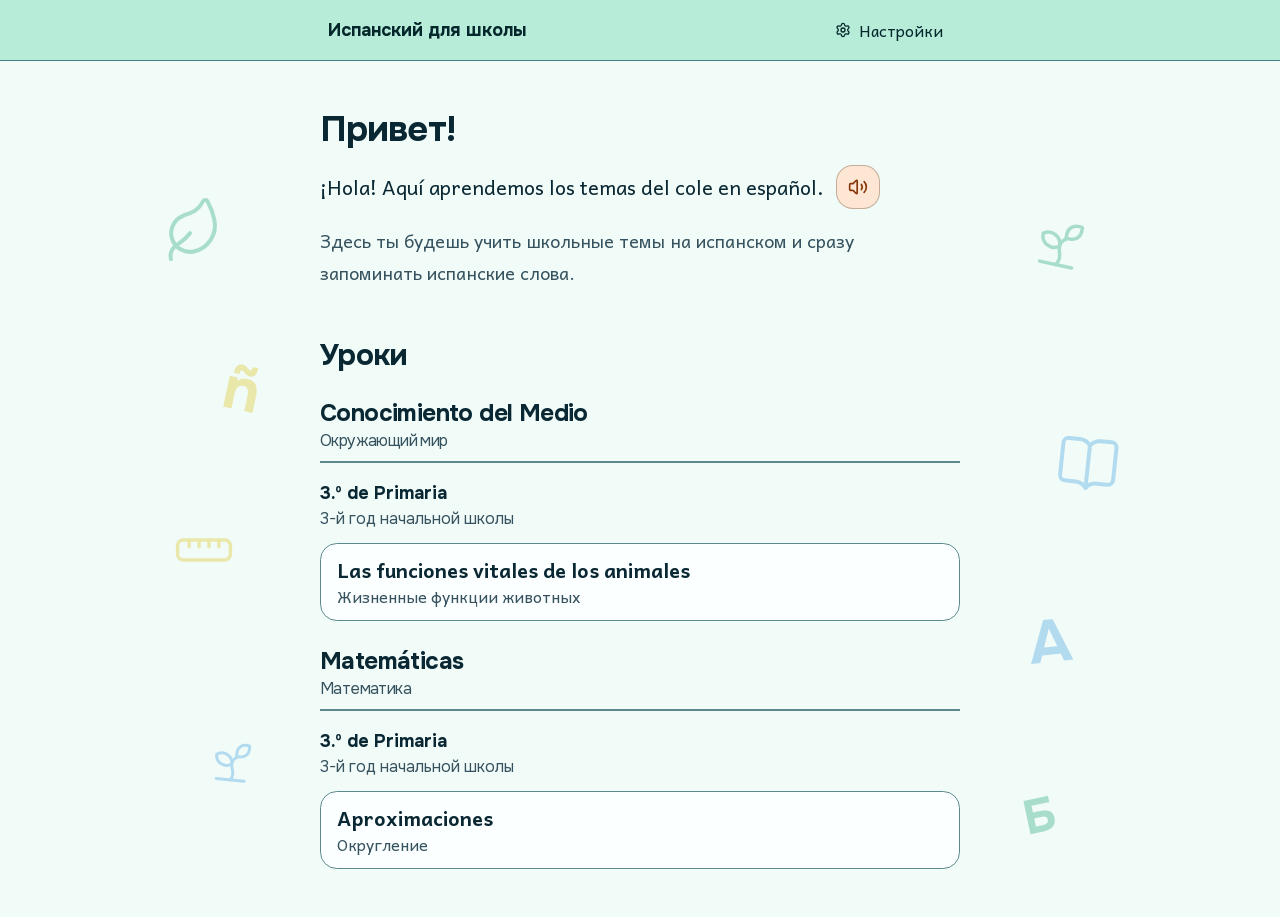
==== index.html @ d8bc4c61 "Deploy site" ====
<!DOCTYPE html><html lang="ru" class="hvAgPW_variable QjhFyW_variable h-full antialiased"><head><meta charSet="utf-8"/><meta name="viewport" content="width=device-width, initial-scale=1"/><link rel="preload" href="/_next/static/media/01d917b2efda642a-s.p.0y1w0k24nk0rl.woff2" as="font" crossorigin="" type="font/woff2"/><link rel="preload" href="/_next/static/media/22cfad3df91a75de-s.p.1n889avqnjhi6.woff2" as="font" crossorigin="" type="font/woff2"/><link rel="preload" href="/_next/static/media/2609726546c44021-s.p.0for97nelvzih.woff2" as="font" crossorigin="" type="font/woff2"/><link rel="preload" href="/_next/static/media/34cd6fdd12f38344-s.p.2ofosk6fdzx09.woff2" as="font" crossorigin="" type="font/woff2"/><link rel="preload" href="/_next/static/media/5859ad88f2165e9a-s.p.3_3dd6024sn7h.woff2" as="font" crossorigin="" type="font/woff2"/><link rel="preload" href="/_next/static/media/697c41e0a84b4b34-s.p.1nhgtbj7kgj5y.woff2" as="font" crossorigin="" type="font/woff2"/><link rel="preload" href="/_next/static/media/72487292280b0995-s.p.2k182ghahu2cb.woff2" as="font" crossorigin="" type="font/woff2"/><link rel="preload" href="/_next/static/media/77e607c2166f0718-s.p.1uxl6xoda_3z9.woff2" as="font" crossorigin="" type="font/woff2"/><link rel="preload" href="/_next/static/media/a65363fcea33d7b0-s.p.44_a7sgwseblx.woff2" as="font" crossorigin="" type="font/woff2"/><link rel="preload" href="/_next/static/media/c1b9158d725650fc-s.p.0t4d9turf_6_x.woff2" as="font" crossorigin="" type="font/woff2"/><link rel="preload" href="/_next/static/media/c50b0495a1ff0f08-s.p.2sla2yow9-9p_.woff2" as="font" crossorigin="" type="font/woff2"/><link rel="preload" href="/_next/static/media/cbe60d409f866e3e-s.p.43vkazbm8z7tq.woff2" as="font" crossorigin="" type="font/woff2"/><link rel="stylesheet" href="/_next/static/chunks/3lbv5x11kdrq1.css" data-precedence="next"/><link rel="preload" as="script" fetchPriority="low" href="/_next/static/chunks/310vm2bl3xxpt.js"/><script src="/_next/static/chunks/1wnov70f88xjy.js" async=""></script><script src="/_next/static/chunks/39_j1bdzreq0m.js" async=""></script><script src="/_next/static/chunks/0c98xzjfks9hq.js" async=""></script><script src="/_next/static/chunks/turbopack-2u1d16houkiyo.js" async=""></script><script src="/_next/static/chunks/3qfy96eoyh-ek.js" async=""></script><script src="/_next/static/chunks/3m-flhm_2u0ji.js" async=""></script><script src="/_next/static/chunks/3-pvm14dxi2c5.js" async=""></script><script src="/_next/static/chunks/1exwfkk1b6-h-.js" async=""></script><script src="/_next/static/chunks/0hbq5b3h6250s.js" async=""></script><title>Испанский для школы</title><meta name="description" content="Испанский для школы: школьные темы на испанском с переводом на русский и озвучкой терминов."/><link rel="icon" href="/icon.svg?icon.3ne1i7z-tbaxq.svg" sizes="any" type="image/svg+xml"/><meta name="next-size-adjust" content=""/><script>(function () {
  try {
    var stored = JSON.parse(localStorage.getItem("kids-school-trainer.device-settings.v1"));
    var language = stored && stored["supportLanguage"];
    if (["ru"].indexOf(language) === -1) return;
    var root = document.documentElement;
    root.lang = language;
    if (language !== "ru") {
      root.setAttribute("data-language-pending", "");
    }
  } catch (error) {}
})();</script><script src="/_next/static/chunks/0cz1d0mv5g_q7.js" noModule=""></script></head><body class="flex min-h-full flex-col"><div hidden=""><!--$--><!--/$--></div><div aria-hidden="true" data-testid="floating-decorations" class="pointer-events-none fixed inset-0 -z-10 overflow-hidden opacity-60 select-none forced-colors:hidden"><div data-decor="" class="absolute left-[-1.5rem] top-[22%] size-10 lg:left-[calc(50%-21rem-9rem)] lg:size-16 text-decor-1 motion-safe:animate-[decor-float_8s_ease-in-out_infinite]"><svg xmlns="http://www.w3.org/2000/svg" width="24" height="24" viewBox="0 0 24 24" fill="none" stroke="currentColor" stroke-width="1.5" stroke-linecap="round" stroke-linejoin="round" class="lucide lucide-leaf size-full -rotate-12" aria-hidden="true"><path d="M11 20a10 10 0 0010-10 25.9 25.9 0 00-1.04-7.281 1 1 0 00-1.755-.325C15.833 5.5 13 5.5 9.8 6.1A7 7 0 0011 20"></path><path d="M2 21a5 5 0 012.911-4.544C7.613 15.212 8.351 15.24 11 13"></path></svg></div><div data-decor="" class="absolute right-[-1.5rem] top-[48%] size-10 lg:right-[calc(50%-21rem-9rem)] lg:size-16 text-decor-2 motion-safe:animate-[decor-float_10s_ease-in-out_infinite]"><svg xmlns="http://www.w3.org/2000/svg" width="24" height="24" viewBox="0 0 24 24" fill="none" stroke="currentColor" stroke-width="1.5" stroke-linecap="round" stroke-linejoin="round" class="lucide lucide-book-open size-full rotate-6" aria-hidden="true"><path d="M12 5v16"></path><path d="M20.001 19A2 2 0 0022 17V5a2 2 0 00-1.999-2L16 3.002A5 5 0 0012 5a5 5 0 00-4-2H4a2 2 0 00-2 2v12a2 2 0 001.999 2H8a5 5 0 014 2 5 5 0 014-2z"></path></svg></div><div data-decor="" class="absolute hidden lg:block lg:right-[calc(50%-21rem-7rem)] lg:top-[24%] lg:size-14 text-decor-1 motion-safe:animate-[decor-float_7s_ease-in-out_infinite]"><svg xmlns="http://www.w3.org/2000/svg" width="24" height="24" viewBox="0 0 24 24" fill="none" stroke="currentColor" stroke-width="1.5" stroke-linecap="round" stroke-linejoin="round" class="lucide lucide-sprout size-full rotate-12" aria-hidden="true"><path d="M14 9.536V7a4 4 0 0 1 4-4h1.5a.5.5 0 0 1 .5.5V5a4 4 0 0 1-4 4 4 4 0 0 0-4 4c0 2 1 3 1 5a5 5 0 0 1-1 3"></path><path d="M4 9a5 5 0 0 1 8 4 5 5 0 0 1-8-4"></path><path d="M5 21h14"></path></svg></div><div data-decor="" class="absolute hidden lg:block lg:left-[calc(50%-21rem-8rem)] lg:top-[58%] lg:size-14 text-decor-3 motion-safe:animate-[decor-float_9s_ease-in-out_infinite]"><svg xmlns="http://www.w3.org/2000/svg" width="24" height="24" viewBox="0 0 24 24" fill="none" stroke="currentColor" stroke-width="1.5" stroke-linecap="round" stroke-linejoin="round" class="lucide lucide-ruler size-full -rotate-45" aria-hidden="true"><path d="M21.3 15.3a2.4 2.4 0 0 1 0 3.4l-2.6 2.6a2.4 2.4 0 0 1-3.4 0L2.7 8.7a2.41 2.41 0 0 1 0-3.4l2.6-2.6a2.41 2.41 0 0 1 3.4 0Z"></path><path d="m14.5 12.5 2-2"></path><path d="m11.5 9.5 2-2"></path><path d="m8.5 6.5 2-2"></path><path d="m17.5 15.5 2-2"></path></svg></div><div data-decor="" class="absolute hidden lg:block lg:left-[calc(50%-21rem-6rem)] lg:top-[82%] lg:size-12 text-decor-2 motion-safe:animate-[decor-float_6s_ease-in-out_infinite]"><svg xmlns="http://www.w3.org/2000/svg" width="24" height="24" viewBox="0 0 24 24" fill="none" stroke="currentColor" stroke-width="1.5" stroke-linecap="round" stroke-linejoin="round" class="lucide lucide-sprout size-full rotate-6" aria-hidden="true"><path d="M14 9.536V7a4 4 0 0 1 4-4h1.5a.5.5 0 0 1 .5.5V5a4 4 0 0 1-4 4 4 4 0 0 0-4 4c0 2 1 3 1 5a5 5 0 0 1-1 3"></path><path d="M4 9a5 5 0 0 1 8 4 5 5 0 0 1-8-4"></path><path d="M5 21h14"></path></svg></div><div data-decor="" data-letter="ñ" class="absolute left-[-1.25rem] top-[72%] text-5xl lg:left-[calc(50%-21rem-5rem)] lg:top-[40%] lg:text-6xl text-decor-3 motion-safe:animate-[decor-float_9s_ease-in-out_infinite] rotate-12 font-heading leading-none font-bold before:content-[attr(data-letter)]"></div><div data-decor="" data-letter="A" class="absolute hidden lg:block lg:right-[calc(50%-21rem-6rem)] lg:top-[68%] lg:text-6xl text-decor-2 motion-safe:animate-[decor-float_7s_ease-in-out_infinite] -rotate-6 font-heading leading-none font-bold before:content-[attr(data-letter)]"></div><div data-decor="" data-letter="Б" class="absolute hidden lg:block lg:right-[calc(50%-21rem-5rem)] lg:top-[88%] lg:text-5xl text-decor-1 motion-safe:animate-[decor-float_10s_ease-in-out_infinite] -rotate-12 font-heading leading-none font-bold before:content-[attr(data-letter)]"></div></div><header class="border-b border-input bg-header text-header-foreground"><div class="mx-auto flex w-full max-w-2xl items-center justify-between gap-2 px-4 py-2"><a class="inline-flex min-h-11 min-w-11 items-center rounded-md px-2 font-heading text-lg font-bold focus-visible:outline-3 focus-visible:outline-offset-2 focus-visible:outline-foreground" href="/">Испанский для школы</a><button type="button" tabindex="0" data-slot="dialog-trigger" data-base-ui-click-trigger="" id="base-ui-_R_1ulb_" aria-haspopup="dialog" aria-expanded="false" class="group/button inline-flex shrink-0 items-center justify-center rounded-xl border border-transparent bg-clip-padding font-medium whitespace-nowrap transition-colors outline-none select-none focus-visible:border-ring focus-visible:ring-3 focus-visible:ring-ring/50 active:not-aria-[haspopup]:translate-y-px disabled:pointer-events-none disabled:opacity-50 data-disabled:cursor-not-allowed data-disabled:border-dashed data-disabled:border-current data-disabled:opacity-50 aria-invalid:border-destructive aria-invalid:ring-3 aria-invalid:ring-destructive/20 dark:aria-invalid:border-destructive/50 dark:aria-invalid:ring-destructive/40 [&amp;_svg]:pointer-events-none [&amp;_svg]:shrink-0 [&amp;_svg:not([class*=&#x27;size-&#x27;])]:size-4 not-data-disabled:hover:bg-muted not-data-disabled:hover:text-foreground aria-expanded:bg-muted aria-expanded:text-foreground h-11 gap-2 px-4 has-data-[icon=inline-end]:pr-3 has-data-[icon=inline-start]:pl-3 min-h-11 min-w-11 text-base"><svg xmlns="http://www.w3.org/2000/svg" width="24" height="24" viewBox="0 0 24 24" fill="none" stroke="currentColor" stroke-width="2" stroke-linecap="round" stroke-linejoin="round" class="lucide lucide-settings" aria-hidden="true"><path d="M9.671 4.136a2.34 2.34 0 0 1 4.659 0 2.34 2.34 0 0 0 3.319 1.915 2.34 2.34 0 0 1 2.33 4.033 2.34 2.34 0 0 0 0 3.831 2.34 2.34 0 0 1-2.33 4.033 2.34 2.34 0 0 0-3.319 1.915 2.34 2.34 0 0 1-4.659 0 2.34 2.34 0 0 0-3.32-1.915 2.34 2.34 0 0 1-2.33-4.033 2.34 2.34 0 0 0 0-3.831A2.34 2.34 0 0 1 6.35 6.051a2.34 2.34 0 0 0 3.319-1.915"></path><circle cx="12" cy="12" r="3"></circle></svg><span class="sr-only sm:not-sr-only">Настройки</span></button></div></header><main class="flex flex-1 flex-col"><div class="mx-auto flex w-full max-w-2xl flex-col gap-4 px-4 py-12"><h1 class="font-heading text-4xl font-bold tracking-tight">Привет!</h1><div class="flex items-center gap-3"><p id="_R_lftb_" lang="es" class="text-xl font-medium">¡Hola! Aquí aprendemos los temas del cole en español.</p><span class="relative inline-flex shrink-0"><button type="button" tabindex="0" aria-disabled="false" data-slot="button" aria-describedby="_R_lftb_" class="group/button inline-flex shrink-0 items-center justify-center rounded-xl border bg-clip-padding text-base font-medium whitespace-nowrap transition-colors outline-none select-none focus-visible:border-ring focus-visible:ring-3 focus-visible:ring-ring/50 active:not-aria-[haspopup]:translate-y-px disabled:pointer-events-none disabled:opacity-50 data-disabled:cursor-not-allowed data-disabled:border-dashed data-disabled:border-current data-disabled:opacity-50 aria-invalid:border-destructive aria-invalid:ring-3 aria-invalid:ring-destructive/20 dark:aria-invalid:border-destructive/50 dark:aria-invalid:ring-destructive/40 [&amp;_svg]:pointer-events-none [&amp;_svg]:shrink-0 aria-expanded:bg-muted aria-expanded:text-foreground min-w-11 gap-2 px-4 has-data-[icon=inline-end]:pr-3 has-data-[icon=inline-start]:pl-3 size-11 border-term/40 bg-term-soft text-term not-data-disabled:hover:bg-[color-mix(in_oklch,var(--term-soft),black_6%)] not-data-disabled:hover:text-term [&amp;_svg:not([class*=&#x27;size-&#x27;])]:size-5"><svg xmlns="http://www.w3.org/2000/svg" width="24" height="24" viewBox="0 0 24 24" fill="none" stroke="currentColor" stroke-width="2" stroke-linecap="round" stroke-linejoin="round" class="lucide lucide-volume-2" aria-hidden="true"><path d="M11 4.702a.705.705 0 0 0-1.203-.498L6.413 7.587A1.4 1.4 0 0 1 5.416 8H3a1 1 0 0 0-1 1v6a1 1 0 0 0 1 1h2.416a1.4 1.4 0 0 1 .997.413l3.383 3.384A.705.705 0 0 0 11 19.298z"></path><path d="M16 9a5 5 0 0 1 0 6"></path><path d="M19.364 18.364a9 9 0 0 0 0-12.728"></path></svg><span class="sr-only">Послушать</span></button></span></div><p class="text-lg leading-8 text-muted-foreground">Здесь ты будешь учить школьные темы на испанском и сразу запоминать испанские слова.</p></div><section aria-labelledby="_R_15ftb_" class="mx-auto flex w-full max-w-2xl flex-col gap-6 px-4 pb-12"><h2 id="_R_15ftb_" class="font-heading text-3xl font-bold tracking-tight">Уроки</h2><section aria-labelledby="_R_r5ftb_" class="flex flex-col gap-4"><h3 id="_R_r5ftb_" class="border-b-2 border-border pb-2 font-heading text-2xl font-bold tracking-tight"><span class="flex flex-col"><span lang="es">Conocimiento del Medio</span> <span class="text-base font-normal text-muted-foreground">Окружающий мир</span></span></h3><section aria-labelledby="_R_qr5ftb_" class="flex flex-col gap-3"><h4 id="_R_qr5ftb_" class="font-heading text-lg font-bold text-foreground"><span class="flex flex-col"><span lang="es">3.º de Primaria</span> <span class="text-base font-normal text-muted-foreground">3-й год начальной школы</span></span></h4><ul class="flex flex-col gap-3"><li><a class="flex min-h-11 items-center rounded-xl border border-border bg-card px-4 py-3 text-xl font-semibold text-card-foreground transition-colors hover:bg-muted" href="/lessons/natural-science/primary-3/animal-vital-functions/"><span class="flex flex-col"><span lang="es">Las funciones vitales de los animales</span> <span class="text-base font-normal text-muted-foreground">Жизненные функции животных</span></span></a></li></ul></section></section><section aria-labelledby="_R_1b5ftb_" class="flex flex-col gap-4"><h3 id="_R_1b5ftb_" class="border-b-2 border-border pb-2 font-heading text-2xl font-bold tracking-tight"><span class="flex flex-col"><span lang="es">Matemáticas</span> <span class="text-base font-normal text-muted-foreground">Математика</span></span></h3><section aria-labelledby="_R_rb5ftb_" class="flex flex-col gap-3"><h4 id="_R_rb5ftb_" class="font-heading text-lg font-bold text-foreground"><span class="flex flex-col"><span lang="es">3.º de Primaria</span> <span class="text-base font-normal text-muted-foreground">3-й год начальной школы</span></span></h4><ul class="flex flex-col gap-3"><li><a class="flex min-h-11 items-center rounded-xl border border-border bg-card px-4 py-3 text-xl font-semibold text-card-foreground transition-colors hover:bg-muted" href="/lessons/mathematics/primary-3/rounding/"><span class="flex flex-col"><span lang="es">Aproximaciones</span> <span class="text-base font-normal text-muted-foreground">Округление</span></span></a></li></ul></section></section></section><!--$--><!--/$--></main><script id="_R_">(globalThis["TURBOPACK"] || (globalThis["TURBOPACK"] = [])).push({"otherChunks":["static/chunks/310vm2bl3xxpt.js","static/chunks/1wnov70f88xjy.js","static/chunks/39_j1bdzreq0m.js","static/chunks/0c98xzjfks9hq.js"],"runtimeModuleIds":[94553]});</script><script src="/_next/static/chunks/310vm2bl3xxpt.js" async=""></script><script>(self.__next_f=self.__next_f||[]).push([0])</script><script>self.__next_f.push([1,"1:\"$Sreact.fragment\"\n2:\"/_next/static/chunks/3qfy96eoyh-ek.js\"\n3:\"/_next/static/chunks/3m-flhm_2u0ji.js\"\n4:\"/_next/static/chunks/3-pvm14dxi2c5.js\"\n5:\"/_next/static/chunks/1exwfkk1b6-h-.js\"\n6:I[50300,[\"$2\",\"$3\",\"$4\",\"$5\"],\"I18nProvider\"]\n7:I[5014,[\"$2\",\"$3\",\"$4\",\"$5\"],\"default\"]\n11:I[68027,[\"$2\",\"$3\",\"$4\",\"$5\"],\"default\",1]\n:HL[\"/_next/static/chunks/3lbv5x11kdrq1.css\",\"style\"]\n:HL[\"/_next/static/media/01d917b2efda642a-s.p.0y1w0k24nk0rl.woff2\",\"font\",{\"crossOrigin\":\"\",\"type\":\"font/woff2\"}]\n:HL[\"/_next/static/media/22cfad3df91a75de-s.p.1n889avqnjhi6.woff2\",\"font\",{\"crossOrigin\":\"\",\"type\":\"font/woff2\"}]\n:HL[\"/_next/static/media/2609726546c44021-s.p.0for97nelvzih.woff2\",\"font\",{\"crossOrigin\":\"\",\"type\":\"font/woff2\"}]\n:HL[\"/_next/static/media/34cd6fdd12f38344-s.p.2ofosk6fdzx09.woff2\",\"font\",{\"crossOrigin\":\"\",\"type\":\"font/woff2\"}]\n:HL[\"/_next/static/media/5859ad88f2165e9a-s.p.3_3dd6024sn7h.woff2\",\"font\",{\"crossOrigin\":\"\",\"type\":\"font/woff2\"}]\n:HL[\"/_next/static/media/697c41e0a84b4b34-s.p.1nhgtbj7kgj5y.woff2\",\"font\",{\"crossOrigin\":\"\",\"type\":\"font/woff2\"}]\n:HL[\"/_next/static/media/72487292280b0995-s.p.2k182ghahu2cb.woff2\",\"font\",{\"crossOrigin\":\"\",\"type\":\"font/woff2\"}]\n:HL[\"/_next/static/media/77e607c2166f0718-s.p.1uxl6xoda_3z9.woff2\",\"font\",{\"crossOrigin\":\"\",\"type\":\"font/woff2\"}]\n:HL[\"/_next/static/media/a65363fcea33d7b0-s.p.44_a7sgwseblx.woff2\",\"font\",{\"crossOrigin\":\"\",\"type\":\"font/woff2\"}]\n:HL[\"/_next/static/media/c1b9158d725650fc-s.p.0t4d9turf_6_x.woff2\",\"font\",{\"crossOrigin\":\"\",\"type\":\"font/woff2\"}]\n:HL[\"/_next/static/media/c50b0495a1ff0f08-s.p.2sla2yow9-9p_.woff2\",\"font\",{\"crossOrigin\":\"\",\"type\":\"font/woff2\"}]\n:HL[\"/_next/static/media/cbe60d409f866e3e-s.p.43vkazbm8z7tq.woff2\",\"font\",{\"crossOrigin\":\"\",\"type\":\"font/woff2\"}]\ne:[[\"children\",{\"s\":\"__PAGE__\",\"h\":512,\"d\":{\"r\":\"$Lf\",\"p\":false,\"v\":null}}]]\n0:{\"P\":null,\"c\":[\"\",\"\"],\"q\":\"\",\"i\":false,\"t\":{\"t\":{\"s\":\"\",\"h\":528,\"d\":{\"r\":[\"$\",\"$1\",\"c\",{\"children\":[[[\"$\",\"link\",\"0\",{\"rel\":\"stylesheet\",\"href\":\"/_next/static/chunks/3lbv5x11kdrq1.css\",\"precedence\":\"next\",\"crossOrigin\":\"$undefined\",\"nonce\":\"$undefined\"}],[\"$\",\"script\",\"script-0\",{\"src\":\"/_next/static/chunks/3qfy96eoyh-ek.js\",\"async\":true,\"nonce\":\"$undefined\"}],[\"$\",\"script\",\"script-1\",{\"src\":\"/_next/static/chunks/3m-flhm_2u0ji.js\",\"async\":true,\"nonce\":\"$undefined\"}],[\"$\",\"script\",\"script-2\",{\"src\":\"/_next/static/chunks/3-pvm14dxi2c5.js\",\"async\":true,\"nonce\":\"$undefined\"}],[\"$\",\"script\",\"script-3\",{\"src\":\"/_next/static/chunks/1exwfkk1b6-h-.js\",\"async\":true,\"nonce\":\"$undefined\"}]],[\"$\",\"html\",null,{\"lang\":\"ru\",\"suppressHydrationWarning\":true,\"className\":\"hvAgPW_variable QjhFyW_variable h-full antialiased\",\"children\":[[\"$\",\"head\",null,{\"children\":[\"$\",\"script\",null,{\"dangerouslySetInnerHTML\":{\"__html\":\"(function () {\\n  try {\\n    var stored = JSON.parse(localStorage.getItem(\\\"kids-school-trainer.device-settings.v1\\\"));\\n    var language = stored \u0026\u0026 stored[\\\"supportLanguage\\\"];\\n    if ([\\\"ru\\\"].indexOf(language) === -1) return;\\n    var root = document.documentElement;\\n    root.lang = language;\\n    if (language !== \\\"ru\\\") {\\n      root.setAttribute(\\\"data-language-pending\\\", \\\"\\\");\\n    }\\n  } catch (error) {}\\n})();\"}}]}],[\"$\",\"body\",null,{\"className\":\"flex min-h-full flex-col\",\"children\":[\"$\",\"$L6\",null,{\"i18n\":\"$undefined\",\"children\":[[\"$\",\"div\",null,{\"aria-hidden\":\"true\",\"data-testid\":\"floating-decorations\",\"className\":\"pointer-events-none fixed inset-0 -z-10 overflow-hidden opacity-60 select-none forced-colors:hidden\",\"children\":[[[\"$\",\"div\",\"leaf\",{\"data-decor\":\"\",\"className\":\"absolute left-[-1.5rem] top-[22%] size-10 lg:left-[calc(50%-21rem-9rem)] lg:size-16 text-decor-1 motion-safe:animate-[decor-float_8s_ease-in-out_infinite]\",\"children\":[\"$\",\"$L7\",null,{\"ref\":\"$undefined\",\"icon\":{\"name\":\"leaf\",\"size\":24,\"node\":[[\"path\",{\"d\":\"M11 20a10 10 0 0010-10 25.9 25.9 0 00-1.04-7.281 1 1 0 00-1.755-.325C15.833 5.5 13 5.5 9.8 6.1A7 7 0 0011 20\",\"key\":\"1wjnjv\"}],[\"path\",{\"d\":\"M2 21a5 5 0 012.911-4.544C7.613 15.212 8.351 15.24 11 13\",\"key\":\"c1ejpn\"}]]},\"className\":\"size-full -rotate-12\",\"strokeWidth\":1.5}]}],[\"$\",\"div\",\"book\",{\"data-decor\":\"\",\"className\":\"absolute right-[-1.5rem] top-[48%] size-10 lg:right-[calc(50%-21rem-9rem)] lg:size-16 text-decor-2 motion-safe:animate-[decor-float_10s_ease-in-out_infinite]\",\"children\":[\"$\",\"$L7\",null,{\"ref\":\"$undefined\",\"icon\":{\"name\":\"book-open\",\"size\":24,\"node\":[[\"path\",{\"d\":\"M12 5v16\",\"key\":\"1f6ucr\"}],[\"path\",{\"d\":\"M20.001 19A2 2 0 0022 17V5a2 2 0 00-1.999-2L16 3.002A5 5 0 0012 5a5 5 0 00-4-2H4a2 2 0 00-2 2v12a2 2 0 001.999 2H8a5 5 0 014 2 5 5 0 014-2z\",\"key\":\"1fyvmf\"}]]},\"className\":\"size-full rotate-6\",\"strokeWidth\":1.5}]}],[\"$\",\"div\",\"sprout\",{\"data-decor\":\"\",\"className\":\"absolute hidden lg:block lg:right-[calc(50%-21rem-7rem)] lg:top-[24%] lg:size-14 text-decor-1 motion-safe:animate-[decor-float_7s_ease-in-out_infinite]\",\"children\":[\"$\",\"$L7\",null,{\"ref\":\"$undefined\",\"icon\":{\"name\":\"sprout\",\"size\":24,\"node\":[[\"path\",{\"d\":\"M14 9.536V7a4 4 0 0 1 4-4h1.5a.5.5 0 0 1 .5.5V5a4 4 0 0 1-4 4 4 4 0 0 0-4 4c0 2 1 3 1 5a5 5 0 0 1-1 3\",\"key\":\"139s4v\"}],[\"path\",{\"d\":\"M4 9a5 5 0 0 1 8 4 5 5 0 0 1-8-4\",\"key\":\"1dlkgp\"}],[\"path\",{\"d\":\"M5 21h14\",\"key\":\"11awu3\"}]]},\"className\":\"size-full rotate-12\",\"strokeWidth\":1.5}]}],[\"$\",\"div\",\"ruler\",{\"data-decor\":\"\",\"className\":\"absolute hidden lg:block lg:left-[calc(50%-21rem-8rem)] lg:top-[58%] lg:size-14 text-decor-3 motion-safe:animate-[decor-float_9s_ease-in-out_infinite]\",\"children\":[\"$\",\"$L7\",null,{\"ref\":\"$undefined\",\"icon\":{\"name\":\"ruler\",\"size\":24,\"node\":[[\"path\",{\"d\":\"M21.3 15.3a2.4 2.4 0 0 1 0 3.4l-2.6 2.6a2.4 2.4 0 0 1-3.4 0L2.7 8.7a2.41 2.41 0 0 1 0-3.4l2.6-2.6a2.41 2.41 0 0 1 3.4 0Z\",\"key\":\"icamh8\"}],[\"path\",{\"d\":\"m14.5 12.5 2-2\",\"key\":\"inckbg\"}],[\"path\",{\"d\":\"m11.5 9.5 2-2\",\"key\":\"fmmyf7\"}],[\"path\",{\"d\":\"m8.5 6.5 2-2\",\"key\":\"vc6u1g\"}],[\"path\",{\"d\":\"m17.5 15.5 2-2\",\"key\":\"wo5hmg\"}]]},\"className\":\"size-full -rotate-45\",\"strokeWidth\":1.5}]}],[\"$\",\"div\",\"sprout-low\",{\"data-decor\":\"\",\"className\":\"absolute hidden lg:block lg:left-[calc(50%-21rem-6rem)] lg:top-[82%] lg:size-12 text-decor-2 motion-safe:animate-[decor-float_6s_ease-in-out_infinite]\",\"children\":\"$L8\"}]],[\"$L9\",\"$La\",\"$Lb\"]]}],\"$Lc\",\"$Ld\"]}]}]]}]]}],\"p\":false,\"v\":null},\"c\":\"$Qe\"},\"h\":{\"r\":\"$L10\",\"p\":false,\"v\":null}},\"m\":\"$undefined\",\"G\":[\"$11\",[\"$L12\"]],\"S\":true,\"r\":\"$undefined\",\"s\":\"$undefined\",\"a\":\"$undefined\",\"l\":\"$undefined\",\"p\":\"$undefined\",\"d\":\"$undefined\",\"b\":\"QteSRnnvYbwwsm--A9sxU\"}\n13:I[27414,[\"$2\",\"$3\",\"$4\",\"$5\"],\"SiteHeader\"]\n14:I[5050,[\"$2\",\"$3\",\"$4\",\"$5\"],\"SettingsPanel\"]\n15:I[39756,[\"$2\",\"$3\",\"$4\",\"$5\"],\"default\"]\n16:I[37457,[\"$2\",\"$3\",\"$4\",\"$5\"],\"default\"]\n18:I[97367,[\"$2\",\"$3\",\"$4\",\"$5\"],\"OutletBoundary\"]\n19:\"$Sreact.suspense\"\n1b:\"ViewportBoundary\"\n1c:I[97367,[\"$2\",\"$3\",\"$4\",\"$5\"],\"$1b\"]\n1e:\"MetadataBoundary\"\n1f:I[97367,[\"$2\",\"$3\",\"$4\",\"$5\"],\"$1e\"]\n8:[\"$\",\"$L7\",null,{\"ref\":\"$undefined\",\"icon\":\"$0:t:t:d:r:props:children:1:props:children:1:props:children:props:children:0:props:children:0:2:props:children:props:icon\",\"className\":\"size-full rotate-6\",\"strokeWidth\":1.5}]\n9:[\"$\",\"div\",\"letter-n\",{\"data-decor\":\"\",\"data-letter\":\"ñ\",\"className\":\"absolute left-[-1.25rem] top-[72%] text-5xl lg:left-[calc(50%-21rem-5rem)] lg:top-[40%] lg:text-6xl text-decor-3 motion-safe:animate-[decor-float_9s_ease-in-out_infinite] rotate-12 font-heading leading-none font-bold before:content-[attr(data-letter)]\"}]\na:[\"$\",\"div\",\"letter-a\",{\"data-decor\":\"\",\"data-letter\":\"A\",\"className\":\"absolute hidden lg:block lg:right-[calc(50%-21rem-6rem)] lg:top-[68%] lg:text-6xl text-decor-2 motion-safe:animate-[decor-float_7s_ease-in-out_infinite] -rotate-6 font-heading leading-none font-bold before:content-[attr(data-letter)]\"}]\nb:[\"$\",\"div\",\"letter-b\",{\"data-decor\":\"\",\"data-letter\":\"Б\",\"className\":\"absolute hidden lg:block lg:right-[calc(50%-21rem-5rem)] lg:top-[88%] lg:text-5xl text-decor-1 motion-safe:animate-[decor-float_10s_ease-in-out_infinite] -rotate-12 font-heading leading-none font-bold before:content-[attr(data-letter)]\"}]\nc:[\"$\",\"$L13\",null,{\"actions\":[\"$\",\"$L14\",null,{}]}]\nd:[\"$\",\"main\",null,{\"className\":\"flex flex-1 flex-col\",\"children\":[\"$\",\"$L15\",null,{\"parallelRouterKey\":\"children\",\"error\":\"$undefined\",\"errorStyles\":\"$undefined\",\"errorScripts\":\"$undefined\",\"template\":[\"$\",\"$L16\",null,{}],\"templateStyles\":\"$undefined\",\"templateScripts\":\"$undefined\",\"notFound\":[[[\"$\",\"title\",null,{\"children\":\"404: This page could not be found.\"}],[\"$\",\"div\",null,{\"style\":{\"fontFamily\":\"system-ui,\\\"Segoe UI\\\",Roboto,Helvetica,Arial,sans-serif,\\\"Apple Color Emoji\\\",\\\"Segoe UI Emoji\\\"\",\"height\":\"100vh\",\"textAlign\":\"center\",\"display\":\"flex\",\"flexDirection\":\"column\",\"alignItems\":\"center\",\"justifyContent\":\"center\"},\"children\":[\"$\",\"div\",null,{\"children\":[[\"$\",\"style\",null,{\"dangerouslySetInnerHTML\":{\"__html\":\"body{color:#000;background:#fff;margin:0}.next-error-h1{border-right:1px solid rgba(0,0,0,.3)}@media (prefers-color-scheme:dark){body{color:#fff;background:#000}.next-error-h1{border-right:1px solid rgba(255,255,255,.3)}}\"}}],[\"$\",\"h1\",null,{\"className\":\"next-error-h1\",\"style\":{\"display\":\"inline-block\",\"margin\":\"0 20px 0 0\",\"padding\":\"0 23px 0 0\",\"fontSize\":24,\"fontWeight\":500,\"verticalAlign\":\"top\",\"lineHeight\":\"49px\"},\"children\":404}],[\"$\",\"div\",null,{\"style\":{\"display\":\"inline-block\"},\"children\":[\"$\",\"h2\",null,{\"style\":{\"fontSize\":14,\"fontWeight\":400,\"lineHeight\":\"49px\",\"margin\":0},\"children\":\"This page could not be found.\"}]}]]}]}]],[]],\"forbidden\":\"$undefined\",\"unauthorized\":\"$undefined\"}]}]\nf:[\"$\",\"$1\",\"c\",{\"children\":[\"$L17\",[[\"$\",\"script\",\"script-0\",{\"src\":\"/_next/static/chunks/0hbq5b3h6250s.js\",\"async\":true,\"nonce\":\"$undefined\"}]],[\"$\",\"$L18\",null,{\"children\":[\"$\",\"$19\",null,{\"name\":\"Next.MetadataOutlet\",\"children\":\"$@1a\"}]}]]}]\n10:[\"$\",\"$1\",\"h\",{\"children\":[null,[\"$\",\"$L1c\",null,{\"children\":\"$L1d\"}],[\"$\",\"$L1f\",null,{\"children\":[[\"$\",\"div\",null,{\"hidden\":true,\"children\":[\"$\",\"$19\",null,{\"name\":\"Next.Metadata\",\"children\":\"$L20\"}]}],null]}],[\"$\",\"meta\",null,{\"name\":\"next-size-adjust\",\"content\":\"\"}]]}]\n12:[\"$\",\"link\",\"0\",{\"rel\":\"stylesheet\",\"href\":\"/_next/static/chunks/3lbv5x11kdrq1.css\",\"precedence\":\"next\",\"crossOrigin\":\"$undefined\",\"nonce\":\"$undefined\"}]\n21:\"/_next/static/chunks/0hbq5b3h6250s.js\"\n22:I[81067,[\"$2\",\"$3\",\"$4\",\"$5\",\"$21\"],\"Welcome\"]\n23:I[77189,[\"$2\",\"$3\",\"$4\",\"$5\",\"$21\"],\"LessonList\"]\n17:[[\"$\",\"$L22\",null,{}],[\"$\",\"$L23\",null,{\"lessons\":[{\"subject\":\"mathematics\",\"level\":\"primary-3\",\"slug\":\"rounding\",\"title\":\"Aproximaciones\",\"translatedTitles\":{\"ru\":\"Округление\"}},{\"subject\":\"natural-science\",\"level\":\"primary-3\",\"slug\":\"animal-vital-functions\",\"title\":\"Las funciones vitales de los animales\",\"translatedTitles\":{\"ru\":\"Жизненные функции животных\"}}]}]]\n1d:[[\"$\",\"meta\",\"0\",{\"charSet\":\"utf-8\"}],[\"$\",\"meta\",\"1\",{\"name\":\"viewport\",\"content\":\"width=device-width, initial-scale=1\"}]]\n24:I[27201,[\"$2\",\"$3\",\"$4\",\"$5\"],\"IconMark\"]\n1a:null\n20:[[\"$\",\"title\",\"0\",{\"children\":\"Испанский для школы\"}],[\"$\",\"meta\",\"1\",{\"name\":\"description\",\"content\":\"Испанский для школы: школьные темы на испанском с переводом на русский и озвучкой терминов.\"}],[\"$\",\"link\",\"2\",{\"rel\":\"icon\",\"href\":\"/icon.svg?icon.3ne1i7z-tbaxq.svg\",\"sizes\":\"any\",\"type\":\"image/svg+xml\"}],[\"$\",\"$L24\",\"3\",{}]]\n"])</script></body></html>
---- _next/static/chunks/3lbv5x11kdrq1.css ----
@layer properties{@supports (((-webkit-hyphens:none)) and (not (margin-trim:inline))) or ((-moz-orient:inline) and (not (color:rgb(from red r g b)))){:root,:host{--shimmer-angle:20deg}*,:before,:after,::backdrop{--tw-translate-x:0;--tw-translate-y:0;--tw-translate-z:0;--tw-rotate-x:initial;--tw-rotate-y:initial;--tw-rotate-z:initial;--tw-skew-x:initial;--tw-skew-y:initial;--tw-border-style:solid;--tw-leading:initial;--tw-font-weight:initial;--tw-tracking:initial;--tw-ordinal:initial;--tw-slashed-zero:initial;--tw-numeric-figure:initial;--tw-numeric-spacing:initial;--tw-numeric-fraction:initial;--tw-shadow:0 0 #0000;--tw-shadow-color:initial;--tw-shadow-alpha:100%;--tw-inset-shadow:0 0 #0000;--tw-inset-shadow-color:initial;--tw-inset-shadow-alpha:100%;--tw-ring-color:initial;--tw-ring-shadow:0 0 #0000;--tw-inset-ring-color:initial;--tw-inset-ring-shadow:0 0 #0000;--tw-ring-inset:initial;--tw-ring-offset-width:0px;--tw-ring-offset-color:#fff;--tw-ring-offset-shadow:0 0 #0000;--tw-outline-style:solid;--tw-blur:initial;--tw-brightness:initial;--tw-contrast:initial;--tw-grayscale:initial;--tw-hue-rotate:initial;--tw-invert:initial;--tw-opacity:initial;--tw-saturate:initial;--tw-sepia:initial;--tw-drop-shadow:initial;--tw-drop-shadow-color:initial;--tw-drop-shadow-alpha:100%;--tw-drop-shadow-size:initial;--tw-duration:initial;--tw-content:"";--tw-backdrop-blur:initial;--tw-backdrop-brightness:initial;--tw-backdrop-contrast:initial;--tw-backdrop-grayscale:initial;--tw-backdrop-hue-rotate:initial;--tw-backdrop-invert:initial;--tw-backdrop-opacity:initial;--tw-backdrop-saturate:initial;--tw-backdrop-sepia:initial;--tw-animation-delay:0s;--tw-animation-direction:normal;--tw-animation-duration:initial;--tw-animation-fill-mode:none;--tw-animation-iteration-count:1;--tw-enter-blur:0;--tw-enter-opacity:1;--tw-enter-rotate:0;--tw-enter-scale:1;--tw-enter-translate-x:0;--tw-enter-translate-y:0;--tw-exit-blur:0;--tw-exit-opacity:1;--tw-exit-rotate:0;--tw-exit-scale:1;--tw-exit-translate-x:0;--tw-exit-translate-y:0;--scroll-fade-t:0px;--scroll-fade-b:0px;--scroll-fade-s:0px;--scroll-fade-e:0px;--scroll-fade-mask:initial;--shimmer-image:initial;--shimmer-text-fill:initial}}}@layer theme{:root,:host{--font-mono:ui-monospace, SFMono-Regular, Menlo, Monaco, Consolas, "Liberation Mono", "Courier New", monospace;--spacing:.25rem;--container-sm:24rem;--container-md:28rem;--container-2xl:42rem;--text-xs:.75rem;--text-xs--line-height:calc(1 / .75);--text-sm:.875rem;--text-sm--line-height:calc(1.25 / .875);--text-base:1rem;--text-base--line-height:calc(1.5 / 1);--text-lg:1.125rem;--text-lg--line-height:calc(1.75 / 1.125);--text-xl:1.25rem;--text-xl--line-height:calc(1.75 / 1.25);--text-2xl:1.5rem;--text-2xl--line-height:calc(2 / 1.5);--text-3xl:1.875rem;--text-3xl--line-height:calc(2.25 / 1.875);--text-4xl:2.25rem;--text-4xl--line-height:calc(2.5 / 2.25);--text-5xl:3rem;--text-5xl--line-height:1;--text-6xl:3.75rem;--text-6xl--line-height:1;--font-weight-normal:400;--font-weight-medium:500;--font-weight-semibold:600;--font-weight-bold:700;--font-weight-extrabold:800;--tracking-tight:-.025em;--leading-tight:1.25;--leading-snug:1.375;--blur-xs:4px;--default-transition-duration:.15s;--default-transition-timing-function:cubic-bezier(.4, 0, .2, 1);--default-font-family:var(--font-andika), ui-sans-serif, system-ui, sans-serif;--default-mono-font-family:var(--font-mono);--font-heading:var(--font-onest), var(--font-andika), ui-sans-serif, system-ui, sans-serif}}@layer base{*,:after,:before,::backdrop{box-sizing:border-box;border:0 solid;margin:0;padding:0}::file-selector-button{box-sizing:border-box;border:0 solid;margin:0;padding:0}html,:host{-webkit-text-size-adjust:100%;tab-size:4;line-height:1.5;font-family:var(--default-font-family,-apple-system, BlinkMacSystemFont, "Segoe UI", Roboto, "Helvetica Neue", "Noto Sans", Arial, sans-serif, "Apple Color Emoji", "Segoe UI Emoji", "Segoe UI Symbol", "Noto Color Emoji");font-feature-settings:var(--default-font-feature-settings,normal);font-variation-settings:var(--default-font-variation-settings,normal);-webkit-tap-highlight-color:transparent}hr{height:0;color:inherit;border-top-width:1px}abbr:where([title]){-webkit-text-decoration:underline dotted;text-decoration:underline dotted}h1,h2,h3,h4,h5,h6{font-size:inherit;font-weight:inherit}a{color:inherit;-webkit-text-decoration:inherit;-webkit-text-decoration:inherit;-webkit-text-decoration:inherit;-webkit-text-decoration:inherit;text-decoration:inherit}b,strong{font-weight:bolder}code,kbd,samp,pre{font-family:var(--default-mono-font-family,ui-monospace, SFMono-Regular, Menlo, Monaco, Consolas, "Liberation Mono", "Courier New", monospace);font-feature-settings:var(--default-mono-font-feature-settings,normal);font-variation-settings:var(--default-mono-font-variation-settings,normal);font-size:1em}small{font-size:80%}sub,sup{vertical-align:baseline;font-size:75%;line-height:0;position:relative}sub{bottom:-.25em}sup{top:-.5em}table{text-indent:0;border-color:inherit;border-collapse:collapse}:-moz-focusring:where(:not(iframe)){outline:auto}progress{vertical-align:baseline}summary{display:list-item}ol,ul,menu{list-style:none}img,svg,video,canvas,audio,iframe,embed,object{vertical-align:middle;display:block}img,video{max-width:100%;height:auto}button,input,select,optgroup,textarea{font:inherit;font-feature-settings:inherit;font-variation-settings:inherit;letter-spacing:inherit;color:inherit;opacity:1;background-color:#0000;border-radius:0}::file-selector-button{font:inherit;font-feature-settings:inherit;font-variation-settings:inherit;letter-spacing:inherit;color:inherit;opacity:1;background-color:#0000;border-radius:0}:where(select:is([multiple],[size])) optgroup{font-weight:bolder}:where(select:is([multiple],[size])) optgroup option{padding-inline-start:20px}::file-selector-button{margin-inline-end:4px}::placeholder{opacity:1}@supports (not ((-webkit-appearance:-apple-pay-button))) or (contain-intrinsic-size:1px){::placeholder{color:currentColor}@supports (color:color-mix(in lab, red, red)){::placeholder{color:color-mix(in oklab, currentcolor 50%, transparent)}}}textarea{resize:vertical}::-webkit-search-decoration{-webkit-appearance:none}::-webkit-date-and-time-value{min-height:1lh;text-align:inherit}::-webkit-datetime-edit{display:inline-flex}::-webkit-datetime-edit-fields-wrapper{padding:0}::-webkit-datetime-edit{padding-block:0}::-webkit-datetime-edit-year-field{padding-block:0}::-webkit-datetime-edit-month-field{padding-block:0}::-webkit-datetime-edit-day-field{padding-block:0}::-webkit-datetime-edit-hour-field{padding-block:0}::-webkit-datetime-edit-minute-field{padding-block:0}::-webkit-datetime-edit-second-field{padding-block:0}::-webkit-datetime-edit-millisecond-field{padding-block:0}::-webkit-datetime-edit-meridiem-field{padding-block:0}::-webkit-calendar-picker-indicator{line-height:1}:-moz-ui-invalid{box-shadow:none}button,input:where([type=button],[type=reset],[type=submit]){appearance:button}::file-selector-button{appearance:button}::-webkit-inner-spin-button{height:auto}::-webkit-outer-spin-button{height:auto}[hidden]:where(:not([hidden=until-found])){display:none!important}*{border-color:var(--border)}html{font-family:var(--font-andika), ui-sans-serif, system-ui, sans-serif}body{background-color:var(--background);color:var(--foreground);font-size:1.125rem;line-height:1.5}h1,h2,h3,h4,h5,h6{font-family:var(--font-heading)}:where(a,button,input,select,textarea,summary,[tabindex]:not([tabindex="-1"])):focus-visible,:where([role=button],[role=slider],[role=switch],[role=tab]):focus-visible{outline:3px solid var(--ring)!important;outline-offset:2px!important;box-shadow:none!important}}@layer components;@layer utilities{.pointer-events-none{pointer-events:none}.invisible{visibility:hidden}.visible{visibility:visible}.sr-only{clip-path:inset(50%);white-space:nowrap;border-width:0;width:1px;height:1px;margin:-1px;padding:0;position:absolute;overflow:hidden}.absolute{position:absolute}.fixed{position:fixed}.relative{position:relative}.static{position:static}.sticky{position:sticky}.inset-0{inset:0}.top-1\/2{top:50%}.top-3{top:calc(var(--spacing) * 3)}.top-\[22\%\]{top:22%}.top-\[48\%\]{top:48%}.top-\[72\%\]{top:72%}.top-full{top:100%}.right-0{right:0}.right-3{right:calc(var(--spacing) * 3)}.right-\[-1\.5rem\]{right:-1.5rem}.left-1\/2{left:50%}.left-\[-1\.5rem\]{left:-1.5rem}.left-\[-1\.25rem\]{left:-1.25rem}.isolate{isolation:isolate}.-z-10{z-index:calc(10 * -1)}.z-10{z-index:10}.z-50{z-index:50}.container{width:100%}@media (min-width:40rem){.container{max-width:40rem}}@media (min-width:48rem){.container{max-width:48rem}}@media (min-width:64rem){.container{max-width:64rem}}@media (min-width:80rem){.container{max-width:80rem}}@media (min-width:96rem){.container{max-width:96rem}}.-mx-5{margin-inline:calc(var(--spacing) * -5)}.mx-auto{margin-inline:auto}.mt-0\.5{margin-top:calc(var(--spacing) * .5)}.mt-2{margin-top:calc(var(--spacing) * 2)}.mt-3{margin-top:calc(var(--spacing) * 3)}.-mb-5{margin-bottom:calc(var(--spacing) * -5)}.block{display:block}.contents{display:contents}.flex{display:flex}.grid{display:grid}.hidden{display:none}.inline{display:inline}.inline-block{display:inline-block}.inline-flex{display:inline-flex}.table{display:table}.size-4{width:calc(var(--spacing) * 4);height:calc(var(--spacing) * 4)}.size-5{width:calc(var(--spacing) * 5);height:calc(var(--spacing) * 5)}.size-6{width:calc(var(--spacing) * 6);height:calc(var(--spacing) * 6)}.size-7{width:calc(var(--spacing) * 7);height:calc(var(--spacing) * 7)}.size-10{width:calc(var(--spacing) * 10);height:calc(var(--spacing) * 10)}.size-11{width:calc(var(--spacing) * 11);height:calc(var(--spacing) * 11)}.size-12{width:calc(var(--spacing) * 12);height:calc(var(--spacing) * 12)}.size-full{width:100%;height:100%}.h-11{height:calc(var(--spacing) * 11)}.h-12{height:calc(var(--spacing) * 12)}.h-auto{height:auto}.h-full{height:100%}.min-h-11{min-height:calc(var(--spacing) * 11)}.min-h-12{min-height:calc(var(--spacing) * 12)}.min-h-full{min-height:100%}.w-3{width:calc(var(--spacing) * 3)}.w-16{width:calc(var(--spacing) * 16)}.w-72{width:calc(var(--spacing) * 72)}.w-fit{width:fit-content}.w-full{width:100%}.w-max{width:max-content}.max-w-2xl{max-width:var(--container-2xl)}.max-w-\[calc\(100\%-2rem\)\]{max-width:calc(100% - 2rem)}.max-w-\[min\(16rem\,calc\(100vw-1rem\)\)\]{max-width:min(16rem,100vw - 1rem)}.max-w-\[min\(18rem\,calc\(100vw-1rem\)\)\]{max-width:min(18rem,100vw - 1rem)}.min-w-0{min-width:0}.min-w-11{min-width:calc(var(--spacing) * 11)}.min-w-12{min-width:calc(var(--spacing) * 12)}.min-w-20{min-width:calc(var(--spacing) * 20)}.flex-1{flex:1}.shrink{flex-shrink:1}.shrink-0{flex-shrink:0}.grow{flex-grow:1}.origin-\(--transform-origin\){transform-origin:var(--transform-origin)}.-translate-x-1\/2{--tw-translate-x:calc(calc(1 / 2 * 100%) * -1);translate:var(--tw-translate-x) var(--tw-translate-y)}.-translate-y-1\/2{--tw-translate-y:calc(calc(1 / 2 * 100%) * -1);translate:var(--tw-translate-x) var(--tw-translate-y)}.-rotate-6{rotate:-6deg}.-rotate-12{rotate:-12deg}.-rotate-45{rotate:-45deg}.rotate-6{rotate:6deg}.rotate-12{rotate:12deg}.transform{transform:var(--tw-rotate-x,) var(--tw-rotate-y,) var(--tw-rotate-z,) var(--tw-skew-x,) var(--tw-skew-y,)}.cursor-pointer{cursor:pointer}.touch-none{touch-action:none}.appearance-none{appearance:none}.flex-col{flex-direction:column}.flex-col-reverse{flex-direction:column-reverse}.flex-wrap{flex-wrap:wrap}.place-items-center{place-items:center}.items-baseline{align-items:baseline}.items-center{align-items:center}.items-start{align-items:flex-start}.justify-between{justify-content:space-between}.justify-center{justify-content:center}.justify-start{justify-content:flex-start}.gap-0\.5{gap:calc(var(--spacing) * .5)}.gap-1{gap:var(--spacing)}.gap-1\.5{gap:calc(var(--spacing) * 1.5)}.gap-2{gap:calc(var(--spacing) * 2)}.gap-2\.5{gap:calc(var(--spacing) * 2.5)}.gap-3{gap:calc(var(--spacing) * 3)}.gap-4{gap:calc(var(--spacing) * 4)}.gap-6{gap:calc(var(--spacing) * 6)}.gap-8{gap:calc(var(--spacing) * 8)}.gap-x-3{column-gap:calc(var(--spacing) * 3)}.gap-x-4{column-gap:calc(var(--spacing) * 4)}.gap-y-0{row-gap:0}.gap-y-1{row-gap:var(--spacing)}.self-start{align-self:flex-start}.overflow-hidden{overflow:hidden}.rounded{border-radius:.25rem}.rounded-2xl{border-radius:calc(var(--radius) * 1.8)}.rounded-full{border-radius:2147483647px}.rounded-lg{border-radius:var(--radius)}.rounded-md{border-radius:calc(var(--radius) * .8)}.rounded-sm{border-radius:calc(var(--radius) * .6)}.rounded-xl{border-radius:calc(var(--radius) * 1.4)}.rounded-b-2xl{border-bottom-right-radius:calc(var(--radius) * 1.8);border-bottom-left-radius:calc(var(--radius) * 1.8)}.border{border-style:var(--tw-border-style);border-width:1px}.border-2{border-style:var(--tw-border-style);border-width:2px}.border-4{border-style:var(--tw-border-style);border-width:4px}.border-t{border-top-style:var(--tw-border-style);border-top-width:1px}.border-b{border-bottom-style:var(--tw-border-style);border-bottom-width:1px}.border-b-2{border-bottom-style:var(--tw-border-style);border-bottom-width:2px}.border-l-8{border-left-style:var(--tw-border-style);border-left-width:8px}.border-dashed{--tw-border-style:dashed;border-style:dashed}.border-border{border-color:var(--border)}.border-foreground{border-color:var(--foreground)}.border-input{border-color:var(--input)}.border-primary{border-color:var(--primary)}.border-recall-border{border-color:var(--recall-border)}.border-secondary-foreground{border-color:var(--secondary-foreground)}.border-success{border-color:var(--success)}.border-term,.border-term\/40{border-color:var(--term)}@supports (color:color-mix(in lab, red, red)){.border-term\/40{border-color:color-mix(in oklab, var(--term) 40%, transparent)}}.border-transparent{border-color:#0000}.border-warning{border-color:var(--warning)}.bg-\[Canvas\]{background-color:canvas}.bg-accent{background-color:var(--accent)}.bg-background{background-color:var(--background)}.bg-border{background-color:var(--border)}.bg-card{background-color:var(--card)}.bg-destructive-soft{background-color:var(--destructive-soft)}.bg-foreground\/25{background-color:var(--foreground)}@supports (color:color-mix(in lab, red, red)){.bg-foreground\/25{background-color:color-mix(in oklab, var(--foreground) 25%, transparent)}}.bg-header{background-color:var(--header)}.bg-muted,.bg-muted\/60{background-color:var(--muted)}@supports (color:color-mix(in lab, red, red)){.bg-muted\/60{background-color:color-mix(in oklab, var(--muted) 60%, transparent)}}.bg-popover{background-color:var(--popover)}.bg-primary{background-color:var(--primary)}.bg-recall{background-color:var(--recall)}.bg-secondary{background-color:var(--secondary)}.bg-success-soft{background-color:var(--success-soft)}.bg-term-soft{background-color:var(--term-soft)}.bg-warning-soft{background-color:var(--warning-soft)}.bg-clip-padding{background-clip:padding-box}.fill-accent{fill:var(--accent)}.fill-accent-foreground{fill:var(--accent-foreground)}.fill-background{fill:var(--background)}.fill-card{fill:var(--card)}.fill-foreground{fill:var(--foreground)}.fill-muted-foreground{fill:var(--muted-foreground)}.fill-primary{fill:var(--primary)}.fill-secondary{fill:var(--secondary)}.fill-secondary-foreground{fill:var(--secondary-foreground)}.fill-term{fill:var(--term)}.fill-term-soft{fill:var(--term-soft)}.stroke-border{stroke:var(--border)}.stroke-foreground{stroke:var(--foreground)}.stroke-primary{stroke:var(--primary)}.stroke-secondary-foreground{stroke:var(--secondary-foreground)}.stroke-term{stroke:var(--term)}.p-2{padding:calc(var(--spacing) * 2)}.p-2\.5{padding:calc(var(--spacing) * 2.5)}.p-3{padding:calc(var(--spacing) * 3)}.p-4{padding:calc(var(--spacing) * 4)}.p-5{padding:calc(var(--spacing) * 5)}.px-2{padding-inline:calc(var(--spacing) * 2)}.px-3{padding-inline:calc(var(--spacing) * 3)}.px-4{padding-inline:calc(var(--spacing) * 4)}.px-5{padding-inline:calc(var(--spacing) * 5)}.py-1{padding-block:var(--spacing)}.py-1\.5{padding-block:calc(var(--spacing) * 1.5)}.py-2{padding-block:calc(var(--spacing) * 2)}.py-3{padding-block:calc(var(--spacing) * 3)}.py-3\.5{padding-block:calc(var(--spacing) * 3.5)}.py-8{padding-block:calc(var(--spacing) * 8)}.py-12{padding-block:calc(var(--spacing) * 12)}.py-\[10\.5px\]{padding-block:10.5px}.pt-1{padding-top:var(--spacing)}.pt-2{padding-top:calc(var(--spacing) * 2)}.pt-3{padding-top:calc(var(--spacing) * 3)}.pt-6{padding-top:calc(var(--spacing) * 6)}.pr-3{padding-right:calc(var(--spacing) * 3)}.pr-10{padding-right:calc(var(--spacing) * 10)}.pb-1{padding-bottom:var(--spacing)}.pb-2{padding-bottom:calc(var(--spacing) * 2)}.pb-12{padding-bottom:calc(var(--spacing) * 12)}.pl-3{padding-left:calc(var(--spacing) * 3)}.text-center{text-align:center}.text-left{text-align:left}.font-heading{font-family:var(--font-onest), var(--font-andika), ui-sans-serif, system-ui, sans-serif}.text-2xl{font-size:var(--text-2xl);line-height:var(--tw-leading,var(--text-2xl--line-height))}.text-3xl{font-size:var(--text-3xl);line-height:var(--tw-leading,var(--text-3xl--line-height))}.text-4xl{font-size:var(--text-4xl);line-height:var(--tw-leading,var(--text-4xl--line-height))}.text-5xl{font-size:var(--text-5xl);line-height:var(--tw-leading,var(--text-5xl--line-height))}.text-base{font-size:var(--text-base);line-height:var(--tw-leading,var(--text-base--line-height))}.text-lg{font-size:var(--text-lg);line-height:var(--tw-leading,var(--text-lg--line-height))}.text-sm{font-size:var(--text-sm);line-height:var(--tw-leading,var(--text-sm--line-height))}.text-xl{font-size:var(--text-xl);line-height:var(--tw-leading,var(--text-xl--line-height))}.text-xs{font-size:var(--text-xs);line-height:var(--tw-leading,var(--text-xs--line-height))}.text-\[0\.9375rem\]{font-size:.9375rem}.leading-4{--tw-leading:calc(var(--spacing) * 4);line-height:calc(var(--spacing) * 4)}.leading-8{--tw-leading:calc(var(--spacing) * 8);line-height:calc(var(--spacing) * 8)}.leading-11{--tw-leading:calc(var(--spacing) * 11);line-height:calc(var(--spacing) * 11)}.leading-none{--tw-leading:1;line-height:1}.leading-snug{--tw-leading:var(--leading-snug);line-height:var(--leading-snug)}.leading-tight{--tw-leading:var(--leading-tight);line-height:var(--leading-tight)}.font-bold{--tw-font-weight:var(--font-weight-bold);font-weight:var(--font-weight-bold)}.font-extrabold{--tw-font-weight:var(--font-weight-extrabold);font-weight:var(--font-weight-extrabold)}.font-medium{--tw-font-weight:var(--font-weight-medium);font-weight:var(--font-weight-medium)}.font-normal{--tw-font-weight:var(--font-weight-normal);font-weight:var(--font-weight-normal)}.font-semibold{--tw-font-weight:var(--font-weight-semibold);font-weight:var(--font-weight-semibold)}.tracking-tight{--tw-tracking:var(--tracking-tight);letter-spacing:var(--tracking-tight)}.whitespace-normal{white-space:normal}.whitespace-nowrap{white-space:nowrap}.text-\[CanvasText\]{color:canvastext}.text-accent-foreground{color:var(--accent-foreground)}.text-card-foreground{color:var(--card-foreground)}.text-decor-1{color:var(--decor-1)}.text-decor-2{color:var(--decor-2)}.text-decor-3{color:var(--decor-3)}.text-destructive{color:var(--destructive)}.text-foreground{color:var(--foreground)}.text-header-foreground{color:var(--header-foreground)}.text-muted-foreground{color:var(--muted-foreground)}.text-popover-foreground{color:var(--popover-foreground)}.text-primary{color:var(--primary)}.text-primary-foreground{color:var(--primary-foreground)}.text-secondary-foreground{color:var(--secondary-foreground)}.text-success{color:var(--success)}.text-term{color:var(--term)}.text-warning{color:var(--warning)}.lowercase{text-transform:lowercase}.tabular-nums{--tw-numeric-spacing:tabular-nums;font-variant-numeric:var(--tw-ordinal,) var(--tw-slashed-zero,) var(--tw-numeric-figure,) var(--tw-numeric-spacing,) var(--tw-numeric-fraction,)}.underline{text-decoration-line:underline}.decoration-term{-webkit-text-decoration-color:var(--term);-webkit-text-decoration-color:var(--term);-webkit-text-decoration-color:var(--term);text-decoration-color:var(--term)}.decoration-3{text-decoration-thickness:3px}.underline-offset-4{text-underline-offset:4px}.antialiased{-webkit-font-smoothing:antialiased;-moz-osx-font-smoothing:grayscale}.accent-foreground{accent-color:var(--foreground)}.opacity-60{opacity:.6}.shadow-md{--tw-shadow:0 4px 6px -1px var(--tw-shadow-color,#0000001a), 0 2px 4px -2px var(--tw-shadow-color,#0000001a);box-shadow:var(--tw-inset-shadow), var(--tw-inset-ring-shadow), var(--tw-ring-offset-shadow), var(--tw-ring-shadow), var(--tw-shadow)}.shadow-sm{--tw-shadow:0 1px 3px 0 var(--tw-shadow-color,#0000001a), 0 1px 2px -1px var(--tw-shadow-color,#0000001a);box-shadow:var(--tw-inset-shadow), var(--tw-inset-ring-shadow), var(--tw-ring-offset-shadow), var(--tw-ring-shadow), var(--tw-shadow)}.ring,.ring-1{--tw-ring-shadow:var(--tw-ring-inset,) 0 0 0 calc(1px + var(--tw-ring-offset-width)) var(--tw-ring-color,currentcolor);box-shadow:var(--tw-inset-shadow), var(--tw-inset-ring-shadow), var(--tw-ring-offset-shadow), var(--tw-ring-shadow), var(--tw-shadow)}.ring-border{--tw-ring-color:var(--border)}.ring-foreground\/10{--tw-ring-color:var(--foreground)}@supports (color:color-mix(in lab, red, red)){.ring-foreground\/10{--tw-ring-color:color-mix(in oklab, var(--foreground) 10%, transparent)}}.outline-hidden{--tw-outline-style:none;outline-style:none}@media (forced-colors:active){.outline-hidden{outline-offset:2px;outline:2px solid #0000}}.outline{outline-style:var(--tw-outline-style);outline-width:1px}.blur{--tw-blur:blur(8px);filter:var(--tw-blur,) var(--tw-brightness,) var(--tw-contrast,) var(--tw-grayscale,) var(--tw-hue-rotate,) var(--tw-invert,) var(--tw-saturate,) var(--tw-sepia,) var(--tw-drop-shadow,)}.transition{transition-property:color,background-color,border-color,outline-color,text-decoration-color,fill,stroke,--tw-gradient-from,--tw-gradient-via,--tw-gradient-to,opacity,box-shadow,transform,translate,scale,rotate,filter,-webkit-backdrop-filter,backdrop-filter,display,content-visibility,overlay,pointer-events;transition-timing-function:var(--tw-ease,var(--default-transition-timing-function));transition-duration:var(--tw-duration,var(--default-transition-duration))}.transition-\[color\,box-shadow\]{transition-property:color,box-shadow;transition-timing-function:var(--tw-ease,var(--default-transition-timing-function));transition-duration:var(--tw-duration,var(--default-transition-duration))}.transition-all{transition-property:all;transition-timing-function:var(--tw-ease,var(--default-transition-timing-function));transition-duration:var(--tw-duration,var(--default-transition-duration))}.transition-colors{transition-property:color,background-color,border-color,outline-color,text-decoration-color,fill,stroke,--tw-gradient-from,--tw-gradient-via,--tw-gradient-to;transition-timing-function:var(--tw-ease,var(--default-transition-timing-function));transition-duration:var(--tw-duration,var(--default-transition-duration))}.duration-100{--tw-duration:.1s;transition-duration:.1s}.outline-none{--tw-outline-style:none;outline-style:none}.select-none{-webkit-user-select:none;user-select:none}.fade-in{--tw-enter-opacity:0}.paused{animation-play-state:paused}.running{animation-play-state:running}:is(.\*\:min-h-11>*){min-height:calc(var(--spacing) * 11)}.group-data-\[disabled\=true\]\:pointer-events-none:is(:where(.group)[data-disabled=true] *){pointer-events:none}.group-data-\[disabled\=true\]\:opacity-50:is(:where(.group)[data-disabled=true] *){opacity:.5}.peer-disabled\:cursor-not-allowed:is(:where(.peer):disabled~*){cursor:not-allowed}.peer-disabled\:opacity-50:is(:where(.peer):disabled~*){opacity:.5}.selection\:bg-primary ::selection,.selection\:bg-primary::selection{background-color:var(--primary)}.selection\:text-primary-foreground ::selection,.selection\:text-primary-foreground::selection{color:var(--primary-foreground)}.placeholder\:text-muted-foreground::placeholder{color:var(--muted-foreground)}.before\:content-\[attr\(data-letter\)\]:before{--tw-content:attr(data-letter);content:var(--tw-content)}.after\:absolute:after{content:var(--tw-content);position:absolute}.after\:-inset-2:after{content:var(--tw-content);inset:calc(var(--spacing) * -2)}@media (hover:hover){.hover\:bg-muted:hover{background-color:var(--muted)}.hover\:bg-secondary:hover{background-color:var(--secondary)}.hover\:underline:hover{text-decoration-line:underline}.not-data-disabled\:hover\:bg-\[color-mix\(in_oklch\,var\(--destructive-soft\)\,black_8\%\)\]:not(:where([data-disabled=true]),:where([data-disabled]:not([data-disabled=false]))):hover{background-color:var(--destructive-soft)}@supports (color:color-mix(in lab, red, red)){.not-data-disabled\:hover\:bg-\[color-mix\(in_oklch\,var\(--destructive-soft\)\,black_8\%\)\]:not(:where([data-disabled=true]),:where([data-disabled]:not([data-disabled=false]))):hover{background-color:color-mix(in oklch,var(--destructive-soft),black 8%)}}.not-data-disabled\:hover\:bg-\[color-mix\(in_oklch\,var\(--primary\)\,black_15\%\)\]:not(:where([data-disabled=true]),:where([data-disabled]:not([data-disabled=false]))):hover{background-color:var(--primary)}@supports (color:color-mix(in lab, red, red)){.not-data-disabled\:hover\:bg-\[color-mix\(in_oklch\,var\(--primary\)\,black_15\%\)\]:not(:where([data-disabled=true]),:where([data-disabled]:not([data-disabled=false]))):hover{background-color:color-mix(in oklch,var(--primary),black 15%)}}.not-data-disabled\:hover\:bg-\[color-mix\(in_oklch\,var\(--secondary\)\,black_8\%\)\]:not(:where([data-disabled=true]),:where([data-disabled]:not([data-disabled=false]))):hover{background-color:var(--secondary)}@supports (color:color-mix(in lab, red, red)){.not-data-disabled\:hover\:bg-\[color-mix\(in_oklch\,var\(--secondary\)\,black_8\%\)\]:not(:where([data-disabled=true]),:where([data-disabled]:not([data-disabled=false]))):hover{background-color:color-mix(in oklch,var(--secondary),black 8%)}}.not-data-disabled\:hover\:bg-\[color-mix\(in_oklch\,var\(--term-soft\)\,black_6\%\)\]:not(:where([data-disabled=true]),:where([data-disabled]:not([data-disabled=false]))):hover{background-color:var(--term-soft)}@supports (color:color-mix(in lab, red, red)){.not-data-disabled\:hover\:bg-\[color-mix\(in_oklch\,var\(--term-soft\)\,black_6\%\)\]:not(:where([data-disabled=true]),:where([data-disabled]:not([data-disabled=false]))):hover{background-color:color-mix(in oklch,var(--term-soft),black 6%)}}.not-data-disabled\:hover\:bg-muted:not(:where([data-disabled=true]),:where([data-disabled]:not([data-disabled=false]))):hover{background-color:var(--muted)}.not-data-disabled\:hover\:text-foreground:not(:where([data-disabled=true]),:where([data-disabled]:not([data-disabled=false]))):hover{color:var(--foreground)}.not-data-disabled\:hover\:text-term:not(:where([data-disabled=true]),:where([data-disabled]:not([data-disabled=false]))):hover{color:var(--term)}.not-data-disabled\:hover\:underline:not(:where([data-disabled=true]),:where([data-disabled]:not([data-disabled=false]))):hover{text-decoration-line:underline}}.focus-visible\:border-destructive\/40:focus-visible{border-color:var(--destructive)}@supports (color:color-mix(in lab, red, red)){.focus-visible\:border-destructive\/40:focus-visible{border-color:color-mix(in oklab, var(--destructive) 40%, transparent)}}.focus-visible\:border-ring:focus-visible{border-color:var(--ring)}.focus-visible\:ring-3:focus-visible{--tw-ring-shadow:var(--tw-ring-inset,) 0 0 0 calc(3px + var(--tw-ring-offset-width)) var(--tw-ring-color,currentcolor);box-shadow:var(--tw-inset-shadow), var(--tw-inset-ring-shadow), var(--tw-ring-offset-shadow), var(--tw-ring-shadow), var(--tw-shadow)}.focus-visible\:ring-destructive\/20:focus-visible{--tw-ring-color:var(--destructive)}@supports (color:color-mix(in lab, red, red)){.focus-visible\:ring-destructive\/20:focus-visible{--tw-ring-color:color-mix(in oklab, var(--destructive) 20%, transparent)}}.focus-visible\:ring-ring\/50:focus-visible{--tw-ring-color:var(--ring)}@supports (color:color-mix(in lab, red, red)){.focus-visible\:ring-ring\/50:focus-visible{--tw-ring-color:color-mix(in oklab, var(--ring) 50%, transparent)}}.focus-visible\:outline-3:focus-visible{outline-style:var(--tw-outline-style);outline-width:3px}.focus-visible\:outline-offset-2:focus-visible{outline-offset:2px}.focus-visible\:outline-foreground:focus-visible{outline-color:var(--foreground)}.focus-visible\:outline-none:focus-visible{--tw-outline-style:none;outline-style:none}.active\:not-aria-\[haspopup\]\:translate-y-px:active:not([aria-haspopup]){--tw-translate-y:1px;translate:var(--tw-translate-x) var(--tw-translate-y)}.disabled\:pointer-events-none:disabled{pointer-events:none}.disabled\:cursor-not-allowed:disabled{cursor:not-allowed}.disabled\:opacity-50:disabled{opacity:.5}:where([data-slot=button-group]) .in-data-\[slot\=button-group\]\:rounded-xl{border-radius:calc(var(--radius) * 1.4)}.has-focus-visible\:outline-3:has(:focus-visible){outline-style:var(--tw-outline-style);outline-width:3px}.has-focus-visible\:outline-offset-2:has(:focus-visible){outline-offset:2px}.has-focus-visible\:outline-ring:has(:focus-visible){outline-color:var(--ring)}.has-disabled\:pointer-events-none:has(:disabled){pointer-events:none}.has-disabled\:opacity-50:has(:disabled){opacity:.5}.has-data-\[icon\=inline-end\]\:pr-2:has([data-icon=inline-end]){padding-right:calc(var(--spacing) * 2)}.has-data-\[icon\=inline-end\]\:pr-3:has([data-icon=inline-end]){padding-right:calc(var(--spacing) * 3)}.has-data-\[icon\=inline-end\]\:pr-4:has([data-icon=inline-end]){padding-right:calc(var(--spacing) * 4)}.has-data-\[icon\=inline-start\]\:pl-2:has([data-icon=inline-start]){padding-left:calc(var(--spacing) * 2)}.has-data-\[icon\=inline-start\]\:pl-3:has([data-icon=inline-start]){padding-left:calc(var(--spacing) * 3)}.has-data-\[icon\=inline-start\]\:pl-4:has([data-icon=inline-start]){padding-left:calc(var(--spacing) * 4)}.has-\[select\:disabled\]\:opacity-50:has(:is(select:disabled)){opacity:.5}.aria-expanded\:bg-muted[aria-expanded=true]{background-color:var(--muted)}.aria-expanded\:bg-secondary[aria-expanded=true]{background-color:var(--secondary)}.aria-expanded\:text-foreground[aria-expanded=true]{color:var(--foreground)}.aria-expanded\:text-secondary-foreground[aria-expanded=true]{color:var(--secondary-foreground)}.aria-invalid\:border-destructive[aria-invalid=true]{border-color:var(--destructive)}.aria-invalid\:ring-3[aria-invalid=true]{--tw-ring-shadow:var(--tw-ring-inset,) 0 0 0 calc(3px + var(--tw-ring-offset-width)) var(--tw-ring-color,currentcolor);box-shadow:var(--tw-inset-shadow), var(--tw-inset-ring-shadow), var(--tw-ring-offset-shadow), var(--tw-ring-shadow), var(--tw-shadow)}.aria-invalid\:ring-destructive\/20[aria-invalid=true]{--tw-ring-color:var(--destructive)}@supports (color:color-mix(in lab, red, red)){.aria-invalid\:ring-destructive\/20[aria-invalid=true]{--tw-ring-color:color-mix(in oklab, var(--destructive) 20%, transparent)}}.data-\[side\=bottom\]\:slide-in-from-top-2[data-side=bottom]{--tw-enter-translate-y:calc(2*var(--spacing)*-1)}.data-\[side\=inline-end\]\:slide-in-from-left-2[data-side=inline-end]{--tw-enter-translate-x:calc(2*var(--spacing)*-1)}.data-\[side\=inline-start\]\:slide-in-from-right-2[data-side=inline-start],.data-\[side\=left\]\:slide-in-from-right-2[data-side=left]{--tw-enter-translate-x:calc(2*var(--spacing))}.data-\[side\=right\]\:slide-in-from-left-2[data-side=right]{--tw-enter-translate-x:calc(2*var(--spacing)*-1)}.data-\[side\=top\]\:slide-in-from-bottom-2[data-side=top]{--tw-enter-translate-y:calc(2*var(--spacing))}.data-\[size\=lg\]\:h-12[data-size=lg]{height:calc(var(--spacing) * 12)}.data-\[size\=sm\]\:h-11[data-size=sm]{height:calc(var(--spacing) * 11)}.data-\[size\=sm\]\:py-0\.5[data-size=sm]{padding-block:calc(var(--spacing) * .5)}@supports ((-webkit-backdrop-filter:var(--tw)) or (backdrop-filter:var(--tw))){.supports-backdrop-filter\:backdrop-blur-xs{--tw-backdrop-blur:blur(var(--blur-xs));-webkit-backdrop-filter:var(--tw-backdrop-blur,) var(--tw-backdrop-brightness,) var(--tw-backdrop-contrast,) var(--tw-backdrop-grayscale,) var(--tw-backdrop-hue-rotate,) var(--tw-backdrop-invert,) var(--tw-backdrop-opacity,) var(--tw-backdrop-saturate,) var(--tw-backdrop-sepia,);backdrop-filter:var(--tw-backdrop-blur,) var(--tw-backdrop-brightness,) var(--tw-backdrop-contrast,) var(--tw-backdrop-grayscale,) var(--tw-backdrop-hue-rotate,) var(--tw-backdrop-invert,) var(--tw-backdrop-opacity,) var(--tw-backdrop-saturate,) var(--tw-backdrop-sepia,)}}@media (prefers-reduced-motion:no-preference){.motion-safe\:animate-\[decor-float_6s_ease-in-out_infinite\]{animation:6s ease-in-out infinite decor-float}.motion-safe\:animate-\[decor-float_7s_ease-in-out_infinite\]{animation:7s ease-in-out infinite decor-float}.motion-safe\:animate-\[decor-float_8s_ease-in-out_infinite\]{animation:8s ease-in-out infinite decor-float}.motion-safe\:animate-\[decor-float_9s_ease-in-out_infinite\]{animation:9s ease-in-out infinite decor-float}.motion-safe\:animate-\[decor-float_10s_ease-in-out_infinite\]{animation:10s ease-in-out infinite decor-float}.motion-safe\:transition-colors{transition-property:color,background-color,border-color,outline-color,text-decoration-color,fill,stroke,--tw-gradient-from,--tw-gradient-via,--tw-gradient-to;transition-timing-function:var(--tw-ease,var(--default-transition-timing-function));transition-duration:var(--tw-duration,var(--default-transition-duration))}}@media (min-width:40rem){.sm\:not-sr-only{clip-path:none;white-space:normal;width:auto;height:auto;margin:0;padding:0;position:static;overflow:visible}.sm\:max-w-md{max-width:var(--container-md)}.sm\:max-w-sm{max-width:var(--container-sm)}.sm\:flex-row{flex-direction:row}.sm\:justify-end{justify-content:flex-end}}@media (min-width:64rem){.lg\:top-\[24\%\]{top:24%}.lg\:top-\[40\%\]{top:40%}.lg\:top-\[58\%\]{top:58%}.lg\:top-\[68\%\]{top:68%}.lg\:top-\[82\%\]{top:82%}.lg\:top-\[88\%\]{top:88%}.lg\:right-\[calc\(50\%-21rem-5rem\)\]{right:calc(50% - 26rem)}.lg\:right-\[calc\(50\%-21rem-6rem\)\]{right:calc(50% - 27rem)}.lg\:right-\[calc\(50\%-21rem-7rem\)\]{right:calc(50% - 28rem)}.lg\:right-\[calc\(50\%-21rem-9rem\)\]{right:calc(50% - 30rem)}.lg\:left-\[calc\(50\%-21rem-5rem\)\]{left:calc(50% - 26rem)}.lg\:left-\[calc\(50\%-21rem-6rem\)\]{left:calc(50% - 27rem)}.lg\:left-\[calc\(50\%-21rem-8rem\)\]{left:calc(50% - 29rem)}.lg\:left-\[calc\(50\%-21rem-9rem\)\]{left:calc(50% - 30rem)}.lg\:block{display:block}.lg\:size-12{width:calc(var(--spacing) * 12);height:calc(var(--spacing) * 12)}.lg\:size-14{width:calc(var(--spacing) * 14);height:calc(var(--spacing) * 14)}.lg\:size-16{width:calc(var(--spacing) * 16);height:calc(var(--spacing) * 16)}.lg\:text-5xl{font-size:var(--text-5xl);line-height:var(--tw-leading,var(--text-5xl--line-height))}.lg\:text-6xl{font-size:var(--text-6xl);line-height:var(--tw-leading,var(--text-6xl--line-height))}}.dark\:bg-input\/30:is(.dark *){background-color:var(--input)}@supports (color:color-mix(in lab, red, red)){.dark\:bg-input\/30:is(.dark *){background-color:color-mix(in oklab, var(--input) 30%, transparent)}}@media (hover:hover){.dark\:hover\:bg-input\/50:is(.dark *):hover{background-color:var(--input)}@supports (color:color-mix(in lab, red, red)){.dark\:hover\:bg-input\/50:is(.dark *):hover{background-color:color-mix(in oklab, var(--input) 50%, transparent)}}}.dark\:aria-invalid\:border-destructive\/50:is(.dark *)[aria-invalid=true]{border-color:var(--destructive)}@supports (color:color-mix(in lab, red, red)){.dark\:aria-invalid\:border-destructive\/50:is(.dark *)[aria-invalid=true]{border-color:color-mix(in oklab, var(--destructive) 50%, transparent)}}.dark\:aria-invalid\:ring-destructive\/40:is(.dark *)[aria-invalid=true]{--tw-ring-color:var(--destructive)}@supports (color:color-mix(in lab, red, red)){.dark\:aria-invalid\:ring-destructive\/40:is(.dark *)[aria-invalid=true]{--tw-ring-color:color-mix(in oklab, var(--destructive) 40%, transparent)}}@media (forced-colors:active){.forced-colors\:hidden{display:none}}.data-open\:animate-in:where([data-state=open]),.data-open\:animate-in:where([data-open]:not([data-open=false])){animation:enter var(--tw-animation-duration,var(--tw-duration,.15s))var(--tw-ease,ease)var(--tw-animation-delay,0s)var(--tw-animation-iteration-count,1)var(--tw-animation-direction,normal)var(--tw-animation-fill-mode,none)}.data-open\:fade-in-0:where([data-state=open]),.data-open\:fade-in-0:where([data-open]:not([data-open=false])){--tw-enter-opacity:0}.data-open\:zoom-in-95:where([data-state=open]),.data-open\:zoom-in-95:where([data-open]:not([data-open=false])){--tw-enter-scale:.95}.data-closed\:animate-out:where([data-state=closed]),.data-closed\:animate-out:where([data-closed]:not([data-closed=false])){animation:exit var(--tw-animation-duration,var(--tw-duration,.15s))var(--tw-ease,ease)var(--tw-animation-delay,0s)var(--tw-animation-iteration-count,1)var(--tw-animation-direction,normal)var(--tw-animation-fill-mode,none)}.data-closed\:fade-out-0:where([data-state=closed]),.data-closed\:fade-out-0:where([data-closed]:not([data-closed=false])){--tw-exit-opacity:0}.data-closed\:zoom-out-95:where([data-state=closed]),.data-closed\:zoom-out-95:where([data-closed]:not([data-closed=false])){--tw-exit-scale:.95}.data-disabled\:cursor-not-allowed:where([data-disabled=true]),.data-disabled\:cursor-not-allowed:where([data-disabled]:not([data-disabled=false])){cursor:not-allowed}.data-disabled\:border-dashed:where([data-disabled=true]),.data-disabled\:border-dashed:where([data-disabled]:not([data-disabled=false])){--tw-border-style:dashed;border-style:dashed}.data-disabled\:border-solid:where([data-disabled=true]),.data-disabled\:border-solid:where([data-disabled]:not([data-disabled=false])){--tw-border-style:solid;border-style:solid}.data-disabled\:border-current:where([data-disabled=true]),.data-disabled\:border-current:where([data-disabled]:not([data-disabled=false])){border-color:currentColor}.data-disabled\:text-muted-foreground:where([data-disabled=true]),.data-disabled\:text-muted-foreground:where([data-disabled]:not([data-disabled=false])){color:var(--muted-foreground)}.data-disabled\:opacity-50:where([data-disabled=true]),.data-disabled\:opacity-50:where([data-disabled]:not([data-disabled=false])){opacity:.5}.data-disabled\:opacity-100:where([data-disabled=true]),.data-disabled\:opacity-100:where([data-disabled]:not([data-disabled=false])){opacity:1}@media (hover:hover){:is(.data-disabled\:hover\:bg-background:where([data-disabled=true]),.data-disabled\:hover\:bg-background:where([data-disabled]:not([data-disabled=false]))):hover{background-color:var(--background)}:is(.data-disabled\:hover\:text-muted-foreground:where([data-disabled=true]),.data-disabled\:hover\:text-muted-foreground:where([data-disabled]:not([data-disabled=false]))):hover{color:var(--muted-foreground)}}.data-horizontal\:h-2:where([data-orientation=horizontal]){height:calc(var(--spacing) * 2)}.data-horizontal\:h-full:where([data-orientation=horizontal]){height:100%}.data-horizontal\:w-full:where([data-orientation=horizontal]){width:100%}.data-vertical\:h-full:where([data-orientation=vertical]){height:100%}.data-vertical\:min-h-40:where([data-orientation=vertical]){min-height:calc(var(--spacing) * 40)}.data-vertical\:w-2:where([data-orientation=vertical]){width:calc(var(--spacing) * 2)}.data-vertical\:w-auto:where([data-orientation=vertical]){width:auto}.data-vertical\:w-full:where([data-orientation=vertical]){width:100%}.data-vertical\:flex-col:where([data-orientation=vertical]){flex-direction:column}.\[\&_svg\]\:pointer-events-none svg{pointer-events:none}.\[\&_svg\]\:shrink-0 svg{flex-shrink:0}.\[\&_svg\:not\(\[class\*\=\'size-\'\]\)\]\:size-3 svg:not([class*=size-]){width:calc(var(--spacing) * 3);height:calc(var(--spacing) * 3)}.\[\&_svg\:not\(\[class\*\=\'size-\'\]\)\]\:size-3\.5 svg:not([class*=size-]){width:calc(var(--spacing) * 3.5);height:calc(var(--spacing) * 3.5)}.\[\&_svg\:not\(\[class\*\=\'size-\'\]\)\]\:size-4 svg:not([class*=size-]){width:calc(var(--spacing) * 4);height:calc(var(--spacing) * 4)}.\[\&_svg\:not\(\[class\*\=\'size-\'\]\)\]\:size-5 svg:not([class*=size-]){width:calc(var(--spacing) * 5);height:calc(var(--spacing) * 5)}:is(.\*\:\[a\]\:underline>*):is(a){text-decoration-line:underline}:is(.\*\:\[a\]\:underline-offset-3>*):is(a){text-underline-offset:3px}@media (hover:hover){:is(.\*\:\[a\]\:hover\:text-foreground>*):is(a):hover{color:var(--foreground)}}@media (min-height:44rem){.\[\@media\(min-height\:44rem\)\]\:sticky{position:sticky}.\[\@media\(min-height\:44rem\)\]\:top-0{top:0}.\[\@media\(min-height\:44rem\)\]\:scroll-mt-\[22rem\]{scroll-margin-top:22rem}}}@property --tw-animation-delay{syntax:"*";inherits:false;initial-value:0s}@property --tw-animation-direction{syntax:"*";inherits:false;initial-value:normal}@property --tw-animation-duration{syntax:"*";inherits:false}@property --tw-animation-fill-mode{syntax:"*";inherits:false;initial-value:none}@property --tw-animation-iteration-count{syntax:"*";inherits:false;initial-value:1}@property --tw-enter-blur{syntax:"*";inherits:false;initial-value:0}@property --tw-enter-opacity{syntax:"*";inherits:false;initial-value:1}@property --tw-enter-rotate{syntax:"*";inherits:false;initial-value:0}@property --tw-enter-scale{syntax:"*";inherits:false;initial-value:1}@property --tw-enter-translate-x{syntax:"*";inherits:false;initial-value:0}@property --tw-enter-translate-y{syntax:"*";inherits:false;initial-value:0}@property --tw-exit-blur{syntax:"*";inherits:false;initial-value:0}@property --tw-exit-opacity{syntax:"*";inherits:false;initial-value:1}@property --tw-exit-rotate{syntax:"*";inherits:false;initial-value:0}@property --tw-exit-scale{syntax:"*";inherits:false;initial-value:1}@property --tw-exit-translate-x{syntax:"*";inherits:false;initial-value:0}@property --tw-exit-translate-y{syntax:"*";inherits:false;initial-value:0}@property --scroll-fade-t{syntax:"<length-percentage>";inherits:false;initial-value:0}@property --scroll-fade-b{syntax:"<length-percentage>";inherits:false;initial-value:0}@property --scroll-fade-s{syntax:"<length-percentage>";inherits:false;initial-value:0}@property --scroll-fade-e{syntax:"<length-percentage>";inherits:false;initial-value:0}@property --scroll-fade-mask{syntax:"*";inherits:false}@property --shimmer-angle{syntax:"<angle>";inherits:true;initial-value:20deg}@property --shimmer-image{syntax:"*";inherits:false}@property --shimmer-text-fill{syntax:"*";inherits:false}@media (prefers-reduced-motion:reduce){.shimmer{-webkit-text-fill-color:currentColor;background-image:none;animation:none}}:root{--radius:.75rem;--background:#f1fbf8;--foreground:#0a2833;--card:#fbffff;--card-foreground:#0a2833;--popover:#fbffff;--popover-foreground:#0a2833;--primary:#006191;--primary-foreground:#f8fdfd;--secondary:#c8f1de;--secondary-foreground:#01312a;--muted:#e0f3f1;--muted-foreground:#35525e;--accent:#f8f1b7;--accent-foreground:#392c01;--destructive:#a92227;--border:#5c898e;--input:#487e8b;--ring:#43368e;--chart-1:#d4d4d4;--chart-2:#737373;--chart-3:#525252;--chart-4:#404040;--chart-5:#262626;--sidebar:#fafafa;--sidebar-foreground:#0a0a0a;--sidebar-primary:#171717;--sidebar-primary-foreground:#fafafa;--sidebar-accent:#f5f5f5;--sidebar-accent-foreground:#171717;--sidebar-border:#e5e5e5;--sidebar-ring:#a1a1a1;--term:#863709;--term-soft:#fee6d4;--success:#185b37;--success-soft:#d5f5de;--warning:#6f4a06;--warning-soft:#faf2c0;--destructive-soft:#fce3e2;--recall:#f8f5c3;--recall-border:#948739;--header:#b7ecd8;--header-foreground:#04272c;--decor-1:#79caaf;--decor-2:#8ac7ea;--decor-3:#e7db79}@supports (color:lab(0% 0 0)){:root{--background:lab(97.8357% -4.06015 .359428);--foreground:lab(14.3114% -8.25711 -10.3762);--card:lab(99.6919% -1.26678 -.532341);--card-foreground:lab(14.3114% -8.25711 -10.3762);--popover:lab(99.6919% -1.26678 -.532341);--popover-foreground:lab(14.3114% -8.25711 -10.3762);--primary:lab(38.3474% -10.6485 -34.2135);--primary-foreground:lab(98.8899% -1.58331 -.665271);--secondary:lab(91.9716% -16.5783 4.79069);--secondary-foreground:lab(17.1074% -17.5436 -.1284);--muted:lab(94.4288% -6.66574 -1.37986);--muted-foreground:lab(32.8926% -8.75485 -10.5231);--accent:lab(94.691% -4.12127 29.1605);--accent-foreground:lab(18.9328% 2.87703 26.3873);--destructive:lab(37.9535% 53.8391 33.7998);--border:lab(54.0448% -15.0445 -8.01448);--input:lab(49.3589% -15.7288 -12.8522);--ring:lab(28.2649% 25.2591 -48.0453);--chart-1:lab(84.92% 0 -.0000119209);--chart-2:lab(48.496% 0 0);--chart-3:lab(34.924% 0 0);--chart-4:lab(27.036% 0 0);--chart-5:lab(15.204% 0 -.00000596046);--sidebar:lab(98.26% 0 0);--sidebar-foreground:lab(2.75381% 0 0);--sidebar-primary:lab(7.78201% -.0000149012 0);--sidebar-primary-foreground:lab(98.26% 0 0);--sidebar-accent:lab(96.52% -.0000298023 .0000119209);--sidebar-accent-foreground:lab(7.78201% -.0000149012 0);--sidebar-border:lab(90.952% 0 -.0000119209);--sidebar-ring:lab(66.128% -.0000298023 .0000119209);--term:lab(34.1697% 32.7701 42.1261);--term-soft:lab(92.9645% 6.1228 11.8097);--success:lab(33.887% -28.7524 14.833);--success-soft:lab(93.646% -13.9689 7.15933);--warning:lab(34.9428% 12.2278 41.6144);--warning-soft:lab(95.1897% -2.95383 25.2715);--destructive-soft:lab(92.1786% 8.88357 3.76036);--recall:lab(95.8356% -4.91765 24.7257);--recall-border:lab(56.413% -2.35024 42.6888);--header:lab(89.1947% -20.3275 3.78966);--header-foreground:lab(13.3019% -11.0664 -7.4182);--decor-1:lab(75.6693% -30.8421 5.70453);--decor-2:lab(76.9353% -13.3117 -24.2328);--decor-3:lab(86.7647% -5.00482 49.157)}}.dark{--background:#0a0a0a;--foreground:#fafafa;--card:#171717;--card-foreground:#fafafa;--popover:#171717;--popover-foreground:#fafafa;--primary:#e5e5e5;--primary-foreground:#171717;--secondary:#262626;--secondary-foreground:#fafafa;--muted:#262626;--muted-foreground:#a1a1a1;--accent:#262626;--accent-foreground:#fafafa;--destructive:#ff6568;--border:#ffffff1a;--input:#ffffff26;--ring:#737373;--chart-1:#d4d4d4;--chart-2:#737373;--chart-3:#525252;--chart-4:#404040;--chart-5:#262626;--sidebar:#171717;--sidebar-foreground:#fafafa;--sidebar-primary:#1447e6;--sidebar-primary-foreground:#fafafa;--sidebar-accent:#262626;--sidebar-accent-foreground:#fafafa;--sidebar-border:#ffffff1a;--sidebar-ring:#737373;--term:#93b6ff}@supports (color:lab(0% 0 0)){.dark{--background:lab(2.75381% 0 0);--foreground:lab(98.26% 0 0);--card:lab(7.78201% -.0000149012 0);--card-foreground:lab(98.26% 0 0);--popover:lab(7.78201% -.0000149012 0);--popover-foreground:lab(98.26% 0 0);--primary:lab(90.952% 0 -.0000119209);--primary-foreground:lab(7.78201% -.0000149012 0);--secondary:lab(15.204% 0 -.00000596046);--secondary-foreground:lab(98.26% 0 0);--muted:lab(15.204% 0 -.00000596046);--muted-foreground:lab(66.128% -.0000298023 .0000119209);--accent:lab(15.204% 0 -.00000596046);--accent-foreground:lab(98.26% 0 0);--destructive:lab(63.7053% 60.745 31.3109);--border:lab(100% 0 0/.1);--input:lab(100% 0 0/.15);--ring:lab(48.496% 0 0);--chart-1:lab(84.92% 0 -.0000119209);--chart-2:lab(48.496% 0 0);--chart-3:lab(34.924% 0 0);--chart-4:lab(27.036% 0 0);--chart-5:lab(15.204% 0 -.00000596046);--sidebar:lab(7.78201% -.0000149012 0);--sidebar-foreground:lab(98.26% 0 0);--sidebar-primary:lab(36.9089% 35.0961 -85.6872);--sidebar-primary-foreground:lab(98.26% 0 0);--sidebar-accent:lab(15.204% 0 -.00000596046);--sidebar-accent-foreground:lab(98.26% 0 0);--sidebar-border:lab(100% 0 0/.1);--sidebar-ring:lab(48.496% 0 0);--term:lab(73.6677% 2.08381 -43.2704)}}html[data-language-pending] body{visibility:hidden;animation:0s 3s forwards language-pending-failsafe!important}@keyframes language-pending-failsafe{to{visibility:visible}}html[data-language-pending] :lang(es){visibility:visible}@media (prefers-reduced-motion:reduce){*,:before,:after{scroll-behavior:auto!important;transition:none!important;animation:none!important}}@keyframes decor-float{0%,to{transform:translateY(0)}50%{transform:translateY(-.75rem)}}.number-line-range{appearance:none;cursor:pointer;touch-action:pan-y;background:0 0;height:44px;margin:0}.number-line-range::-webkit-slider-runnable-track{background:0 0;height:44px}.number-line-range::-moz-range-track{background:0 0;height:44px}.number-line-range::-webkit-slider-thumb{appearance:none;box-sizing:border-box;background:var(--foreground);background-clip:content-box;border:11px solid #0000;border-radius:50%;width:44px;height:44px}.number-line-range::-moz-range-thumb{box-sizing:border-box;background:var(--foreground);background-clip:content-box;border:11px solid #0000;border-radius:50%;width:44px;height:44px}@property --tw-translate-x{syntax:"*";inherits:false;initial-value:0}@property --tw-translate-y{syntax:"*";inherits:false;initial-value:0}@property --tw-translate-z{syntax:"*";inherits:false;initial-value:0}@property --tw-rotate-x{syntax:"*";inherits:false}@property --tw-rotate-y{syntax:"*";inherits:false}@property --tw-rotate-z{syntax:"*";inherits:false}@property --tw-skew-x{syntax:"*";inherits:false}@property --tw-skew-y{syntax:"*";inherits:false}@property --tw-border-style{syntax:"*";inherits:false;initial-value:solid}@property --tw-leading{syntax:"*";inherits:false}@property --tw-font-weight{syntax:"*";inherits:false}@property --tw-tracking{syntax:"*";inherits:false}@property --tw-ordinal{syntax:"*";inherits:false}@property --tw-slashed-zero{syntax:"*";inherits:false}@property --tw-numeric-figure{syntax:"*";inherits:false}@property --tw-numeric-spacing{syntax:"*";inherits:false}@property --tw-numeric-fraction{syntax:"*";inherits:false}@property --tw-shadow{syntax:"*";inherits:false;initial-value:0 0 #0000}@property --tw-shadow-color{syntax:"*";inherits:false}@property --tw-shadow-alpha{syntax:"<percentage>";inherits:false;initial-value:100%}@property --tw-inset-shadow{syntax:"*";inherits:false;initial-value:0 0 #0000}@property --tw-inset-shadow-color{syntax:"*";inherits:false}@property --tw-inset-shadow-alpha{syntax:"<percentage>";inherits:false;initial-value:100%}@property --tw-ring-color{syntax:"*";inherits:false}@property --tw-ring-shadow{syntax:"*";inherits:false;initial-value:0 0 #0000}@property --tw-inset-ring-color{syntax:"*";inherits:false}@property --tw-inset-ring-shadow{syntax:"*";inherits:false;initial-value:0 0 #0000}@property --tw-ring-inset{syntax:"*";inherits:false}@property --tw-ring-offset-width{syntax:"<length>";inherits:false;initial-value:0}@property --tw-ring-offset-color{syntax:"*";inherits:false;initial-value:#fff}@property --tw-ring-offset-shadow{syntax:"*";inherits:false;initial-value:0 0 #0000}@property --tw-outline-style{syntax:"*";inherits:false;initial-value:solid}@property --tw-blur{syntax:"*";inherits:false}@property --tw-brightness{syntax:"*";inherits:false}@property --tw-contrast{syntax:"*";inherits:false}@property --tw-grayscale{syntax:"*";inherits:false}@property --tw-hue-rotate{syntax:"*";inherits:false}@property --tw-invert{syntax:"*";inherits:false}@property --tw-opacity{syntax:"*";inherits:false}@property --tw-saturate{syntax:"*";inherits:false}@property --tw-sepia{syntax:"*";inherits:false}@property --tw-drop-shadow{syntax:"*";inherits:false}@property --tw-drop-shadow-color{syntax:"*";inherits:false}@property --tw-drop-shadow-alpha{syntax:"<percentage>";inherits:false;initial-value:100%}@property --tw-drop-shadow-size{syntax:"*";inherits:false}@property --tw-duration{syntax:"*";inherits:false}@property --tw-content{syntax:"*";inherits:false;initial-value:""}@property --tw-backdrop-blur{syntax:"*";inherits:false}@property --tw-backdrop-brightness{syntax:"*";inherits:false}@property --tw-backdrop-contrast{syntax:"*";inherits:false}@property --tw-backdrop-grayscale{syntax:"*";inherits:false}@property --tw-backdrop-hue-rotate{syntax:"*";inherits:false}@property --tw-backdrop-invert{syntax:"*";inherits:false}@property --tw-backdrop-opacity{syntax:"*";inherits:false}@property --tw-backdrop-saturate{syntax:"*";inherits:false}@property --tw-backdrop-sepia{syntax:"*";inherits:false}@keyframes enter{0%{opacity:var(--tw-enter-opacity,1);transform:translate3d(var(--tw-enter-translate-x,0),var(--tw-enter-translate-y,0),0)scale3d(var(--tw-enter-scale,1),var(--tw-enter-scale,1),var(--tw-enter-scale,1))rotate(var(--tw-enter-rotate,0));filter:blur(var(--tw-enter-blur,0))}}@keyframes exit{to{opacity:var(--tw-exit-opacity,1);transform:translate3d(var(--tw-exit-translate-x,0),var(--tw-exit-translate-y,0),0)scale3d(var(--tw-exit-scale,1),var(--tw-exit-scale,1),var(--tw-exit-scale,1))rotate(var(--tw-exit-rotate,0));filter:blur(var(--tw-exit-blur,0))}}
@font-face{font-family:Onest;font-style:normal;font-weight:100 900;font-display:swap;src:url(../media/2609726546c44021-s.p.0for97nelvzih.woff2)format("woff2");unicode-range:U+460-52F,U+1C80-1C8A,U+20B4,U+2DE0-2DFF,U+A640-A69F,U+FE2E-FE2F}@font-face{font-family:Onest;font-style:normal;font-weight:100 900;font-display:swap;src:url(../media/01d917b2efda642a-s.p.0y1w0k24nk0rl.woff2)format("woff2");unicode-range:U+301,U+400-45F,U+490-491,U+4B0-4B1,U+2116}@font-face{font-family:Onest;font-style:normal;font-weight:100 900;font-display:swap;src:url(../media/9a2361d0d56ab52d-s.3e-lg5zbsykpq.woff2)format("woff2");unicode-range:U+302-303,U+305,U+307-308,U+310,U+312,U+315,U+31A,U+326-327,U+32C,U+32F-330,U+332-333,U+338,U+33A,U+346,U+34D,U+391-3A1,U+3A3-3A9,U+3B1-3C9,U+3D1,U+3D5-3D6,U+3F0-3F1,U+3F4-3F5,U+2016-2017,U+2034-2038,U+203C,U+2040,U+2043,U+2047,U+2050,U+2057,U+205F,U+2070-2071,U+2074-209F,U+20D0-20DC,U+20E1,U+20E5-20EF,U+2100-2112,U+2114-2115,U+2117-2121,U+2123-214F,U+2190,U+2192,U+2194-21AE,U+21B0-21E5,U+21F1-21F2,U+21F4-2211,U+2213-2214,U+2216-22FF,U+2308-230B,U+2310,U+2319,U+231C-2321,U+2336-237A,U+237C,U+2395,U+239B-23B7,U+23D0,U+23DC-23E1,U+2474-2475,U+25AF,U+25B3,U+25B7,U+25BD,U+25C1,U+25CA,U+25CC,U+25FB,U+266D-266F,U+27C0-27FF,U+2900-2AFF,U+2B0E-2B11,U+2B30-2B4C,U+2BFE,U+3030,U+FF5B,U+FF5D,U+1D400-1D7FF,U+1EE??}@font-face{font-family:Onest;font-style:normal;font-weight:100 900;font-display:swap;src:url(../media/05071bf684d49110-s.1vqdc5lvrb4tb.woff2)format("woff2");unicode-range:U+1-C,U+E-1F,U+7F-9F,U+20DD-20E0,U+20E2-20E4,U+2150-218F,U+2190,U+2192,U+2194-2199,U+21AF,U+21E6-21F0,U+21F3,U+2218-2219,U+2299,U+22C4-22C6,U+2300-243F,U+2440-244A,U+2460-24FF,U+25A0-27BF,U+28??,U+2921-2922,U+2981,U+29BF,U+29EB,U+2B??,U+4DC0-4DFF,U+FFF9-FFFB,U+10140-1018E,U+10190-1019C,U+101A0,U+101D0-101FD,U+102E0-102FB,U+10E60-10E7E,U+1D2C0-1D2D3,U+1D2E0-1D37F,U+1F0??,U+1F100-1F1AE,U+1F1E6-1F1FF,U+1F30D-1F30F,U+1F315,U+1F31C,U+1F31E,U+1F320-1F32C,U+1F336,U+1F378,U+1F37D,U+1F382,U+1F393-1F39F,U+1F3A7-1F3A8,U+1F3AC-1F3AF,U+1F3C2,U+1F3C4-1F3C6,U+1F3CA-1F3CE,U+1F3D4-1F3E0,U+1F3ED,U+1F3F1-1F3F3,U+1F3F5-1F3F7,U+1F408,U+1F415,U+1F41F,U+1F426,U+1F43F,U+1F441-1F442,U+1F444,U+1F446-1F449,U+1F44C-1F44E,U+1F453,U+1F46A,U+1F47D,U+1F4A3,U+1F4B0,U+1F4B3,U+1F4B9,U+1F4BB,U+1F4BF,U+1F4C8-1F4CB,U+1F4D6,U+1F4DA,U+1F4DF,U+1F4E3-1F4E6,U+1F4EA-1F4ED,U+1F4F7,U+1F4F9-1F4FB,U+1F4FD-1F4FE,U+1F503,U+1F507-1F50B,U+1F50D,U+1F512-1F513,U+1F53E-1F54A,U+1F54F-1F5FA,U+1F610,U+1F650-1F67F,U+1F687,U+1F68D,U+1F691,U+1F694,U+1F698,U+1F6AD,U+1F6B2,U+1F6B9-1F6BA,U+1F6BC,U+1F6C6-1F6CF,U+1F6D3-1F6D7,U+1F6E0-1F6EA,U+1F6F0-1F6F3,U+1F6F7-1F6FC,U+1F700-1F80B,U+1F810-1F847,U+1F850-1F859,U+1F860-1F887,U+1F890-1F8AD,U+1F8B0-1F8BB,U+1F8C0-1F8C1,U+1F8D0-1F8D8,U+1F900-1F90B,U+1F93B,U+1F946,U+1F984,U+1F996,U+1F9E9,U+1FA00-1FA6F,U+1FA70-1FA7C,U+1FA80-1FAC6,U+1FAC8,U+1FACC-1FADD,U+1FADF-1FAEB,U+1FAEF-1FAFA,U+1FB??}@font-face{font-family:Onest;font-style:normal;font-weight:100 900;font-display:swap;src:url(../media/aac2b5acf1e7802d-s.3j7br4w5g0o3h.woff2)format("woff2");unicode-range:U+102-103,U+110-111,U+128-129,U+168-169,U+1A0-1A1,U+1AF-1B0,U+300-301,U+303-304,U+308-309,U+323,U+329,U+1EA0-1EF9,U+20AB}@font-face{font-family:Onest;font-style:normal;font-weight:100 900;font-display:swap;src:url(../media/c1b9158d725650fc-s.p.0t4d9turf_6_x.woff2)format("woff2");unicode-range:U+100-2BA,U+2BD-2C5,U+2C7-2CC,U+2CE-2D7,U+2DD-2FF,U+304,U+308,U+329,U+1D00-1DBF,U+1E00-1E9F,U+1EF2-1EFF,U+2020,U+20A0-20AB,U+20AD-20C4,U+2113,U+2C60-2C7F,U+A720-A7FF}@font-face{font-family:Onest;font-style:normal;font-weight:100 900;font-display:swap;src:url(../media/c50b0495a1ff0f08-s.p.2sla2yow9-9p_.woff2)format("woff2");unicode-range:U+??,U+131,U+152-153,U+2BB-2BC,U+2C6,U+2DA,U+2DC,U+304,U+308,U+329,U+2000-206F,U+20AC,U+2122,U+2191,U+2193,U+2212,U+2215,U+FEFF,U+FFFD}@font-face{font-family:Onest Fallback;src:local(Arial);ascent-override:92.2%;descent-override:28.99%;line-gap-override:0.0%;size-adjust:105.2%}.hvAgPW_className{font-family:Onest,Onest Fallback;font-style:normal}.hvAgPW_variable{--font-onest:"Onest", "Onest Fallback"}
@font-face{font-family:Andika;font-style:normal;font-weight:400;font-display:swap;src:url(../media/72487292280b0995-s.p.2k182ghahu2cb.woff2)format("woff2");unicode-range:U+460-52F,U+1C80-1C8A,U+20B4,U+2DE0-2DFF,U+A640-A69F,U+FE2E-FE2F}@font-face{font-family:Andika;font-style:normal;font-weight:400;font-display:swap;src:url(../media/22cfad3df91a75de-s.p.1n889avqnjhi6.woff2)format("woff2");unicode-range:U+301,U+400-45F,U+490-491,U+4B0-4B1,U+2116}@font-face{font-family:Andika;font-style:normal;font-weight:400;font-display:swap;src:url(../media/96049370cac03caf-s.2e70s_-ha7dvj.woff2)format("woff2");unicode-range:U+102-103,U+110-111,U+128-129,U+168-169,U+1A0-1A1,U+1AF-1B0,U+300-301,U+303-304,U+308-309,U+323,U+329,U+1EA0-1EF9,U+20AB}@font-face{font-family:Andika;font-style:normal;font-weight:400;font-display:swap;src:url(../media/77e607c2166f0718-s.p.1uxl6xoda_3z9.woff2)format("woff2");unicode-range:U+100-2BA,U+2BD-2C5,U+2C7-2CC,U+2CE-2D7,U+2DD-2FF,U+304,U+308,U+329,U+1D00-1DBF,U+1E00-1E9F,U+1EF2-1EFF,U+2020,U+20A0-20AB,U+20AD-20C4,U+2113,U+2C60-2C7F,U+A720-A7FF}@font-face{font-family:Andika;font-style:normal;font-weight:400;font-display:swap;src:url(../media/5859ad88f2165e9a-s.p.3_3dd6024sn7h.woff2)format("woff2");unicode-range:U+??,U+131,U+152-153,U+2BB-2BC,U+2C6,U+2DA,U+2DC,U+304,U+308,U+329,U+2000-206F,U+20AC,U+2122,U+2191,U+2193,U+2212,U+2215,U+FEFF,U+FFFD}@font-face{font-family:Andika;font-style:normal;font-weight:700;font-display:swap;src:url(../media/cbe60d409f866e3e-s.p.43vkazbm8z7tq.woff2)format("woff2");unicode-range:U+460-52F,U+1C80-1C8A,U+20B4,U+2DE0-2DFF,U+A640-A69F,U+FE2E-FE2F}@font-face{font-family:Andika;font-style:normal;font-weight:700;font-display:swap;src:url(../media/a65363fcea33d7b0-s.p.44_a7sgwseblx.woff2)format("woff2");unicode-range:U+301,U+400-45F,U+490-491,U+4B0-4B1,U+2116}@font-face{font-family:Andika;font-style:normal;font-weight:700;font-display:swap;src:url(../media/286a49e6448d5a26-s.0vbvnke-9arxb.woff2)format("woff2");unicode-range:U+102-103,U+110-111,U+128-129,U+168-169,U+1A0-1A1,U+1AF-1B0,U+300-301,U+303-304,U+308-309,U+323,U+329,U+1EA0-1EF9,U+20AB}@font-face{font-family:Andika;font-style:normal;font-weight:700;font-display:swap;src:url(../media/697c41e0a84b4b34-s.p.1nhgtbj7kgj5y.woff2)format("woff2");unicode-range:U+100-2BA,U+2BD-2C5,U+2C7-2CC,U+2CE-2D7,U+2DD-2FF,U+304,U+308,U+329,U+1D00-1DBF,U+1E00-1E9F,U+1EF2-1EFF,U+2020,U+20A0-20AB,U+20AD-20C4,U+2113,U+2C60-2C7F,U+A720-A7FF}@font-face{font-family:Andika;font-style:normal;font-weight:700;font-display:swap;src:url(../media/34cd6fdd12f38344-s.p.2ofosk6fdzx09.woff2)format("woff2");unicode-range:U+??,U+131,U+152-153,U+2BB-2BC,U+2C6,U+2DA,U+2DC,U+304,U+308,U+329,U+2000-206F,U+20AC,U+2122,U+2191,U+2193,U+2212,U+2215,U+FEFF,U+FFFD}@font-face{font-family:Andika Fallback;src:local(Arial);ascent-override:116.34%;descent-override:37.23%;line-gap-override:0.0%;size-adjust:104.93%}.QjhFyW_className{font-family:Andika,Andika Fallback;font-style:normal}.QjhFyW_variable{--font-andika:"Andika", "Andika Fallback"}
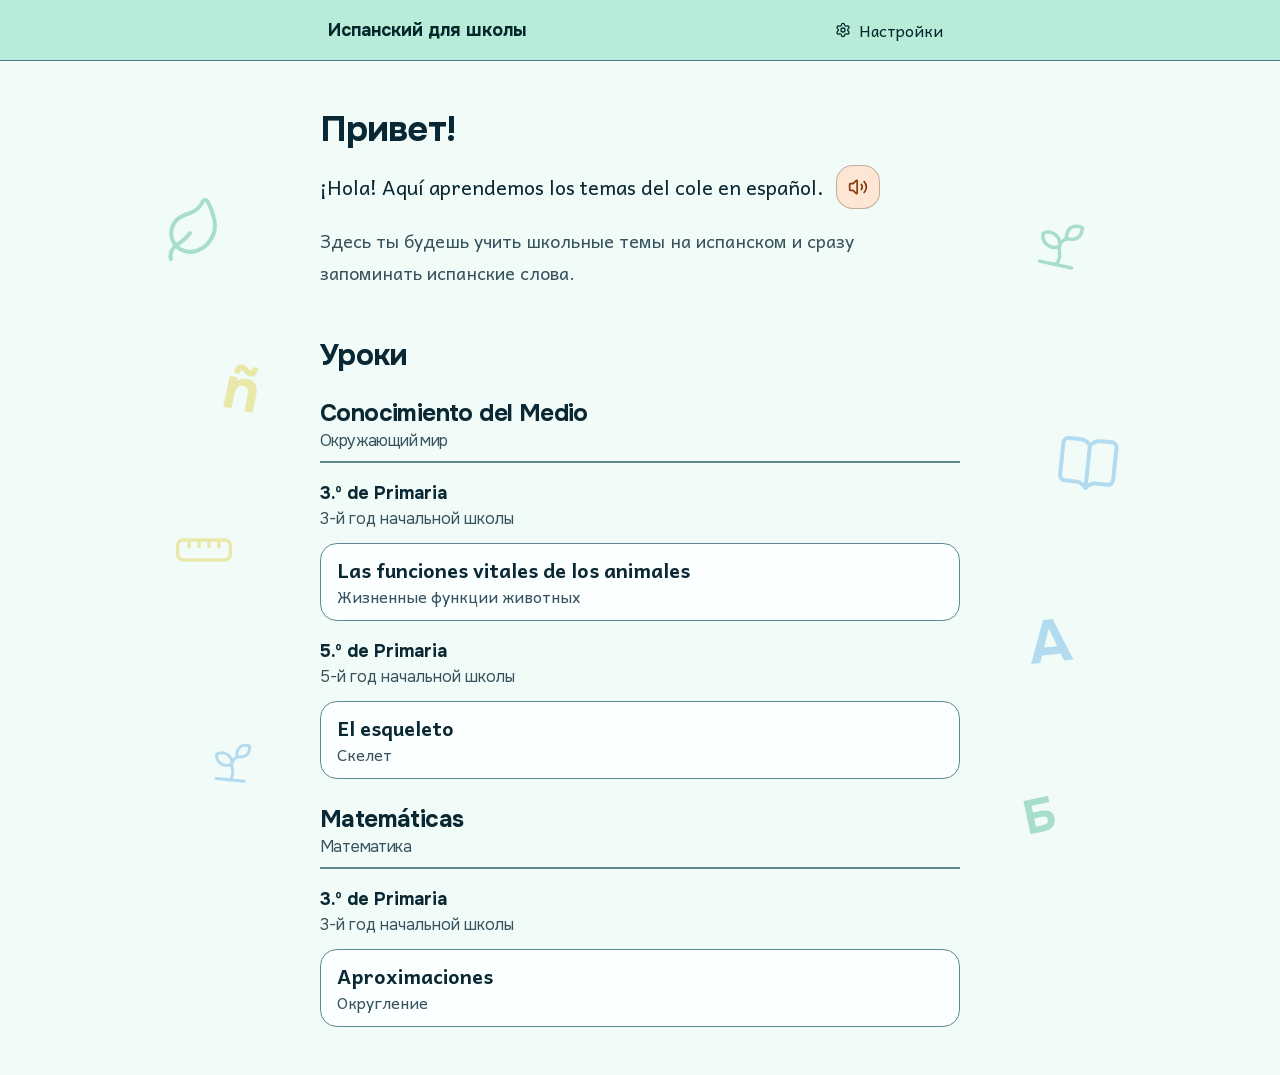
==== commit a49dae21: "Deploy site" ====
--- a/index.html
+++ b/index.html
@@ -1,4 +1,4 @@
-<!DOCTYPE html><html lang="ru" class="hvAgPW_variable QjhFyW_variable h-full antialiased"><head><meta charSet="utf-8"/><meta name="viewport" content="width=device-width, initial-scale=1"/><link rel="preload" href="/_next/static/media/01d917b2efda642a-s.p.0y1w0k24nk0rl.woff2" as="font" crossorigin="" type="font/woff2"/><link rel="preload" href="/_next/static/media/22cfad3df91a75de-s.p.1n889avqnjhi6.woff2" as="font" crossorigin="" type="font/woff2"/><link rel="preload" href="/_next/static/media/2609726546c44021-s.p.0for97nelvzih.woff2" as="font" crossorigin="" type="font/woff2"/><link rel="preload" href="/_next/static/media/34cd6fdd12f38344-s.p.2ofosk6fdzx09.woff2" as="font" crossorigin="" type="font/woff2"/><link rel="preload" href="/_next/static/media/5859ad88f2165e9a-s.p.3_3dd6024sn7h.woff2" as="font" crossorigin="" type="font/woff2"/><link rel="preload" href="/_next/static/media/697c41e0a84b4b34-s.p.1nhgtbj7kgj5y.woff2" as="font" crossorigin="" type="font/woff2"/><link rel="preload" href="/_next/static/media/72487292280b0995-s.p.2k182ghahu2cb.woff2" as="font" crossorigin="" type="font/woff2"/><link rel="preload" href="/_next/static/media/77e607c2166f0718-s.p.1uxl6xoda_3z9.woff2" as="font" crossorigin="" type="font/woff2"/><link rel="preload" href="/_next/static/media/a65363fcea33d7b0-s.p.44_a7sgwseblx.woff2" as="font" crossorigin="" type="font/woff2"/><link rel="preload" href="/_next/static/media/c1b9158d725650fc-s.p.0t4d9turf_6_x.woff2" as="font" crossorigin="" type="font/woff2"/><link rel="preload" href="/_next/static/media/c50b0495a1ff0f08-s.p.2sla2yow9-9p_.woff2" as="font" crossorigin="" type="font/woff2"/><link rel="preload" href="/_next/static/media/cbe60d409f866e3e-s.p.43vkazbm8z7tq.woff2" as="font" crossorigin="" type="font/woff2"/><link rel="stylesheet" href="/_next/static/chunks/3lbv5x11kdrq1.css" data-precedence="next"/><link rel="preload" as="script" fetchPriority="low" href="/_next/static/chunks/310vm2bl3xxpt.js"/><script src="/_next/static/chunks/1wnov70f88xjy.js" async=""></script><script src="/_next/static/chunks/39_j1bdzreq0m.js" async=""></script><script src="/_next/static/chunks/0c98xzjfks9hq.js" async=""></script><script src="/_next/static/chunks/turbopack-2u1d16houkiyo.js" async=""></script><script src="/_next/static/chunks/3qfy96eoyh-ek.js" async=""></script><script src="/_next/static/chunks/3m-flhm_2u0ji.js" async=""></script><script src="/_next/static/chunks/3-pvm14dxi2c5.js" async=""></script><script src="/_next/static/chunks/1exwfkk1b6-h-.js" async=""></script><script src="/_next/static/chunks/0hbq5b3h6250s.js" async=""></script><title>Испанский для школы</title><meta name="description" content="Испанский для школы: школьные темы на испанском с переводом на русский и озвучкой терминов."/><link rel="icon" href="/icon.svg?icon.3ne1i7z-tbaxq.svg" sizes="any" type="image/svg+xml"/><meta name="next-size-adjust" content=""/><script>(function () {
+<!DOCTYPE html><html lang="ru" class="hvAgPW_variable QjhFyW_variable h-full antialiased"><head><meta charSet="utf-8"/><meta name="viewport" content="width=device-width, initial-scale=1"/><link rel="preload" href="/_next/static/media/01d917b2efda642a-s.p.0y1w0k24nk0rl.woff2" as="font" crossorigin="" type="font/woff2"/><link rel="preload" href="/_next/static/media/22cfad3df91a75de-s.p.1n889avqnjhi6.woff2" as="font" crossorigin="" type="font/woff2"/><link rel="preload" href="/_next/static/media/2609726546c44021-s.p.0for97nelvzih.woff2" as="font" crossorigin="" type="font/woff2"/><link rel="preload" href="/_next/static/media/34cd6fdd12f38344-s.p.2ofosk6fdzx09.woff2" as="font" crossorigin="" type="font/woff2"/><link rel="preload" href="/_next/static/media/5859ad88f2165e9a-s.p.3_3dd6024sn7h.woff2" as="font" crossorigin="" type="font/woff2"/><link rel="preload" href="/_next/static/media/697c41e0a84b4b34-s.p.1nhgtbj7kgj5y.woff2" as="font" crossorigin="" type="font/woff2"/><link rel="preload" href="/_next/static/media/72487292280b0995-s.p.2k182ghahu2cb.woff2" as="font" crossorigin="" type="font/woff2"/><link rel="preload" href="/_next/static/media/77e607c2166f0718-s.p.1uxl6xoda_3z9.woff2" as="font" crossorigin="" type="font/woff2"/><link rel="preload" href="/_next/static/media/a65363fcea33d7b0-s.p.44_a7sgwseblx.woff2" as="font" crossorigin="" type="font/woff2"/><link rel="preload" href="/_next/static/media/c1b9158d725650fc-s.p.0t4d9turf_6_x.woff2" as="font" crossorigin="" type="font/woff2"/><link rel="preload" href="/_next/static/media/c50b0495a1ff0f08-s.p.2sla2yow9-9p_.woff2" as="font" crossorigin="" type="font/woff2"/><link rel="preload" href="/_next/static/media/cbe60d409f866e3e-s.p.43vkazbm8z7tq.woff2" as="font" crossorigin="" type="font/woff2"/><link rel="stylesheet" href="/_next/static/chunks/2q16-3mb7ozzl.css" data-precedence="next"/><link rel="preload" as="script" fetchPriority="low" href="/_next/static/chunks/310vm2bl3xxpt.js"/><script src="/_next/static/chunks/1wnov70f88xjy.js" async=""></script><script src="/_next/static/chunks/39_j1bdzreq0m.js" async=""></script><script src="/_next/static/chunks/0c98xzjfks9hq.js" async=""></script><script src="/_next/static/chunks/turbopack-2u1d16houkiyo.js" async=""></script><script src="/_next/static/chunks/27bezkmr33tms.js" async=""></script><script src="/_next/static/chunks/0-wdsdw-cjsc5.js" async=""></script><script src="/_next/static/chunks/2hqyo1b0eg5l6.js" async=""></script><script src="/_next/static/chunks/39bkrgn9rd_14.js" async=""></script><script src="/_next/static/chunks/3f0kc1lvqhwfr.js" async=""></script><title>Испанский для школы</title><meta name="description" content="Испанский для школы: школьные темы на испанском с переводом на русский и озвучкой терминов."/><link rel="icon" href="/icon.svg?icon.3ne1i7z-tbaxq.svg" sizes="any" type="image/svg+xml"/><meta name="next-size-adjust" content=""/><script>(function () {
   try {
     var stored = JSON.parse(localStorage.getItem("kids-school-trainer.device-settings.v1"));
     var language = stored && stored["supportLanguage"];
@@ -9,4 +9,4 @@
       root.setAttribute("data-language-pending", "");
     }
   } catch (error) {}
-})();</script><script src="/_next/static/chunks/0cz1d0mv5g_q7.js" noModule=""></script></head><body class="flex min-h-full flex-col"><div hidden=""><!--$--><!--/$--></div><div aria-hidden="true" data-testid="floating-decorations" class="pointer-events-none fixed inset-0 -z-10 overflow-hidden opacity-60 select-none forced-colors:hidden"><div data-decor="" class="absolute left-[-1.5rem] top-[22%] size-10 lg:left-[calc(50%-21rem-9rem)] lg:size-16 text-decor-1 motion-safe:animate-[decor-float_8s_ease-in-out_infinite]"><svg xmlns="http://www.w3.org/2000/svg" width="24" height="24" viewBox="0 0 24 24" fill="none" stroke="currentColor" stroke-width="1.5" stroke-linecap="round" stroke-linejoin="round" class="lucide lucide-leaf size-full -rotate-12" aria-hidden="true"><path d="M11 20a10 10 0 0010-10 25.9 25.9 0 00-1.04-7.281 1 1 0 00-1.755-.325C15.833 5.5 13 5.5 9.8 6.1A7 7 0 0011 20"></path><path d="M2 21a5 5 0 012.911-4.544C7.613 15.212 8.351 15.24 11 13"></path></svg></div><div data-decor="" class="absolute right-[-1.5rem] top-[48%] size-10 lg:right-[calc(50%-21rem-9rem)] lg:size-16 text-decor-2 motion-safe:animate-[decor-float_10s_ease-in-out_infinite]"><svg xmlns="http://www.w3.org/2000/svg" width="24" height="24" viewBox="0 0 24 24" fill="none" stroke="currentColor" stroke-width="1.5" stroke-linecap="round" stroke-linejoin="round" class="lucide lucide-book-open size-full rotate-6" aria-hidden="true"><path d="M12 5v16"></path><path d="M20.001 19A2 2 0 0022 17V5a2 2 0 00-1.999-2L16 3.002A5 5 0 0012 5a5 5 0 00-4-2H4a2 2 0 00-2 2v12a2 2 0 001.999 2H8a5 5 0 014 2 5 5 0 014-2z"></path></svg></div><div data-decor="" class="absolute hidden lg:block lg:right-[calc(50%-21rem-7rem)] lg:top-[24%] lg:size-14 text-decor-1 motion-safe:animate-[decor-float_7s_ease-in-out_infinite]"><svg xmlns="http://www.w3.org/2000/svg" width="24" height="24" viewBox="0 0 24 24" fill="none" stroke="currentColor" stroke-width="1.5" stroke-linecap="round" stroke-linejoin="round" class="lucide lucide-sprout size-full rotate-12" aria-hidden="true"><path d="M14 9.536V7a4 4 0 0 1 4-4h1.5a.5.5 0 0 1 .5.5V5a4 4 0 0 1-4 4 4 4 0 0 0-4 4c0 2 1 3 1 5a5 5 0 0 1-1 3"></path><path d="M4 9a5 5 0 0 1 8 4 5 5 0 0 1-8-4"></path><path d="M5 21h14"></path></svg></div><div data-decor="" class="absolute hidden lg:block lg:left-[calc(50%-21rem-8rem)] lg:top-[58%] lg:size-14 text-decor-3 motion-safe:animate-[decor-float_9s_ease-in-out_infinite]"><svg xmlns="http://www.w3.org/2000/svg" width="24" height="24" viewBox="0 0 24 24" fill="none" stroke="currentColor" stroke-width="1.5" stroke-linecap="round" stroke-linejoin="round" class="lucide lucide-ruler size-full -rotate-45" aria-hidden="true"><path d="M21.3 15.3a2.4 2.4 0 0 1 0 3.4l-2.6 2.6a2.4 2.4 0 0 1-3.4 0L2.7 8.7a2.41 2.41 0 0 1 0-3.4l2.6-2.6a2.41 2.41 0 0 1 3.4 0Z"></path><path d="m14.5 12.5 2-2"></path><path d="m11.5 9.5 2-2"></path><path d="m8.5 6.5 2-2"></path><path d="m17.5 15.5 2-2"></path></svg></div><div data-decor="" class="absolute hidden lg:block lg:left-[calc(50%-21rem-6rem)] lg:top-[82%] lg:size-12 text-decor-2 motion-safe:animate-[decor-float_6s_ease-in-out_infinite]"><svg xmlns="http://www.w3.org/2000/svg" width="24" height="24" viewBox="0 0 24 24" fill="none" stroke="currentColor" stroke-width="1.5" stroke-linecap="round" stroke-linejoin="round" class="lucide lucide-sprout size-full rotate-6" aria-hidden="true"><path d="M14 9.536V7a4 4 0 0 1 4-4h1.5a.5.5 0 0 1 .5.5V5a4 4 0 0 1-4 4 4 4 0 0 0-4 4c0 2 1 3 1 5a5 5 0 0 1-1 3"></path><path d="M4 9a5 5 0 0 1 8 4 5 5 0 0 1-8-4"></path><path d="M5 21h14"></path></svg></div><div data-decor="" data-letter="ñ" class="absolute left-[-1.25rem] top-[72%] text-5xl lg:left-[calc(50%-21rem-5rem)] lg:top-[40%] lg:text-6xl text-decor-3 motion-safe:animate-[decor-float_9s_ease-in-out_infinite] rotate-12 font-heading leading-none font-bold before:content-[attr(data-letter)]"></div><div data-decor="" data-letter="A" class="absolute hidden lg:block lg:right-[calc(50%-21rem-6rem)] lg:top-[68%] lg:text-6xl text-decor-2 motion-safe:animate-[decor-float_7s_ease-in-out_infinite] -rotate-6 font-heading leading-none font-bold before:content-[attr(data-letter)]"></div><div data-decor="" data-letter="Б" class="absolute hidden lg:block lg:right-[calc(50%-21rem-5rem)] lg:top-[88%] lg:text-5xl text-decor-1 motion-safe:animate-[decor-float_10s_ease-in-out_infinite] -rotate-12 font-heading leading-none font-bold before:content-[attr(data-letter)]"></div></div><header class="border-b border-input bg-header text-header-foreground"><div class="mx-auto flex w-full max-w-2xl items-center justify-between gap-2 px-4 py-2"><a class="inline-flex min-h-11 min-w-11 items-center rounded-md px-2 font-heading text-lg font-bold focus-visible:outline-3 focus-visible:outline-offset-2 focus-visible:outline-foreground" href="/">Испанский для школы</a><button type="button" tabindex="0" data-slot="dialog-trigger" data-base-ui-click-trigger="" id="base-ui-_R_1ulb_" aria-haspopup="dialog" aria-expanded="false" class="group/button inline-flex shrink-0 items-center justify-center rounded-xl border border-transparent bg-clip-padding font-medium whitespace-nowrap transition-colors outline-none select-none focus-visible:border-ring focus-visible:ring-3 focus-visible:ring-ring/50 active:not-aria-[haspopup]:translate-y-px disabled:pointer-events-none disabled:opacity-50 data-disabled:cursor-not-allowed data-disabled:border-dashed data-disabled:border-current data-disabled:opacity-50 aria-invalid:border-destructive aria-invalid:ring-3 aria-invalid:ring-destructive/20 dark:aria-invalid:border-destructive/50 dark:aria-invalid:ring-destructive/40 [&amp;_svg]:pointer-events-none [&amp;_svg]:shrink-0 [&amp;_svg:not([class*=&#x27;size-&#x27;])]:size-4 not-data-disabled:hover:bg-muted not-data-disabled:hover:text-foreground aria-expanded:bg-muted aria-expanded:text-foreground h-11 gap-2 px-4 has-data-[icon=inline-end]:pr-3 has-data-[icon=inline-start]:pl-3 min-h-11 min-w-11 text-base"><svg xmlns="http://www.w3.org/2000/svg" width="24" height="24" viewBox="0 0 24 24" fill="none" stroke="currentColor" stroke-width="2" stroke-linecap="round" stroke-linejoin="round" class="lucide lucide-settings" aria-hidden="true"><path d="M9.671 4.136a2.34 2.34 0 0 1 4.659 0 2.34 2.34 0 0 0 3.319 1.915 2.34 2.34 0 0 1 2.33 4.033 2.34 2.34 0 0 0 0 3.831 2.34 2.34 0 0 1-2.33 4.033 2.34 2.34 0 0 0-3.319 1.915 2.34 2.34 0 0 1-4.659 0 2.34 2.34 0 0 0-3.32-1.915 2.34 2.34 0 0 1-2.33-4.033 2.34 2.34 0 0 0 0-3.831A2.34 2.34 0 0 1 6.35 6.051a2.34 2.34 0 0 0 3.319-1.915"></path><circle cx="12" cy="12" r="3"></circle></svg><span class="sr-only sm:not-sr-only">Настройки</span></button></div></header><main class="flex flex-1 flex-col"><div class="mx-auto flex w-full max-w-2xl flex-col gap-4 px-4 py-12"><h1 class="font-heading text-4xl font-bold tracking-tight">Привет!</h1><div class="flex items-center gap-3"><p id="_R_lftb_" lang="es" class="text-xl font-medium">¡Hola! Aquí aprendemos los temas del cole en español.</p><span class="relative inline-flex shrink-0"><button type="button" tabindex="0" aria-disabled="false" data-slot="button" aria-describedby="_R_lftb_" class="group/button inline-flex shrink-0 items-center justify-center rounded-xl border bg-clip-padding text-base font-medium whitespace-nowrap transition-colors outline-none select-none focus-visible:border-ring focus-visible:ring-3 focus-visible:ring-ring/50 active:not-aria-[haspopup]:translate-y-px disabled:pointer-events-none disabled:opacity-50 data-disabled:cursor-not-allowed data-disabled:border-dashed data-disabled:border-current data-disabled:opacity-50 aria-invalid:border-destructive aria-invalid:ring-3 aria-invalid:ring-destructive/20 dark:aria-invalid:border-destructive/50 dark:aria-invalid:ring-destructive/40 [&amp;_svg]:pointer-events-none [&amp;_svg]:shrink-0 aria-expanded:bg-muted aria-expanded:text-foreground min-w-11 gap-2 px-4 has-data-[icon=inline-end]:pr-3 has-data-[icon=inline-start]:pl-3 size-11 border-term/40 bg-term-soft text-term not-data-disabled:hover:bg-[color-mix(in_oklch,var(--term-soft),black_6%)] not-data-disabled:hover:text-term [&amp;_svg:not([class*=&#x27;size-&#x27;])]:size-5"><svg xmlns="http://www.w3.org/2000/svg" width="24" height="24" viewBox="0 0 24 24" fill="none" stroke="currentColor" stroke-width="2" stroke-linecap="round" stroke-linejoin="round" class="lucide lucide-volume-2" aria-hidden="true"><path d="M11 4.702a.705.705 0 0 0-1.203-.498L6.413 7.587A1.4 1.4 0 0 1 5.416 8H3a1 1 0 0 0-1 1v6a1 1 0 0 0 1 1h2.416a1.4 1.4 0 0 1 .997.413l3.383 3.384A.705.705 0 0 0 11 19.298z"></path><path d="M16 9a5 5 0 0 1 0 6"></path><path d="M19.364 18.364a9 9 0 0 0 0-12.728"></path></svg><span class="sr-only">Послушать</span></button></span></div><p class="text-lg leading-8 text-muted-foreground">Здесь ты будешь учить школьные темы на испанском и сразу запоминать испанские слова.</p></div><section aria-labelledby="_R_15ftb_" class="mx-auto flex w-full max-w-2xl flex-col gap-6 px-4 pb-12"><h2 id="_R_15ftb_" class="font-heading text-3xl font-bold tracking-tight">Уроки</h2><section aria-labelledby="_R_r5ftb_" class="flex flex-col gap-4"><h3 id="_R_r5ftb_" class="border-b-2 border-border pb-2 font-heading text-2xl font-bold tracking-tight"><span class="flex flex-col"><span lang="es">Conocimiento del Medio</span> <span class="text-base font-normal text-muted-foreground">Окружающий мир</span></span></h3><section aria-labelledby="_R_qr5ftb_" class="flex flex-col gap-3"><h4 id="_R_qr5ftb_" class="font-heading text-lg font-bold text-foreground"><span class="flex flex-col"><span lang="es">3.º de Primaria</span> <span class="text-base font-normal text-muted-foreground">3-й год начальной школы</span></span></h4><ul class="flex flex-col gap-3"><li><a class="flex min-h-11 items-center rounded-xl border border-border bg-card px-4 py-3 text-xl font-semibold text-card-foreground transition-colors hover:bg-muted" href="/lessons/natural-science/primary-3/animal-vital-functions/"><span class="flex flex-col"><span lang="es">Las funciones vitales de los animales</span> <span class="text-base font-normal text-muted-foreground">Жизненные функции животных</span></span></a></li></ul></section></section><section aria-labelledby="_R_1b5ftb_" class="flex flex-col gap-4"><h3 id="_R_1b5ftb_" class="border-b-2 border-border pb-2 font-heading text-2xl font-bold tracking-tight"><span class="flex flex-col"><span lang="es">Matemáticas</span> <span class="text-base font-normal text-muted-foreground">Математика</span></span></h3><section aria-labelledby="_R_rb5ftb_" class="flex flex-col gap-3"><h4 id="_R_rb5ftb_" class="font-heading text-lg font-bold text-foreground"><span class="flex flex-col"><span lang="es">3.º de Primaria</span> <span class="text-base font-normal text-muted-foreground">3-й год начальной школы</span></span></h4><ul class="flex flex-col gap-3"><li><a class="flex min-h-11 items-center rounded-xl border border-border bg-card px-4 py-3 text-xl font-semibold text-card-foreground transition-colors hover:bg-muted" href="/lessons/mathematics/primary-3/rounding/"><span class="flex flex-col"><span lang="es">Aproximaciones</span> <span class="text-base font-normal text-muted-foreground">Округление</span></span></a></li></ul></section></section></section><!--$--><!--/$--></main><script id="_R_">(globalThis["TURBOPACK"] || (globalThis["TURBOPACK"] = [])).push({"otherChunks":["static/chunks/310vm2bl3xxpt.js","static/chunks/1wnov70f88xjy.js","static/chunks/39_j1bdzreq0m.js","static/chunks/0c98xzjfks9hq.js"],"runtimeModuleIds":[94553]});</script><script src="/_next/static/chunks/310vm2bl3xxpt.js" async=""></script><script>(self.__next_f=self.__next_f||[]).push([0])</script><script>self.__next_f.push([1,"1:\"$Sreact.fragment\"\n2:\"/_next/static/chunks/3qfy96eoyh-ek.js\"\n3:\"/_next/static/chunks/3m-flhm_2u0ji.js\"\n4:\"/_next/static/chunks/3-pvm14dxi2c5.js\"\n5:\"/_next/static/chunks/1exwfkk1b6-h-.js\"\n6:I[50300,[\"$2\",\"$3\",\"$4\",\"$5\"],\"I18nProvider\"]\n7:I[5014,[\"$2\",\"$3\",\"$4\",\"$5\"],\"default\"]\n11:I[68027,[\"$2\",\"$3\",\"$4\",\"$5\"],\"default\",1]\n:HL[\"/_next/static/chunks/3lbv5x11kdrq1.css\",\"style\"]\n:HL[\"/_next/static/media/01d917b2efda642a-s.p.0y1w0k24nk0rl.woff2\",\"font\",{\"crossOrigin\":\"\",\"type\":\"font/woff2\"}]\n:HL[\"/_next/static/media/22cfad3df91a75de-s.p.1n889avqnjhi6.woff2\",\"font\",{\"crossOrigin\":\"\",\"type\":\"font/woff2\"}]\n:HL[\"/_next/static/media/2609726546c44021-s.p.0for97nelvzih.woff2\",\"font\",{\"crossOrigin\":\"\",\"type\":\"font/woff2\"}]\n:HL[\"/_next/static/media/34cd6fdd12f38344-s.p.2ofosk6fdzx09.woff2\",\"font\",{\"crossOrigin\":\"\",\"type\":\"font/woff2\"}]\n:HL[\"/_next/static/media/5859ad88f2165e9a-s.p.3_3dd6024sn7h.woff2\",\"font\",{\"crossOrigin\":\"\",\"type\":\"font/woff2\"}]\n:HL[\"/_next/static/media/697c41e0a84b4b34-s.p.1nhgtbj7kgj5y.woff2\",\"font\",{\"crossOrigin\":\"\",\"type\":\"font/woff2\"}]\n:HL[\"/_next/static/media/72487292280b0995-s.p.2k182ghahu2cb.woff2\",\"font\",{\"crossOrigin\":\"\",\"type\":\"font/woff2\"}]\n:HL[\"/_next/static/media/77e607c2166f0718-s.p.1uxl6xoda_3z9.woff2\",\"font\",{\"crossOrigin\":\"\",\"type\":\"font/woff2\"}]\n:HL[\"/_next/static/media/a65363fcea33d7b0-s.p.44_a7sgwseblx.woff2\",\"font\",{\"crossOrigin\":\"\",\"type\":\"font/woff2\"}]\n:HL[\"/_next/static/media/c1b9158d725650fc-s.p.0t4d9turf_6_x.woff2\",\"font\",{\"crossOrigin\":\"\",\"type\":\"font/woff2\"}]\n:HL[\"/_next/static/media/c50b0495a1ff0f08-s.p.2sla2yow9-9p_.woff2\",\"font\",{\"crossOrigin\":\"\",\"type\":\"font/woff2\"}]\n:HL[\"/_next/static/media/cbe60d409f866e3e-s.p.43vkazbm8z7tq.woff2\",\"font\",{\"crossOrigin\":\"\",\"type\":\"font/woff2\"}]\ne:[[\"children\",{\"s\":\"__PAGE__\",\"h\":512,\"d\":{\"r\":\"$Lf\",\"p\":false,\"v\":null}}]]\n0:{\"P\":null,\"c\":[\"\",\"\"],\"q\":\"\",\"i\":false,\"t\":{\"t\":{\"s\":\"\",\"h\":528,\"d\":{\"r\":[\"$\",\"$1\",\"c\",{\"children\":[[[\"$\",\"link\",\"0\",{\"rel\":\"stylesheet\",\"href\":\"/_next/static/chunks/3lbv5x11kdrq1.css\",\"precedence\":\"next\",\"crossOrigin\":\"$undefined\",\"nonce\":\"$undefined\"}],[\"$\",\"script\",\"script-0\",{\"src\":\"/_next/static/chunks/3qfy96eoyh-ek.js\",\"async\":true,\"nonce\":\"$undefined\"}],[\"$\",\"script\",\"script-1\",{\"src\":\"/_next/static/chunks/3m-flhm_2u0ji.js\",\"async\":true,\"nonce\":\"$undefined\"}],[\"$\",\"script\",\"script-2\",{\"src\":\"/_next/static/chunks/3-pvm14dxi2c5.js\",\"async\":true,\"nonce\":\"$undefined\"}],[\"$\",\"script\",\"script-3\",{\"src\":\"/_next/static/chunks/1exwfkk1b6-h-.js\",\"async\":true,\"nonce\":\"$undefined\"}]],[\"$\",\"html\",null,{\"lang\":\"ru\",\"suppressHydrationWarning\":true,\"className\":\"hvAgPW_variable QjhFyW_variable h-full antialiased\",\"children\":[[\"$\",\"head\",null,{\"children\":[\"$\",\"script\",null,{\"dangerouslySetInnerHTML\":{\"__html\":\"(function () {\\n  try {\\n    var stored = JSON.parse(localStorage.getItem(\\\"kids-school-trainer.device-settings.v1\\\"));\\n    var language = stored \u0026\u0026 stored[\\\"supportLanguage\\\"];\\n    if ([\\\"ru\\\"].indexOf(language) === -1) return;\\n    var root = document.documentElement;\\n    root.lang = language;\\n    if (language !== \\\"ru\\\") {\\n      root.setAttribute(\\\"data-language-pending\\\", \\\"\\\");\\n    }\\n  } catch (error) {}\\n})();\"}}]}],[\"$\",\"body\",null,{\"className\":\"flex min-h-full flex-col\",\"children\":[\"$\",\"$L6\",null,{\"i18n\":\"$undefined\",\"children\":[[\"$\",\"div\",null,{\"aria-hidden\":\"true\",\"data-testid\":\"floating-decorations\",\"className\":\"pointer-events-none fixed inset-0 -z-10 overflow-hidden opacity-60 select-none forced-colors:hidden\",\"children\":[[[\"$\",\"div\",\"leaf\",{\"data-decor\":\"\",\"className\":\"absolute left-[-1.5rem] top-[22%] size-10 lg:left-[calc(50%-21rem-9rem)] lg:size-16 text-decor-1 motion-safe:animate-[decor-float_8s_ease-in-out_infinite]\",\"children\":[\"$\",\"$L7\",null,{\"ref\":\"$undefined\",\"icon\":{\"name\":\"leaf\",\"size\":24,\"node\":[[\"path\",{\"d\":\"M11 20a10 10 0 0010-10 25.9 25.9 0 00-1.04-7.281 1 1 0 00-1.755-.325C15.833 5.5 13 5.5 9.8 6.1A7 7 0 0011 20\",\"key\":\"1wjnjv\"}],[\"path\",{\"d\":\"M2 21a5 5 0 012.911-4.544C7.613 15.212 8.351 15.24 11 13\",\"key\":\"c1ejpn\"}]]},\"className\":\"size-full -rotate-12\",\"strokeWidth\":1.5}]}],[\"$\",\"div\",\"book\",{\"data-decor\":\"\",\"className\":\"absolute right-[-1.5rem] top-[48%] size-10 lg:right-[calc(50%-21rem-9rem)] lg:size-16 text-decor-2 motion-safe:animate-[decor-float_10s_ease-in-out_infinite]\",\"children\":[\"$\",\"$L7\",null,{\"ref\":\"$undefined\",\"icon\":{\"name\":\"book-open\",\"size\":24,\"node\":[[\"path\",{\"d\":\"M12 5v16\",\"key\":\"1f6ucr\"}],[\"path\",{\"d\":\"M20.001 19A2 2 0 0022 17V5a2 2 0 00-1.999-2L16 3.002A5 5 0 0012 5a5 5 0 00-4-2H4a2 2 0 00-2 2v12a2 2 0 001.999 2H8a5 5 0 014 2 5 5 0 014-2z\",\"key\":\"1fyvmf\"}]]},\"className\":\"size-full rotate-6\",\"strokeWidth\":1.5}]}],[\"$\",\"div\",\"sprout\",{\"data-decor\":\"\",\"className\":\"absolute hidden lg:block lg:right-[calc(50%-21rem-7rem)] lg:top-[24%] lg:size-14 text-decor-1 motion-safe:animate-[decor-float_7s_ease-in-out_infinite]\",\"children\":[\"$\",\"$L7\",null,{\"ref\":\"$undefined\",\"icon\":{\"name\":\"sprout\",\"size\":24,\"node\":[[\"path\",{\"d\":\"M14 9.536V7a4 4 0 0 1 4-4h1.5a.5.5 0 0 1 .5.5V5a4 4 0 0 1-4 4 4 4 0 0 0-4 4c0 2 1 3 1 5a5 5 0 0 1-1 3\",\"key\":\"139s4v\"}],[\"path\",{\"d\":\"M4 9a5 5 0 0 1 8 4 5 5 0 0 1-8-4\",\"key\":\"1dlkgp\"}],[\"path\",{\"d\":\"M5 21h14\",\"key\":\"11awu3\"}]]},\"className\":\"size-full rotate-12\",\"strokeWidth\":1.5}]}],[\"$\",\"div\",\"ruler\",{\"data-decor\":\"\",\"className\":\"absolute hidden lg:block lg:left-[calc(50%-21rem-8rem)] lg:top-[58%] lg:size-14 text-decor-3 motion-safe:animate-[decor-float_9s_ease-in-out_infinite]\",\"children\":[\"$\",\"$L7\",null,{\"ref\":\"$undefined\",\"icon\":{\"name\":\"ruler\",\"size\":24,\"node\":[[\"path\",{\"d\":\"M21.3 15.3a2.4 2.4 0 0 1 0 3.4l-2.6 2.6a2.4 2.4 0 0 1-3.4 0L2.7 8.7a2.41 2.41 0 0 1 0-3.4l2.6-2.6a2.41 2.41 0 0 1 3.4 0Z\",\"key\":\"icamh8\"}],[\"path\",{\"d\":\"m14.5 12.5 2-2\",\"key\":\"inckbg\"}],[\"path\",{\"d\":\"m11.5 9.5 2-2\",\"key\":\"fmmyf7\"}],[\"path\",{\"d\":\"m8.5 6.5 2-2\",\"key\":\"vc6u1g\"}],[\"path\",{\"d\":\"m17.5 15.5 2-2\",\"key\":\"wo5hmg\"}]]},\"className\":\"size-full -rotate-45\",\"strokeWidth\":1.5}]}],[\"$\",\"div\",\"sprout-low\",{\"data-decor\":\"\",\"className\":\"absolute hidden lg:block lg:left-[calc(50%-21rem-6rem)] lg:top-[82%] lg:size-12 text-decor-2 motion-safe:animate-[decor-float_6s_ease-in-out_infinite]\",\"children\":\"$L8\"}]],[\"$L9\",\"$La\",\"$Lb\"]]}],\"$Lc\",\"$Ld\"]}]}]]}]]}],\"p\":false,\"v\":null},\"c\":\"$Qe\"},\"h\":{\"r\":\"$L10\",\"p\":false,\"v\":null}},\"m\":\"$undefined\",\"G\":[\"$11\",[\"$L12\"]],\"S\":true,\"r\":\"$undefined\",\"s\":\"$undefined\",\"a\":\"$undefined\",\"l\":\"$undefined\",\"p\":\"$undefined\",\"d\":\"$undefined\",\"b\":\"QteSRnnvYbwwsm--A9sxU\"}\n13:I[27414,[\"$2\",\"$3\",\"$4\",\"$5\"],\"SiteHeader\"]\n14:I[5050,[\"$2\",\"$3\",\"$4\",\"$5\"],\"SettingsPanel\"]\n15:I[39756,[\"$2\",\"$3\",\"$4\",\"$5\"],\"default\"]\n16:I[37457,[\"$2\",\"$3\",\"$4\",\"$5\"],\"default\"]\n18:I[97367,[\"$2\",\"$3\",\"$4\",\"$5\"],\"OutletBoundary\"]\n19:\"$Sreact.suspense\"\n1b:\"ViewportBoundary\"\n1c:I[97367,[\"$2\",\"$3\",\"$4\",\"$5\"],\"$1b\"]\n1e:\"MetadataBoundary\"\n1f:I[97367,[\"$2\",\"$3\",\"$4\",\"$5\"],\"$1e\"]\n8:[\"$\",\"$L7\",null,{\"ref\":\"$undefined\",\"icon\":\"$0:t:t:d:r:props:children:1:props:children:1:props:children:props:children:0:props:children:0:2:props:children:props:icon\",\"className\":\"size-full rotate-6\",\"strokeWidth\":1.5}]\n9:[\"$\",\"div\",\"letter-n\",{\"data-decor\":\"\",\"data-letter\":\"ñ\",\"className\":\"absolute left-[-1.25rem] top-[72%] text-5xl lg:left-[calc(50%-21rem-5rem)] lg:top-[40%] lg:text-6xl text-decor-3 motion-safe:animate-[decor-float_9s_ease-in-out_infinite] rotate-12 font-heading leading-none font-bold before:content-[attr(data-letter)]\"}]\na:[\"$\",\"div\",\"letter-a\",{\"data-decor\":\"\",\"data-letter\":\"A\",\"className\":\"absolute hidden lg:block lg:right-[calc(50%-21rem-6rem)] lg:top-[68%] lg:text-6xl text-decor-2 motion-safe:animate-[decor-float_7s_ease-in-out_infinite] -rotate-6 font-heading leading-none font-bold before:content-[attr(data-letter)]\"}]\nb:[\"$\",\"div\",\"letter-b\",{\"data-decor\":\"\",\"data-letter\":\"Б\",\"className\":\"absolute hidden lg:block lg:right-[calc(50%-21rem-5rem)] lg:top-[88%] lg:text-5xl text-decor-1 motion-safe:animate-[decor-float_10s_ease-in-out_infinite] -rotate-12 font-heading leading-none font-bold before:content-[attr(data-letter)]\"}]\nc:[\"$\",\"$L13\",null,{\"actions\":[\"$\",\"$L14\",null,{}]}]\nd:[\"$\",\"main\",null,{\"className\":\"flex flex-1 flex-col\",\"children\":[\"$\",\"$L15\",null,{\"parallelRouterKey\":\"children\",\"error\":\"$undefined\",\"errorStyles\":\"$undefined\",\"errorScripts\":\"$undefined\",\"template\":[\"$\",\"$L16\",null,{}],\"templateStyles\":\"$undefined\",\"templateScripts\":\"$undefined\",\"notFound\":[[[\"$\",\"title\",null,{\"children\":\"404: This page could not be found.\"}],[\"$\",\"div\",null,{\"style\":{\"fontFamily\":\"system-ui,\\\"Segoe UI\\\",Roboto,Helvetica,Arial,sans-serif,\\\"Apple Color Emoji\\\",\\\"Segoe UI Emoji\\\"\",\"height\":\"100vh\",\"textAlign\":\"center\",\"display\":\"flex\",\"flexDirection\":\"column\",\"alignItems\":\"center\",\"justifyContent\":\"center\"},\"children\":[\"$\",\"div\",null,{\"children\":[[\"$\",\"style\",null,{\"dangerouslySetInnerHTML\":{\"__html\":\"body{color:#000;background:#fff;margin:0}.next-error-h1{border-right:1px solid rgba(0,0,0,.3)}@media (prefers-color-scheme:dark){body{color:#fff;background:#000}.next-error-h1{border-right:1px solid rgba(255,255,255,.3)}}\"}}],[\"$\",\"h1\",null,{\"className\":\"next-error-h1\",\"style\":{\"display\":\"inline-block\",\"margin\":\"0 20px 0 0\",\"padding\":\"0 23px 0 0\",\"fontSize\":24,\"fontWeight\":500,\"verticalAlign\":\"top\",\"lineHeight\":\"49px\"},\"children\":404}],[\"$\",\"div\",null,{\"style\":{\"display\":\"inline-block\"},\"children\":[\"$\",\"h2\",null,{\"style\":{\"fontSize\":14,\"fontWeight\":400,\"lineHeight\":\"49px\",\"margin\":0},\"children\":\"This page could not be found.\"}]}]]}]}]],[]],\"forbidden\":\"$undefined\",\"unauthorized\":\"$undefined\"}]}]\nf:[\"$\",\"$1\",\"c\",{\"children\":[\"$L17\",[[\"$\",\"script\",\"script-0\",{\"src\":\"/_next/static/chunks/0hbq5b3h6250s.js\",\"async\":true,\"nonce\":\"$undefined\"}]],[\"$\",\"$L18\",null,{\"children\":[\"$\",\"$19\",null,{\"name\":\"Next.MetadataOutlet\",\"children\":\"$@1a\"}]}]]}]\n10:[\"$\",\"$1\",\"h\",{\"children\":[null,[\"$\",\"$L1c\",null,{\"children\":\"$L1d\"}],[\"$\",\"$L1f\",null,{\"children\":[[\"$\",\"div\",null,{\"hidden\":true,\"children\":[\"$\",\"$19\",null,{\"name\":\"Next.Metadata\",\"children\":\"$L20\"}]}],null]}],[\"$\",\"meta\",null,{\"name\":\"next-size-adjust\",\"content\":\"\"}]]}]\n12:[\"$\",\"link\",\"0\",{\"rel\":\"stylesheet\",\"href\":\"/_next/static/chunks/3lbv5x11kdrq1.css\",\"precedence\":\"next\",\"crossOrigin\":\"$undefined\",\"nonce\":\"$undefined\"}]\n21:\"/_next/static/chunks/0hbq5b3h6250s.js\"\n22:I[81067,[\"$2\",\"$3\",\"$4\",\"$5\",\"$21\"],\"Welcome\"]\n23:I[77189,[\"$2\",\"$3\",\"$4\",\"$5\",\"$21\"],\"LessonList\"]\n17:[[\"$\",\"$L22\",null,{}],[\"$\",\"$L23\",null,{\"lessons\":[{\"subject\":\"mathematics\",\"level\":\"primary-3\",\"slug\":\"rounding\",\"title\":\"Aproximaciones\",\"translatedTitles\":{\"ru\":\"Округление\"}},{\"subject\":\"natural-science\",\"level\":\"primary-3\",\"slug\":\"animal-vital-functions\",\"title\":\"Las funciones vitales de los animales\",\"translatedTitles\":{\"ru\":\"Жизненные функции животных\"}}]}]]\n1d:[[\"$\",\"meta\",\"0\",{\"charSet\":\"utf-8\"}],[\"$\",\"meta\",\"1\",{\"name\":\"viewport\",\"content\":\"width=device-width, initial-scale=1\"}]]\n24:I[27201,[\"$2\",\"$3\",\"$4\",\"$5\"],\"IconMark\"]\n1a:null\n20:[[\"$\",\"title\",\"0\",{\"children\":\"Испанский для школы\"}],[\"$\",\"meta\",\"1\",{\"name\":\"description\",\"content\":\"Испанский для школы: школьные темы на испанском с переводом на русский и озвучкой терминов.\"}],[\"$\",\"link\",\"2\",{\"rel\":\"icon\",\"href\":\"/icon.svg?icon.3ne1i7z-tbaxq.svg\",\"sizes\":\"any\",\"type\":\"image/svg+xml\"}],[\"$\",\"$L24\",\"3\",{}]]\n"])</script></body></html>+})();</script><script src="/_next/static/chunks/0cz1d0mv5g_q7.js" noModule=""></script></head><body class="flex min-h-full flex-col"><div hidden=""><!--$--><!--/$--></div><div aria-hidden="true" data-testid="floating-decorations" class="pointer-events-none fixed inset-0 -z-10 overflow-hidden opacity-60 select-none forced-colors:hidden"><div data-decor="" class="absolute left-[-1.5rem] top-[22%] size-10 lg:left-[calc(50%-21rem-9rem)] lg:size-16 text-decor-1 motion-safe:animate-[decor-float_8s_ease-in-out_infinite]"><svg xmlns="http://www.w3.org/2000/svg" width="24" height="24" viewBox="0 0 24 24" fill="none" stroke="currentColor" stroke-width="1.5" stroke-linecap="round" stroke-linejoin="round" class="lucide lucide-leaf size-full -rotate-12" aria-hidden="true"><path d="M11 20a10 10 0 0010-10 25.9 25.9 0 00-1.04-7.281 1 1 0 00-1.755-.325C15.833 5.5 13 5.5 9.8 6.1A7 7 0 0011 20"></path><path d="M2 21a5 5 0 012.911-4.544C7.613 15.212 8.351 15.24 11 13"></path></svg></div><div data-decor="" class="absolute right-[-1.5rem] top-[48%] size-10 lg:right-[calc(50%-21rem-9rem)] lg:size-16 text-decor-2 motion-safe:animate-[decor-float_10s_ease-in-out_infinite]"><svg xmlns="http://www.w3.org/2000/svg" width="24" height="24" viewBox="0 0 24 24" fill="none" stroke="currentColor" stroke-width="1.5" stroke-linecap="round" stroke-linejoin="round" class="lucide lucide-book-open size-full rotate-6" aria-hidden="true"><path d="M12 5v16"></path><path d="M20.001 19A2 2 0 0022 17V5a2 2 0 00-1.999-2L16 3.002A5 5 0 0012 5a5 5 0 00-4-2H4a2 2 0 00-2 2v12a2 2 0 001.999 2H8a5 5 0 014 2 5 5 0 014-2z"></path></svg></div><div data-decor="" class="absolute hidden lg:block lg:right-[calc(50%-21rem-7rem)] lg:top-[24%] lg:size-14 text-decor-1 motion-safe:animate-[decor-float_7s_ease-in-out_infinite]"><svg xmlns="http://www.w3.org/2000/svg" width="24" height="24" viewBox="0 0 24 24" fill="none" stroke="currentColor" stroke-width="1.5" stroke-linecap="round" stroke-linejoin="round" class="lucide lucide-sprout size-full rotate-12" aria-hidden="true"><path d="M14 9.536V7a4 4 0 0 1 4-4h1.5a.5.5 0 0 1 .5.5V5a4 4 0 0 1-4 4 4 4 0 0 0-4 4c0 2 1 3 1 5a5 5 0 0 1-1 3"></path><path d="M4 9a5 5 0 0 1 8 4 5 5 0 0 1-8-4"></path><path d="M5 21h14"></path></svg></div><div data-decor="" class="absolute hidden lg:block lg:left-[calc(50%-21rem-8rem)] lg:top-[58%] lg:size-14 text-decor-3 motion-safe:animate-[decor-float_9s_ease-in-out_infinite]"><svg xmlns="http://www.w3.org/2000/svg" width="24" height="24" viewBox="0 0 24 24" fill="none" stroke="currentColor" stroke-width="1.5" stroke-linecap="round" stroke-linejoin="round" class="lucide lucide-ruler size-full -rotate-45" aria-hidden="true"><path d="M21.3 15.3a2.4 2.4 0 0 1 0 3.4l-2.6 2.6a2.4 2.4 0 0 1-3.4 0L2.7 8.7a2.41 2.41 0 0 1 0-3.4l2.6-2.6a2.41 2.41 0 0 1 3.4 0Z"></path><path d="m14.5 12.5 2-2"></path><path d="m11.5 9.5 2-2"></path><path d="m8.5 6.5 2-2"></path><path d="m17.5 15.5 2-2"></path></svg></div><div data-decor="" class="absolute hidden lg:block lg:left-[calc(50%-21rem-6rem)] lg:top-[82%] lg:size-12 text-decor-2 motion-safe:animate-[decor-float_6s_ease-in-out_infinite]"><svg xmlns="http://www.w3.org/2000/svg" width="24" height="24" viewBox="0 0 24 24" fill="none" stroke="currentColor" stroke-width="1.5" stroke-linecap="round" stroke-linejoin="round" class="lucide lucide-sprout size-full rotate-6" aria-hidden="true"><path d="M14 9.536V7a4 4 0 0 1 4-4h1.5a.5.5 0 0 1 .5.5V5a4 4 0 0 1-4 4 4 4 0 0 0-4 4c0 2 1 3 1 5a5 5 0 0 1-1 3"></path><path d="M4 9a5 5 0 0 1 8 4 5 5 0 0 1-8-4"></path><path d="M5 21h14"></path></svg></div><div data-decor="" data-letter="ñ" class="absolute left-[-1.25rem] top-[72%] text-5xl lg:left-[calc(50%-21rem-5rem)] lg:top-[40%] lg:text-6xl text-decor-3 motion-safe:animate-[decor-float_9s_ease-in-out_infinite] rotate-12 font-heading leading-none font-bold before:content-[attr(data-letter)]"></div><div data-decor="" data-letter="A" class="absolute hidden lg:block lg:right-[calc(50%-21rem-6rem)] lg:top-[68%] lg:text-6xl text-decor-2 motion-safe:animate-[decor-float_7s_ease-in-out_infinite] -rotate-6 font-heading leading-none font-bold before:content-[attr(data-letter)]"></div><div data-decor="" data-letter="Б" class="absolute hidden lg:block lg:right-[calc(50%-21rem-5rem)] lg:top-[88%] lg:text-5xl text-decor-1 motion-safe:animate-[decor-float_10s_ease-in-out_infinite] -rotate-12 font-heading leading-none font-bold before:content-[attr(data-letter)]"></div></div><header class="border-b border-input bg-header text-header-foreground"><div class="mx-auto flex w-full max-w-2xl items-center justify-between gap-2 px-4 py-2"><a class="inline-flex min-h-11 min-w-11 items-center rounded-md px-2 font-heading text-lg font-bold focus-visible:outline-3 focus-visible:outline-offset-2 focus-visible:outline-foreground" href="/">Испанский для школы</a><button type="button" tabindex="0" data-slot="dialog-trigger" data-base-ui-click-trigger="" id="base-ui-_R_3slb_" aria-haspopup="dialog" aria-expanded="false" class="group/button inline-flex shrink-0 items-center justify-center rounded-xl border border-transparent bg-clip-padding font-medium whitespace-nowrap transition-colors outline-none select-none focus-visible:border-ring focus-visible:ring-3 focus-visible:ring-ring/50 active:not-aria-[haspopup]:translate-y-px disabled:pointer-events-none disabled:opacity-50 data-disabled:cursor-not-allowed data-disabled:border-dashed data-disabled:border-current data-disabled:opacity-50 aria-invalid:border-destructive aria-invalid:ring-3 aria-invalid:ring-destructive/20 dark:aria-invalid:border-destructive/50 dark:aria-invalid:ring-destructive/40 [&amp;_svg]:pointer-events-none [&amp;_svg]:shrink-0 [&amp;_svg:not([class*=&#x27;size-&#x27;])]:size-4 not-data-disabled:hover:bg-muted not-data-disabled:hover:text-foreground aria-expanded:bg-muted aria-expanded:text-foreground h-11 gap-2 px-4 has-data-[icon=inline-end]:pr-3 has-data-[icon=inline-start]:pl-3 min-h-11 min-w-11 text-base"><svg xmlns="http://www.w3.org/2000/svg" width="24" height="24" viewBox="0 0 24 24" fill="none" stroke="currentColor" stroke-width="2" stroke-linecap="round" stroke-linejoin="round" class="lucide lucide-settings" aria-hidden="true"><path d="M9.671 4.136a2.34 2.34 0 0 1 4.659 0 2.34 2.34 0 0 0 3.319 1.915 2.34 2.34 0 0 1 2.33 4.033 2.34 2.34 0 0 0 0 3.831 2.34 2.34 0 0 1-2.33 4.033 2.34 2.34 0 0 0-3.319 1.915 2.34 2.34 0 0 1-4.659 0 2.34 2.34 0 0 0-3.32-1.915 2.34 2.34 0 0 1-2.33-4.033 2.34 2.34 0 0 0 0-3.831A2.34 2.34 0 0 1 6.35 6.051a2.34 2.34 0 0 0 3.319-1.915"></path><circle cx="12" cy="12" r="3"></circle></svg><span class="sr-only sm:not-sr-only">Настройки</span></button></div></header><main class="flex flex-1 flex-col"><div class="mx-auto flex w-full max-w-2xl flex-col gap-4 px-4 py-12"><h1 class="font-heading text-4xl font-bold tracking-tight">Привет!</h1><div class="flex items-center gap-3"><p id="_R_1autb_" lang="es" class="text-xl font-medium">¡Hola! Aquí aprendemos los temas del cole en español.</p><span class="relative inline-flex shrink-0"><button type="button" tabindex="0" aria-disabled="false" data-slot="button" aria-describedby="_R_1autb_" class="group/button inline-flex shrink-0 items-center justify-center rounded-xl border bg-clip-padding text-base font-medium whitespace-nowrap transition-colors outline-none select-none focus-visible:border-ring focus-visible:ring-3 focus-visible:ring-ring/50 active:not-aria-[haspopup]:translate-y-px disabled:pointer-events-none disabled:opacity-50 data-disabled:cursor-not-allowed data-disabled:border-dashed data-disabled:border-current data-disabled:opacity-50 aria-invalid:border-destructive aria-invalid:ring-3 aria-invalid:ring-destructive/20 dark:aria-invalid:border-destructive/50 dark:aria-invalid:ring-destructive/40 [&amp;_svg]:pointer-events-none [&amp;_svg]:shrink-0 aria-expanded:bg-muted aria-expanded:text-foreground min-w-11 gap-2 px-4 has-data-[icon=inline-end]:pr-3 has-data-[icon=inline-start]:pl-3 size-11 border-term/40 bg-term-soft text-term not-data-disabled:hover:bg-[color-mix(in_oklch,var(--term-soft),black_6%)] not-data-disabled:hover:text-term [&amp;_svg:not([class*=&#x27;size-&#x27;])]:size-5"><svg xmlns="http://www.w3.org/2000/svg" width="24" height="24" viewBox="0 0 24 24" fill="none" stroke="currentColor" stroke-width="2" stroke-linecap="round" stroke-linejoin="round" class="lucide lucide-volume-2" aria-hidden="true"><path d="M11 4.702a.705.705 0 0 0-1.203-.498L6.413 7.587A1.4 1.4 0 0 1 5.416 8H3a1 1 0 0 0-1 1v6a1 1 0 0 0 1 1h2.416a1.4 1.4 0 0 1 .997.413l3.383 3.384A.705.705 0 0 0 11 19.298z"></path><path d="M16 9a5 5 0 0 1 0 6"></path><path d="M19.364 18.364a9 9 0 0 0 0-12.728"></path></svg><span class="sr-only">Послушать</span></button></span></div><p class="text-lg leading-8 text-muted-foreground">Здесь ты будешь учить школьные темы на испанском и сразу запоминать испанские слова.</p></div><section aria-labelledby="_R_2autb_" class="mx-auto flex w-full max-w-2xl flex-col gap-6 px-4 pb-12"><h2 id="_R_2autb_" class="font-heading text-3xl font-bold tracking-tight">Уроки</h2><section aria-labelledby="_R_1mautb_" class="flex flex-col gap-4"><h3 id="_R_1mautb_" class="border-b-2 border-border pb-2 font-heading text-2xl font-bold tracking-tight"><span class="flex flex-col"><span lang="es">Conocimiento del Medio</span> <span class="text-base font-normal text-muted-foreground">Окружающий мир</span></span></h3><section aria-labelledby="_R_1lmautb_" class="flex flex-col gap-3"><h4 id="_R_1lmautb_" class="font-heading text-lg font-bold text-foreground"><span class="flex flex-col"><span lang="es">3.º de Primaria</span> <span class="text-base font-normal text-muted-foreground">3-й год начальной школы</span></span></h4><ul class="flex flex-col gap-3"><li><a class="flex min-h-11 items-center rounded-xl border border-border bg-card px-4 py-3 text-xl font-semibold text-card-foreground transition-colors hover:bg-muted" href="/lessons/natural-science/primary-3/animal-vital-functions/"><span class="flex flex-col"><span lang="es">Las funciones vitales de los animales</span> <span class="text-base font-normal text-muted-foreground">Жизненные функции животных</span></span></a></li></ul></section><section aria-labelledby="_R_2lmautb_" class="flex flex-col gap-3"><h4 id="_R_2lmautb_" class="font-heading text-lg font-bold text-foreground"><span class="flex flex-col"><span lang="es">5.º de Primaria</span> <span class="text-base font-normal text-muted-foreground">5-й год начальной школы</span></span></h4><ul class="flex flex-col gap-3"><li><a class="flex min-h-11 items-center rounded-xl border border-border bg-card px-4 py-3 text-xl font-semibold text-card-foreground transition-colors hover:bg-muted" href="/lessons/natural-science/primary-5/skeleton/"><span class="flex flex-col"><span lang="es">El esqueleto</span> <span class="text-base font-normal text-muted-foreground">Скелет</span></span></a></li></ul></section></section><section aria-labelledby="_R_2mautb_" class="flex flex-col gap-4"><h3 id="_R_2mautb_" class="border-b-2 border-border pb-2 font-heading text-2xl font-bold tracking-tight"><span class="flex flex-col"><span lang="es">Matemáticas</span> <span class="text-base font-normal text-muted-foreground">Математика</span></span></h3><section aria-labelledby="_R_1mmautb_" class="flex flex-col gap-3"><h4 id="_R_1mmautb_" class="font-heading text-lg font-bold text-foreground"><span class="flex flex-col"><span lang="es">3.º de Primaria</span> <span class="text-base font-normal text-muted-foreground">3-й год начальной школы</span></span></h4><ul class="flex flex-col gap-3"><li><a class="flex min-h-11 items-center rounded-xl border border-border bg-card px-4 py-3 text-xl font-semibold text-card-foreground transition-colors hover:bg-muted" href="/lessons/mathematics/primary-3/rounding/"><span class="flex flex-col"><span lang="es">Aproximaciones</span> <span class="text-base font-normal text-muted-foreground">Округление</span></span></a></li></ul></section></section></section><!--$--><!--/$--></main><script id="_R_">(globalThis["TURBOPACK"] || (globalThis["TURBOPACK"] = [])).push({"otherChunks":["static/chunks/310vm2bl3xxpt.js","static/chunks/1wnov70f88xjy.js","static/chunks/39_j1bdzreq0m.js","static/chunks/0c98xzjfks9hq.js"],"runtimeModuleIds":[94553]});</script><script src="/_next/static/chunks/310vm2bl3xxpt.js" async=""></script><script>(self.__next_f=self.__next_f||[]).push([0])</script><script>self.__next_f.push([1,"1:\"$Sreact.fragment\"\n2:\"/_next/static/chunks/27bezkmr33tms.js\"\n3:\"/_next/static/chunks/0-wdsdw-cjsc5.js\"\n4:\"/_next/static/chunks/2hqyo1b0eg5l6.js\"\n5:\"/_next/static/chunks/39bkrgn9rd_14.js\"\n6:I[50300,[\"$2\",\"$3\",\"$4\",\"$5\"],\"I18nProvider\"]\n7:I[5014,[\"$2\",\"$3\",\"$4\",\"$5\"],\"default\"]\n12:I[68027,[\"$2\",\"$3\",\"$4\",\"$5\"],\"default\",1]\n:HL[\"/_next/static/chunks/2q16-3mb7ozzl.css\",\"style\"]\n:HL[\"/_next/static/media/01d917b2efda642a-s.p.0y1w0k24nk0rl.woff2\",\"font\",{\"crossOrigin\":\"\",\"type\":\"font/woff2\"}]\n:HL[\"/_next/static/media/22cfad3df91a75de-s.p.1n889avqnjhi6.woff2\",\"font\",{\"crossOrigin\":\"\",\"type\":\"font/woff2\"}]\n:HL[\"/_next/static/media/2609726546c44021-s.p.0for97nelvzih.woff2\",\"font\",{\"crossOrigin\":\"\",\"type\":\"font/woff2\"}]\n:HL[\"/_next/static/media/34cd6fdd12f38344-s.p.2ofosk6fdzx09.woff2\",\"font\",{\"crossOrigin\":\"\",\"type\":\"font/woff2\"}]\n:HL[\"/_next/static/media/5859ad88f2165e9a-s.p.3_3dd6024sn7h.woff2\",\"font\",{\"crossOrigin\":\"\",\"type\":\"font/woff2\"}]\n:HL[\"/_next/static/media/697c41e0a84b4b34-s.p.1nhgtbj7kgj5y.woff2\",\"font\",{\"crossOrigin\":\"\",\"type\":\"font/woff2\"}]\n:HL[\"/_next/static/media/72487292280b0995-s.p.2k182ghahu2cb.woff2\",\"font\",{\"crossOrigin\":\"\",\"type\":\"font/woff2\"}]\n:HL[\"/_next/static/media/77e607c2166f0718-s.p.1uxl6xoda_3z9.woff2\",\"font\",{\"crossOrigin\":\"\",\"type\":\"font/woff2\"}]\n:HL[\"/_next/static/media/a65363fcea33d7b0-s.p.44_a7sgwseblx.woff2\",\"font\",{\"crossOrigin\":\"\",\"type\":\"font/woff2\"}]\n:HL[\"/_next/static/media/c1b9158d725650fc-s.p.0t4d9turf_6_x.woff2\",\"font\",{\"crossOrigin\":\"\",\"type\":\"font/woff2\"}]\n:HL[\"/_next/static/media/c50b0495a1ff0f08-s.p.2sla2yow9-9p_.woff2\",\"font\",{\"crossOrigin\":\"\",\"type\":\"font/woff2\"}]\n:HL[\"/_next/static/media/cbe60d409f866e3e-s.p.43vkazbm8z7tq.woff2\",\"font\",{\"crossOrigin\":\"\",\"type\":\"font/woff2\"}]\nf:[[\"children\",{\"s\":\"__PAGE__\",\"h\":512,\"d\":{\"r\":\"$L10\",\"p\":false,\"v\":null}}]]\n0:{\"P\":null,\"c\":[\"\",\"\"],\"q\":\"\",\"i\":false,\"t\":{\"t\":{\"s\":\"\",\"h\":528,\"d\":{\"r\":[\"$\",\"$1\",\"c\",{\"children\":[[[\"$\",\"link\",\"0\",{\"rel\":\"stylesheet\",\"href\":\"/_next/static/chunks/2q16-3mb7ozzl.css\",\"precedence\":\"next\",\"crossOrigin\":\"$undefined\",\"nonce\":\"$undefined\"}],[\"$\",\"script\",\"script-0\",{\"src\":\"/_next/static/chunks/27bezkmr33tms.js\",\"async\":true,\"nonce\":\"$undefined\"}],[\"$\",\"script\",\"script-1\",{\"src\":\"/_next/static/chunks/0-wdsdw-cjsc5.js\",\"async\":true,\"nonce\":\"$undefined\"}],[\"$\",\"script\",\"script-2\",{\"src\":\"/_next/static/chunks/2hqyo1b0eg5l6.js\",\"async\":true,\"nonce\":\"$undefined\"}],[\"$\",\"script\",\"script-3\",{\"src\":\"/_next/static/chunks/39bkrgn9rd_14.js\",\"async\":true,\"nonce\":\"$undefined\"}]],[\"$\",\"html\",null,{\"lang\":\"ru\",\"suppressHydrationWarning\":true,\"className\":\"hvAgPW_variable QjhFyW_variable h-full antialiased\",\"children\":[[\"$\",\"head\",null,{\"children\":[\"$\",\"script\",null,{\"dangerouslySetInnerHTML\":{\"__html\":\"(function () {\\n  try {\\n    var stored = JSON.parse(localStorage.getItem(\\\"kids-school-trainer.device-settings.v1\\\"));\\n    var language = stored \u0026\u0026 stored[\\\"supportLanguage\\\"];\\n    if ([\\\"ru\\\"].indexOf(language) === -1) return;\\n    var root = document.documentElement;\\n    root.lang = language;\\n    if (language !== \\\"ru\\\") {\\n      root.setAttribute(\\\"data-language-pending\\\", \\\"\\\");\\n    }\\n  } catch (error) {}\\n})();\"}}]}],[\"$\",\"body\",null,{\"className\":\"flex min-h-full flex-col\",\"children\":[\"$\",\"$L6\",null,{\"i18n\":\"$undefined\",\"children\":[[\"$\",\"div\",null,{\"aria-hidden\":\"true\",\"data-testid\":\"floating-decorations\",\"className\":\"pointer-events-none fixed inset-0 -z-10 overflow-hidden opacity-60 select-none forced-colors:hidden\",\"children\":[[[\"$\",\"div\",\"leaf\",{\"data-decor\":\"\",\"className\":\"absolute left-[-1.5rem] top-[22%] size-10 lg:left-[calc(50%-21rem-9rem)] lg:size-16 text-decor-1 motion-safe:animate-[decor-float_8s_ease-in-out_infinite]\",\"children\":[\"$\",\"$L7\",null,{\"ref\":\"$undefined\",\"icon\":{\"name\":\"leaf\",\"size\":24,\"node\":[[\"path\",{\"d\":\"M11 20a10 10 0 0010-10 25.9 25.9 0 00-1.04-7.281 1 1 0 00-1.755-.325C15.833 5.5 13 5.5 9.8 6.1A7 7 0 0011 20\",\"key\":\"1wjnjv\"}],[\"path\",{\"d\":\"M2 21a5 5 0 012.911-4.544C7.613 15.212 8.351 15.24 11 13\",\"key\":\"c1ejpn\"}]]},\"className\":\"size-full -rotate-12\",\"strokeWidth\":1.5}]}],[\"$\",\"div\",\"book\",{\"data-decor\":\"\",\"className\":\"absolute right-[-1.5rem] top-[48%] size-10 lg:right-[calc(50%-21rem-9rem)] lg:size-16 text-decor-2 motion-safe:animate-[decor-float_10s_ease-in-out_infinite]\",\"children\":[\"$\",\"$L7\",null,{\"ref\":\"$undefined\",\"icon\":{\"name\":\"book-open\",\"size\":24,\"node\":[[\"path\",{\"d\":\"M12 5v16\",\"key\":\"1f6ucr\"}],[\"path\",{\"d\":\"M20.001 19A2 2 0 0022 17V5a2 2 0 00-1.999-2L16 3.002A5 5 0 0012 5a5 5 0 00-4-2H4a2 2 0 00-2 2v12a2 2 0 001.999 2H8a5 5 0 014 2 5 5 0 014-2z\",\"key\":\"1fyvmf\"}]]},\"className\":\"size-full rotate-6\",\"strokeWidth\":1.5}]}],[\"$\",\"div\",\"sprout\",{\"data-decor\":\"\",\"className\":\"absolute hidden lg:block lg:right-[calc(50%-21rem-7rem)] lg:top-[24%] lg:size-14 text-decor-1 motion-safe:animate-[decor-float_7s_ease-in-out_infinite]\",\"children\":[\"$\",\"$L7\",null,{\"ref\":\"$undefined\",\"icon\":{\"name\":\"sprout\",\"size\":24,\"node\":[[\"path\",{\"d\":\"M14 9.536V7a4 4 0 0 1 4-4h1.5a.5.5 0 0 1 .5.5V5a4 4 0 0 1-4 4 4 4 0 0 0-4 4c0 2 1 3 1 5a5 5 0 0 1-1 3\",\"key\":\"139s4v\"}],[\"path\",{\"d\":\"M4 9a5 5 0 0 1 8 4 5 5 0 0 1-8-4\",\"key\":\"1dlkgp\"}],[\"path\",{\"d\":\"M5 21h14\",\"key\":\"11awu3\"}]]},\"className\":\"size-full rotate-12\",\"strokeWidth\":1.5}]}],[\"$\",\"div\",\"ruler\",{\"data-decor\":\"\",\"className\":\"absolute hidden lg:block lg:left-[calc(50%-21rem-8rem)] lg:top-[58%] lg:size-14 text-decor-3 motion-safe:animate-[decor-float_9s_ease-in-out_infinite]\",\"children\":[\"$\",\"$L7\",null,{\"ref\":\"$undefined\",\"icon\":{\"name\":\"ruler\",\"size\":24,\"node\":[[\"path\",{\"d\":\"M21.3 15.3a2.4 2.4 0 0 1 0 3.4l-2.6 2.6a2.4 2.4 0 0 1-3.4 0L2.7 8.7a2.41 2.41 0 0 1 0-3.4l2.6-2.6a2.41 2.41 0 0 1 3.4 0Z\",\"key\":\"icamh8\"}],[\"path\",{\"d\":\"m14.5 12.5 2-2\",\"key\":\"inckbg\"}],[\"path\",{\"d\":\"m11.5 9.5 2-2\",\"key\":\"fmmyf7\"}],[\"path\",{\"d\":\"m8.5 6.5 2-2\",\"key\":\"vc6u1g\"}],[\"path\",{\"d\":\"m17.5 15.5 2-2\",\"key\":\"wo5hmg\"}]]},\"className\":\"size-full -rotate-45\",\"strokeWidth\":1.5}]}],[\"$\",\"div\",\"sprout-low\",{\"data-decor\":\"\",\"className\":\"absolute hidden lg:block lg:left-[calc(50%-21rem-6rem)] lg:top-[82%] lg:size-12 text-decor-2 motion-safe:animate-[decor-float_6s_ease-in-out_infinite]\",\"children\":\"$L8\"}]],[\"$L9\",\"$La\",\"$Lb\"]]}],\"$Lc\",\"$Ld\",\"$Le\"]}]}]]}]]}],\"p\":false,\"v\":null},\"c\":\"$Qf\"},\"h\":{\"r\":\"$L11\",\"p\":false,\"v\":null}},\"m\":\"$undefined\",\"G\":[\"$12\",[\"$L13\"]],\"S\":true,\"r\":\"$undefined\",\"s\":\"$undefined\",\"a\":\"$undefined\",\"l\":\"$undefined\",\"p\":\"$undefined\",\"d\":\"$undefined\",\"b\":\"AHsH0ourAg9WToDno5WwH\"}\n14:I[27414,[\"$2\",\"$3\",\"$4\",\"$5\"],\"SiteHeader\"]\n15:I[5050,[\"$2\",\"$3\",\"$4\",\"$5\"],\"SettingsPanel\"]\n16:I[39756,[\"$2\",\"$3\",\"$4\",\"$5\"],\"default\"]\n17:I[37457,[\"$2\",\"$3\",\"$4\",\"$5\"],\"default\"]\n18:\"StopSpeechButton\"\n19:I[30277,[\"$2\",\"$3\",\"$4\",\"$5\"],\"$18\"]\n1b:I[97367,[\"$2\",\"$3\",\"$4\",\"$5\"],\"OutletBoundary\"]\n1c:\"$Sreact.suspense\"\n1e:\"ViewportBoundary\"\n1f:I[97367,[\"$2\",\"$3\",\"$4\",\"$5\"],\"$1e\"]\n21:\"MetadataBoundary\"\n22:I[97367,[\"$2\",\"$3\",\"$4\",\"$5\"],\"$21\"]\n8:[\"$\",\"$L7\",null,{\"ref\":\"$undefined\",\"icon\":\"$0:t:t:d:r:props:children:1:props:children:1:props:children:props:children:0:props:children:0:2:props:children:props:icon\",\"className\":\"size-full rotate-6\",\"strokeWidth\":1.5}]\n9:[\"$\",\"div\",\"letter-n\",{\"data-decor\":\"\",\"data-letter\":\"ñ\",\"className\":\"absolute left-[-1.25rem] top-[72%] text-5xl lg:left-[calc(50%-21rem-5rem)] lg:top-[40%] lg:text-6xl text-decor-3 motion-safe:animate-[decor-float_9s_ease-in-out_infinite] rotate-12 font-heading leading-none font-bold before:content-[attr(data-letter)]\"}]\na:[\"$\",\"div\",\"letter-a\",{\"data-decor\":\"\",\"data-letter\":\"A\",\"className\":\"absolute hidden lg:block lg:right-[calc(50%-21rem-6rem)] lg:top-[68%] lg:text-6xl text-decor-2 motion-safe:animate-[decor-float_7s_ease-in-out_infinite] -rotate-6 font-heading leading-none font-bold before:content-[attr(data-letter)]\"}]\nb:[\"$\",\"div\",\"letter-b\",{\"data-decor\":\"\",\"data-letter\":\"Б\",\"className\":\"absolute hidden lg:block lg:right-[calc(50%-21rem-5rem)] lg:top-[88%] lg:text-5xl text-decor-1 motion-safe:animate-[decor-float_10s_ease-in-out_infinite] -rotate-12 font-heading leading-none font-bold before:content-[attr(data-letter)]\"}]\nc:[\"$\",\"$L14\",null,{\"actions\":[\"$\",\"$L15\",null,{}]}]\nd:[\"$\",\"main\",null,{\"className\":\"flex flex-1 flex-col\",\"children\":[\"$\",\"$L16\",null,{\"parallelRouterKey\":\"children\",\"error\":\"$undefined\",\"errorStyles\":\"$undefined\",\"errorScripts\":\"$undefined\",\"template\":[\"$\",\"$L17\",null,{}],\"templateStyles\":\"$undefined\",\"templateScripts\":\"$undefined\",\"notFound\":[[[\"$\",\"title\",null,{\"children\":\"404: This page could not be found.\"}],[\"$\",\"div\",null,{\"style\":{\"fontFamily\":\"system-ui,\\\"Segoe UI\\\",Roboto,Helvetica,Arial,sans-serif,\\\"Apple Color Emoji\\\",\\\"Segoe UI Emoji\\\"\",\"height\":\"100vh\",\"textAlign\":\"center\",\"display\":\"flex\",\"flexDirection\":\"column\",\"alignItems\":\"center\",\"justifyContent\":\"center\"},\"children\":[\"$\",\"div\",null,{\"children\":[[\"$\",\"style\",null,{\"dangerouslySetInnerHTML\":{\"__html\":\"body{color:#000;background:#fff;margin:0}.next-error-h1{border-right:1px solid rgba(0,0,0,.3)}@media (prefers-color-scheme:dark){body{color:#fff;background:#000}.next-error-h1{border-right:1px solid rgba(255,255,255,.3)}}\"}}],[\"$\",\"h1\",null,{\"className\":\"next-error-h1\",\"style\":{\"display\":\"inline-block\",\"margin\":\"0 20px 0 0\",\"padding\":\"0 23px 0 0\",\"fontSize\":24,\"fontWeight\":500,\"verticalAlign\":\"top\",\"lineHeight\":\"49px\"},\"children\":404}],[\"$\",\"div\",null,{\"style\":{\"display\":\"inline-block\"},\"children\":[\"$\",\"h2\",null,{\"style\":{\"fontSize\":14,\"fontWeight\":400,\"lineHeight\":\"49px\",\"margin\":0},\"children\":\"This page could not be found.\"}]}]]}]}]],[]],\"forbidden\":\"$undefined\",\"unauthorized\":\"$undefined\"}]}]\ne:[\"$\",\"$L19\",null,{}]\n10:[\"$\",\"$1\",\"c\",{\"children\":[\"$L1a\",[[\"$\",\"script\",\"script-0\",{\"src\":\"/_next/static/chunks/3f0kc1lvqhwfr.js\",\"async\":true,\"nonce\":\"$undefined\"}]],[\"$\",\"$L1b\",null,{\"children\":[\"$\",\"$1c\",null,{\"name\":\"Next.MetadataOutlet\",\"children\":\"$@1d\"}]}]]}]\n11:[\"$\",\"$1\",\"h\",{\"children\":[null,[\"$\",\"$L1f\",null,{\"children\":\"$L20\"}],[\"$\",\"$L22\",null,{\"children\":[[\"$\",\"div\",null,{\"hidden\":true,\"children\":[\"$\",\"$1c\",null,{\"name\":\"Next.Metadata\",\"children\":\"$L23\"}]}],null]}],[\"$\",\"meta\",null,{\"name\":\"next-size-adjust\",\"content\":\"\"}]]}]\n13:[\"$\",\"link\",\"0\",{\"rel\":\"stylesheet\",\"href\":\"/_next/static/chunks/2q16-3mb7ozzl.css\",\"precedence\":\"next\",\"crossOrigin\":\"$undefined\",\"nonce\":\"$undefined\"}]\n24:\"/_next/static/chunks/3f0kc1lvqhwfr.js\"\n25:I[81067,[\"$2\",\"$3\",\"$4\",\"$5\",\"$24\"],\"Welcome\"]\n26:I[77189,[\"$2\",\"$3\",\"$4\",\"$5\",\"$24\"],\"LessonList\"]\n1a:[[\"$\",\"$L25\",null,{}],[\"$\",\"$L26\",null,{\"lessons\":[{\"subject\":\"mathematics\",\"level\":\"primary-3\",\"slug\":\"rounding\",\"title\":\"Aproximaciones\",\"hasExplanation\":true,\"translatedTitles\":{\"ru\":\"Округление\"},\"trainers\":[{\"id\":\"aproxima\",\"title\":\"Aproxima\",\"translatedTitles\":{\"ru\":\"Округляй\"},\"translatedDescriptions\":{\"ru\":\"Округляй числа до сотен и до тысяч: сначала с линейкой, потом в уме.\"}}]},{\"subject\":\"natural-science\",\"level\":\"primary-3\",\"slug\":\"animal-vital-functions\",\"title\":\"Las funciones vitales de los animales\",\"hasExplanation\":true,\"translatedTitles\":{\"ru\":\"Жизненные функции животных\"},\"trainers\":[]},{\"subject\":\"natural-science\",\"level\":\"primary-5\",\"slug\":\"skeleton\",\"title\":\"El esqueleto\",\"hasExplanation\":false,\"translatedTitles\":{\"ru\":\"Скелет\"},\"trainers\":[{\"id\":\"skeleton-picture\",\"title\":\"El esqueleto\",\"translatedTitles\":{\"ru\":\"Скелет\"},\"translatedDescriptions\":{\"ru\":\"Нажимай на точки на скелете и узнавай, как называются кости.\"}}]}]}]]\n20:[[\"$\",\"meta\",\"0\",{\"charSet\":\"utf-8\"}],[\"$\",\"meta\",\"1\",{\"name\":\"viewport\",\"content\":\"width=device-width, initial-scale=1\"}]]\n27:I[27201,[\"$2\",\"$3\",\"$4\",\"$5\"],\"IconMark\"]\n1d:null\n23:[[\"$\",\"title\",\"0\",{\"children\":\"Испанский для школы\"}],[\"$\",\"meta\",\"1\",{\"name\":\"description\",\"content\":\"Испанский для школы: школьные темы на испанском с переводом на русский и озвучкой терминов.\"}],[\"$\",\"link\",\"2\",{\"rel\":\"icon\",\"href\":\"/icon.svg?icon.3ne1i7z-tbaxq.svg\",\"sizes\":\"any\",\"type\":\"image/svg+xml\"}],[\"$\",\"$L27\",\"3\",{}]]\n"])</script></body></html>
--- a/_next/static/chunks/2q16-3mb7ozzl.css
+++ b/_next/static/chunks/2q16-3mb7ozzl.css
@@ -0,0 +1,3 @@
+@layer properties{@supports (((-webkit-hyphens:none)) and (not (margin-trim:inline))) or ((-moz-orient:inline) and (not (color:rgb(from red r g b)))){:root,:host{--shimmer-angle:20deg}*,:before,:after,::backdrop{--tw-translate-x:0;--tw-translate-y:0;--tw-translate-z:0;--tw-rotate-x:initial;--tw-rotate-y:initial;--tw-rotate-z:initial;--tw-skew-x:initial;--tw-skew-y:initial;--tw-border-style:solid;--tw-leading:initial;--tw-font-weight:initial;--tw-tracking:initial;--tw-ordinal:initial;--tw-slashed-zero:initial;--tw-numeric-figure:initial;--tw-numeric-spacing:initial;--tw-numeric-fraction:initial;--tw-shadow:0 0 #0000;--tw-shadow-color:initial;--tw-shadow-alpha:100%;--tw-inset-shadow:0 0 #0000;--tw-inset-shadow-color:initial;--tw-inset-shadow-alpha:100%;--tw-ring-color:initial;--tw-ring-shadow:0 0 #0000;--tw-inset-ring-color:initial;--tw-inset-ring-shadow:0 0 #0000;--tw-ring-inset:initial;--tw-ring-offset-width:0px;--tw-ring-offset-color:#fff;--tw-ring-offset-shadow:0 0 #0000;--tw-outline-style:solid;--tw-blur:initial;--tw-brightness:initial;--tw-contrast:initial;--tw-grayscale:initial;--tw-hue-rotate:initial;--tw-invert:initial;--tw-opacity:initial;--tw-saturate:initial;--tw-sepia:initial;--tw-drop-shadow:initial;--tw-drop-shadow-color:initial;--tw-drop-shadow-alpha:100%;--tw-drop-shadow-size:initial;--tw-duration:initial;--tw-content:"";--tw-backdrop-blur:initial;--tw-backdrop-brightness:initial;--tw-backdrop-contrast:initial;--tw-backdrop-grayscale:initial;--tw-backdrop-hue-rotate:initial;--tw-backdrop-invert:initial;--tw-backdrop-opacity:initial;--tw-backdrop-saturate:initial;--tw-backdrop-sepia:initial;--tw-animation-delay:0s;--tw-animation-direction:normal;--tw-animation-duration:initial;--tw-animation-fill-mode:none;--tw-animation-iteration-count:1;--tw-enter-blur:0;--tw-enter-opacity:1;--tw-enter-rotate:0;--tw-enter-scale:1;--tw-enter-translate-x:0;--tw-enter-translate-y:0;--tw-exit-blur:0;--tw-exit-opacity:1;--tw-exit-rotate:0;--tw-exit-scale:1;--tw-exit-translate-x:0;--tw-exit-translate-y:0;--scroll-fade-t:0px;--scroll-fade-b:0px;--scroll-fade-s:0px;--scroll-fade-e:0px;--scroll-fade-mask:initial;--shimmer-image:initial;--shimmer-text-fill:initial}}}@layer theme{:root,:host{--font-mono:ui-monospace, SFMono-Regular, Menlo, Monaco, Consolas, "Liberation Mono", "Courier New", monospace;--color-white:#fff;--spacing:.25rem;--container-sm:24rem;--container-md:28rem;--container-2xl:42rem;--container-5xl:64rem;--text-xs:.75rem;--text-xs--line-height:calc(1 / .75);--text-sm:.875rem;--text-sm--line-height:calc(1.25 / .875);--text-base:1rem;--text-base--line-height:calc(1.5 / 1);--text-lg:1.125rem;--text-lg--line-height:calc(1.75 / 1.125);--text-xl:1.25rem;--text-xl--line-height:calc(1.75 / 1.25);--text-2xl:1.5rem;--text-2xl--line-height:calc(2 / 1.5);--text-3xl:1.875rem;--text-3xl--line-height:calc(2.25 / 1.875);--text-4xl:2.25rem;--text-4xl--line-height:calc(2.5 / 2.25);--text-5xl:3rem;--text-5xl--line-height:1;--text-6xl:3.75rem;--text-6xl--line-height:1;--font-weight-normal:400;--font-weight-medium:500;--font-weight-semibold:600;--font-weight-bold:700;--font-weight-extrabold:800;--tracking-tight:-.025em;--leading-tight:1.25;--leading-snug:1.375;--blur-xs:4px;--default-transition-duration:.15s;--default-transition-timing-function:cubic-bezier(.4, 0, .2, 1);--default-font-family:var(--font-andika), ui-sans-serif, system-ui, sans-serif;--default-mono-font-family:var(--font-mono);--font-heading:var(--font-onest), var(--font-andika), ui-sans-serif, system-ui, sans-serif}}@layer base{*,:after,:before,::backdrop{box-sizing:border-box;border:0 solid;margin:0;padding:0}::file-selector-button{box-sizing:border-box;border:0 solid;margin:0;padding:0}html,:host{-webkit-text-size-adjust:100%;tab-size:4;line-height:1.5;font-family:var(--default-font-family,-apple-system, BlinkMacSystemFont, "Segoe UI", Roboto, "Helvetica Neue", "Noto Sans", Arial, sans-serif, "Apple Color Emoji", "Segoe UI Emoji", "Segoe UI Symbol", "Noto Color Emoji");font-feature-settings:var(--default-font-feature-settings,normal);font-variation-settings:var(--default-font-variation-settings,normal);-webkit-tap-highlight-color:transparent}hr{height:0;color:inherit;border-top-width:1px}abbr:where([title]){-webkit-text-decoration:underline dotted;text-decoration:underline dotted}h1,h2,h3,h4,h5,h6{font-size:inherit;font-weight:inherit}a{color:inherit;-webkit-text-decoration:inherit;-webkit-text-decoration:inherit;-webkit-text-decoration:inherit;-webkit-text-decoration:inherit;text-decoration:inherit}b,strong{font-weight:bolder}code,kbd,samp,pre{font-family:var(--default-mono-font-family,ui-monospace, SFMono-Regular, Menlo, Monaco, Consolas, "Liberation Mono", "Courier New", monospace);font-feature-settings:var(--default-mono-font-feature-settings,normal);font-variation-settings:var(--default-mono-font-variation-settings,normal);font-size:1em}small{font-size:80%}sub,sup{vertical-align:baseline;font-size:75%;line-height:0;position:relative}sub{bottom:-.25em}sup{top:-.5em}table{text-indent:0;border-color:inherit;border-collapse:collapse}:-moz-focusring:where(:not(iframe)){outline:auto}progress{vertical-align:baseline}summary{display:list-item}ol,ul,menu{list-style:none}img,svg,video,canvas,audio,iframe,embed,object{vertical-align:middle;display:block}img,video{max-width:100%;height:auto}button,input,select,optgroup,textarea{font:inherit;font-feature-settings:inherit;font-variation-settings:inherit;letter-spacing:inherit;color:inherit;opacity:1;background-color:#0000;border-radius:0}::file-selector-button{font:inherit;font-feature-settings:inherit;font-variation-settings:inherit;letter-spacing:inherit;color:inherit;opacity:1;background-color:#0000;border-radius:0}:where(select:is([multiple],[size])) optgroup{font-weight:bolder}:where(select:is([multiple],[size])) optgroup option{padding-inline-start:20px}::file-selector-button{margin-inline-end:4px}::placeholder{opacity:1}@supports (not ((-webkit-appearance:-apple-pay-button))) or (contain-intrinsic-size:1px){::placeholder{color:currentColor}@supports (color:color-mix(in lab, red, red)){::placeholder{color:color-mix(in oklab, currentcolor 50%, transparent)}}}textarea{resize:vertical}::-webkit-search-decoration{-webkit-appearance:none}::-webkit-date-and-time-value{min-height:1lh;text-align:inherit}::-webkit-datetime-edit{display:inline-flex}::-webkit-datetime-edit-fields-wrapper{padding:0}::-webkit-datetime-edit{padding-block:0}::-webkit-datetime-edit-year-field{padding-block:0}::-webkit-datetime-edit-month-field{padding-block:0}::-webkit-datetime-edit-day-field{padding-block:0}::-webkit-datetime-edit-hour-field{padding-block:0}::-webkit-datetime-edit-minute-field{padding-block:0}::-webkit-datetime-edit-second-field{padding-block:0}::-webkit-datetime-edit-millisecond-field{padding-block:0}::-webkit-datetime-edit-meridiem-field{padding-block:0}::-webkit-calendar-picker-indicator{line-height:1}:-moz-ui-invalid{box-shadow:none}button,input:where([type=button],[type=reset],[type=submit]){appearance:button}::file-selector-button{appearance:button}::-webkit-inner-spin-button{height:auto}::-webkit-outer-spin-button{height:auto}[hidden]:where(:not([hidden=until-found])){display:none!important}*{border-color:var(--border)}html{font-family:var(--font-andika), ui-sans-serif, system-ui, sans-serif;scroll-padding-bottom:var(--pinned-bottom,0px)}button,[role=button]{touch-action:manipulation}body{background-color:var(--background);color:var(--foreground);font-size:1.125rem;line-height:1.5}h1,h2,h3,h4,h5,h6{font-family:var(--font-heading)}:where(a,button,input,select,textarea,summary,[tabindex]:not([tabindex="-1"])):focus-visible,:where([role=button],[role=slider],[role=switch],[role=tab]):focus-visible{outline:3px solid var(--ring)!important;outline-offset:2px!important;box-shadow:none!important}}@layer components;@layer utilities{.pointer-events-none{pointer-events:none}.invisible{visibility:hidden}.visible{visibility:visible}.sr-only{clip-path:inset(50%);white-space:nowrap;border-width:0;width:1px;height:1px;margin:-1px;padding:0;position:absolute;overflow:hidden}.absolute{position:absolute}.fixed{position:fixed}.relative{position:relative}.static{position:static}.sticky{position:sticky}.inset-0{inset:0}.top-1\/2{top:50%}.top-3{top:calc(var(--spacing) * 3)}.top-\[22\%\]{top:22%}.top-\[48\%\]{top:48%}.top-\[72\%\]{top:72%}.top-full{top:100%}.right-0{right:0}.right-3{right:calc(var(--spacing) * 3)}.right-\[-1\.5rem\]{right:-1.5rem}.right-\[max\(1rem\,env\(safe-area-inset-right\)\)\]{right:max(1rem, env(safe-area-inset-right))}.bottom-0{bottom:0}.bottom-\[calc\(var\(--pinned-bottom\,0px\)\+env\(safe-area-inset-bottom\)\+1rem\)\]{bottom:calc(var(--pinned-bottom,0px) + env(safe-area-inset-bottom) + 1rem)}.left-1\/2{left:50%}.left-\[-1\.5rem\]{left:-1.5rem}.left-\[-1\.25rem\]{left:-1.25rem}.isolate{isolation:isolate}.-z-10{z-index:calc(10 * -1)}.z-10{z-index:10}.z-20{z-index:20}.z-40{z-index:40}.z-50{z-index:50}.container{width:100%}@media (min-width:40rem){.container{max-width:40rem}}@media (min-width:48rem){.container{max-width:48rem}}@media (min-width:64rem){.container{max-width:64rem}}@media (min-width:80rem){.container{max-width:80rem}}@media (min-width:96rem){.container{max-width:96rem}}.m-0{margin:0}.-mx-4{margin-inline:calc(var(--spacing) * -4)}.-mx-5{margin-inline:calc(var(--spacing) * -5)}.mx-auto{margin-inline:auto}.mt-0\.5{margin-top:calc(var(--spacing) * .5)}.mt-1{margin-top:var(--spacing)}.mt-2{margin-top:calc(var(--spacing) * 2)}.mt-3{margin-top:calc(var(--spacing) * 3)}.mr-2{margin-right:calc(var(--spacing) * 2)}.-mb-5{margin-bottom:calc(var(--spacing) * -5)}.block{display:block}.contents{display:contents}.flex{display:flex}.grid{display:grid}.hidden{display:none}.inline{display:inline}.inline-block{display:inline-block}.inline-flex{display:inline-flex}.table{display:table}.size-4{width:calc(var(--spacing) * 4);height:calc(var(--spacing) * 4)}.size-5{width:calc(var(--spacing) * 5);height:calc(var(--spacing) * 5)}.size-5\.5{width:calc(var(--spacing) * 5.5);height:calc(var(--spacing) * 5.5)}.size-6{width:calc(var(--spacing) * 6);height:calc(var(--spacing) * 6)}.size-7{width:calc(var(--spacing) * 7);height:calc(var(--spacing) * 7)}.size-10{width:calc(var(--spacing) * 10);height:calc(var(--spacing) * 10)}.size-11{width:calc(var(--spacing) * 11);height:calc(var(--spacing) * 11)}.size-12{width:calc(var(--spacing) * 12);height:calc(var(--spacing) * 12)}.size-full{width:100%;height:100%}.h-11{height:calc(var(--spacing) * 11)}.h-12{height:calc(var(--spacing) * 12)}.h-14{height:calc(var(--spacing) * 14)}.h-auto{height:auto}.h-full{height:100%}.max-h-\[calc\(100dvh-2rem\)\]{max-height:calc(100dvh - 2rem)}.min-h-11{min-height:calc(var(--spacing) * 11)}.min-h-12{min-height:calc(var(--spacing) * 12)}.min-h-14{min-height:calc(var(--spacing) * 14)}.min-h-16{min-height:calc(var(--spacing) * 16)}.min-h-24{min-height:calc(var(--spacing) * 24)}.min-h-full{min-height:100%}.w-3{width:calc(var(--spacing) * 3)}.w-16{width:calc(var(--spacing) * 16)}.w-24{width:calc(var(--spacing) * 24)}.w-32{width:calc(var(--spacing) * 32)}.w-72{width:calc(var(--spacing) * 72)}.w-fit{width:fit-content}.w-full{width:100%}.w-max{width:max-content}.max-w-2xl{max-width:var(--container-2xl)}.max-w-\[calc\(100\%-2rem\)\]{max-width:calc(100% - 2rem)}.max-w-\[min\(16rem\,calc\(100vw-1rem\)\)\]{max-width:min(16rem,100vw - 1rem)}.max-w-\[min\(18rem\,calc\(100vw-1rem\)\)\]{max-width:min(18rem,100vw - 1rem)}.max-w-md{max-width:var(--container-md)}.max-w-sm{max-width:var(--container-sm)}.min-w-0{min-width:0}.min-w-11{min-width:calc(var(--spacing) * 11)}.min-w-12{min-width:calc(var(--spacing) * 12)}.min-w-20{min-width:calc(var(--spacing) * 20)}.min-w-44{min-width:calc(var(--spacing) * 44)}.flex-1{flex:1}.flex-none{flex:none}.shrink{flex-shrink:1}.shrink-0{flex-shrink:0}.grow{flex-grow:1}.origin-\(--transform-origin\){transform-origin:var(--transform-origin)}.-translate-x-1\/2{--tw-translate-x:calc(calc(1 / 2 * 100%) * -1);translate:var(--tw-translate-x) var(--tw-translate-y)}.-translate-y-1\/2{--tw-translate-y:calc(calc(1 / 2 * 100%) * -1);translate:var(--tw-translate-x) var(--tw-translate-y)}.-rotate-6{rotate:-6deg}.-rotate-12{rotate:-12deg}.-rotate-45{rotate:-45deg}.rotate-6{rotate:6deg}.rotate-12{rotate:12deg}.transform{transform:var(--tw-rotate-x,) var(--tw-rotate-y,) var(--tw-rotate-z,) var(--tw-skew-x,) var(--tw-skew-y,)}.cursor-pointer{cursor:pointer}.touch-manipulation{touch-action:manipulation}.touch-none{touch-action:none}.scroll-mt-4{scroll-margin-top:calc(var(--spacing) * 4)}.scroll-mb-40{scroll-margin-bottom:calc(var(--spacing) * 40)}.list-none{list-style-type:none}.appearance-none{appearance:none}.grid-cols-4{grid-template-columns:repeat(4,minmax(0,1fr))}.grid-cols-5{grid-template-columns:repeat(5,minmax(0,1fr))}.flex-col{flex-direction:column}.flex-col-reverse{flex-direction:column-reverse}.flex-wrap{flex-wrap:wrap}.place-items-center{place-items:center}.items-baseline{align-items:baseline}.items-center{align-items:center}.items-start{align-items:flex-start}.justify-between{justify-content:space-between}.justify-center{justify-content:center}.justify-start{justify-content:flex-start}.gap-0{gap:0}.gap-0\.5{gap:calc(var(--spacing) * .5)}.gap-1{gap:var(--spacing)}.gap-1\.5{gap:calc(var(--spacing) * 1.5)}.gap-2{gap:calc(var(--spacing) * 2)}.gap-2\.5{gap:calc(var(--spacing) * 2.5)}.gap-3{gap:calc(var(--spacing) * 3)}.gap-4{gap:calc(var(--spacing) * 4)}.gap-6{gap:calc(var(--spacing) * 6)}.gap-8{gap:calc(var(--spacing) * 8)}.gap-x-2{column-gap:calc(var(--spacing) * 2)}.gap-x-3{column-gap:calc(var(--spacing) * 3)}.gap-x-4{column-gap:calc(var(--spacing) * 4)}.gap-y-0{row-gap:0}.gap-y-1{row-gap:var(--spacing)}.gap-y-2{row-gap:calc(var(--spacing) * 2)}.self-start{align-self:flex-start}.overflow-hidden{overflow:hidden}.overflow-y-auto{overflow-y:auto}.rounded{border-radius:.25rem}.rounded-2xl{border-radius:calc(var(--radius) * 1.8)}.rounded-full{border-radius:2147483647px}.rounded-lg{border-radius:var(--radius)}.rounded-md{border-radius:calc(var(--radius) * .8)}.rounded-sm{border-radius:calc(var(--radius) * .6)}.rounded-xl{border-radius:calc(var(--radius) * 1.4)}.rounded-b-2xl{border-bottom-right-radius:calc(var(--radius) * 1.8);border-bottom-left-radius:calc(var(--radius) * 1.8)}.border{border-style:var(--tw-border-style);border-width:1px}.border-2{border-style:var(--tw-border-style);border-width:2px}.border-4{border-style:var(--tw-border-style);border-width:4px}.border-\[3px\]{border-style:var(--tw-border-style);border-width:3px}.border-t{border-top-style:var(--tw-border-style);border-top-width:1px}.border-t-2{border-top-style:var(--tw-border-style);border-top-width:2px}.border-b{border-bottom-style:var(--tw-border-style);border-bottom-width:1px}.border-b-2{border-bottom-style:var(--tw-border-style);border-bottom-width:2px}.border-l-8{border-left-style:var(--tw-border-style);border-left-width:8px}.border-dashed{--tw-border-style:dashed;border-style:dashed}.border-border{border-color:var(--border)}.border-foreground{border-color:var(--foreground)}.border-input{border-color:var(--input)}.border-primary{border-color:var(--primary)}.border-recall-border{border-color:var(--recall-border)}.border-secondary-foreground{border-color:var(--secondary-foreground)}.border-success{border-color:var(--success)}.border-term,.border-term\/40{border-color:var(--term)}@supports (color:color-mix(in lab, red, red)){.border-term\/40{border-color:color-mix(in oklab, var(--term) 40%, transparent)}}.border-transparent{border-color:#0000}.border-warning{border-color:var(--warning)}.border-white{border-color:var(--color-white)}.bg-\[Canvas\]{background-color:canvas}.bg-accent{background-color:var(--accent)}.bg-background{background-color:var(--background)}.bg-border{background-color:var(--border)}.bg-card{background-color:var(--card)}.bg-destructive-soft{background-color:var(--destructive-soft)}.bg-foreground\/25{background-color:var(--foreground)}@supports (color:color-mix(in lab, red, red)){.bg-foreground\/25{background-color:color-mix(in oklab, var(--foreground) 25%, transparent)}}.bg-header{background-color:var(--header)}.bg-muted,.bg-muted\/60{background-color:var(--muted)}@supports (color:color-mix(in lab, red, red)){.bg-muted\/60{background-color:color-mix(in oklab, var(--muted) 60%, transparent)}}.bg-popover{background-color:var(--popover)}.bg-primary{background-color:var(--primary)}.bg-recall{background-color:var(--recall)}.bg-secondary{background-color:var(--secondary)}.bg-success-soft{background-color:var(--success-soft)}.bg-term-soft{background-color:var(--term-soft)}.bg-warning-soft{background-color:var(--warning-soft)}.bg-clip-padding{background-clip:padding-box}.fill-accent{fill:var(--accent)}.fill-accent-foreground{fill:var(--accent-foreground)}.fill-background{fill:var(--background)}.fill-card{fill:var(--card)}.fill-decor-2{fill:var(--decor-2)}.fill-foreground{fill:var(--foreground)}.fill-muted{fill:var(--muted)}.fill-muted-foreground{fill:var(--muted-foreground)}.fill-primary{fill:var(--primary)}.fill-secondary{fill:var(--secondary)}.fill-secondary-foreground{fill:var(--secondary-foreground)}.fill-term{fill:var(--term)}.fill-term-soft{fill:var(--term-soft)}.stroke-border{stroke:var(--border)}.stroke-card{stroke:var(--card)}.stroke-decor-2{stroke:var(--decor-2)}.stroke-foreground{stroke:var(--foreground)}.stroke-muted-foreground{stroke:var(--muted-foreground)}.stroke-primary{stroke:var(--primary)}.stroke-secondary-foreground{stroke:var(--secondary-foreground)}.stroke-term{stroke:var(--term)}.p-1\.5{padding:calc(var(--spacing) * 1.5)}.p-2{padding:calc(var(--spacing) * 2)}.p-2\.5{padding:calc(var(--spacing) * 2.5)}.p-3{padding:calc(var(--spacing) * 3)}.p-4{padding:calc(var(--spacing) * 4)}.p-5{padding:calc(var(--spacing) * 5)}.px-0{padding-inline:0}.px-1{padding-inline:var(--spacing)}.px-2{padding-inline:calc(var(--spacing) * 2)}.px-2\.5{padding-inline:calc(var(--spacing) * 2.5)}.px-3{padding-inline:calc(var(--spacing) * 3)}.px-4{padding-inline:calc(var(--spacing) * 4)}.px-5{padding-inline:calc(var(--spacing) * 5)}.py-1{padding-block:var(--spacing)}.py-1\.5{padding-block:calc(var(--spacing) * 1.5)}.py-2{padding-block:calc(var(--spacing) * 2)}.py-3{padding-block:calc(var(--spacing) * 3)}.py-3\.5{padding-block:calc(var(--spacing) * 3.5)}.py-8{padding-block:calc(var(--spacing) * 8)}.py-12{padding-block:calc(var(--spacing) * 12)}.py-\[10\.5px\]{padding-block:10.5px}.pt-1{padding-top:var(--spacing)}.pt-2{padding-top:calc(var(--spacing) * 2)}.pt-3{padding-top:calc(var(--spacing) * 3)}.pt-6{padding-top:calc(var(--spacing) * 6)}.pt-8{padding-top:calc(var(--spacing) * 8)}.pr-3{padding-right:calc(var(--spacing) * 3)}.pr-10{padding-right:calc(var(--spacing) * 10)}.pb-1{padding-bottom:var(--spacing)}.pb-2{padding-bottom:calc(var(--spacing) * 2)}.pb-12{padding-bottom:calc(var(--spacing) * 12)}.pb-\[calc\(2rem\+var\(--pinned-bottom\,0px\)\)\]{padding-bottom:calc(2rem + var(--pinned-bottom,0px))}.pl-3{padding-left:calc(var(--spacing) * 3)}.text-center{text-align:center}.text-left{text-align:left}.text-start{text-align:start}.font-heading{font-family:var(--font-onest), var(--font-andika), ui-sans-serif, system-ui, sans-serif}.text-2xl{font-size:var(--text-2xl);line-height:var(--tw-leading,var(--text-2xl--line-height))}.text-3xl{font-size:var(--text-3xl);line-height:var(--tw-leading,var(--text-3xl--line-height))}.text-4xl{font-size:var(--text-4xl);line-height:var(--tw-leading,var(--text-4xl--line-height))}.text-5xl{font-size:var(--text-5xl);line-height:var(--tw-leading,var(--text-5xl--line-height))}.text-base{font-size:var(--text-base);line-height:var(--tw-leading,var(--text-base--line-height))}.text-lg{font-size:var(--text-lg);line-height:var(--tw-leading,var(--text-lg--line-height))}.text-sm{font-size:var(--text-sm);line-height:var(--tw-leading,var(--text-sm--line-height))}.text-xl{font-size:var(--text-xl);line-height:var(--tw-leading,var(--text-xl--line-height))}.text-xs{font-size:var(--text-xs);line-height:var(--tw-leading,var(--text-xs--line-height))}.text-\[0\.9375rem\]{font-size:.9375rem}.leading-4{--tw-leading:calc(var(--spacing) * 4);line-height:calc(var(--spacing) * 4)}.leading-8{--tw-leading:calc(var(--spacing) * 8);line-height:calc(var(--spacing) * 8)}.leading-11{--tw-leading:calc(var(--spacing) * 11);line-height:calc(var(--spacing) * 11)}.leading-none{--tw-leading:1;line-height:1}.leading-snug{--tw-leading:var(--leading-snug);line-height:var(--leading-snug)}.leading-tight{--tw-leading:var(--leading-tight);line-height:var(--leading-tight)}.font-bold{--tw-font-weight:var(--font-weight-bold);font-weight:var(--font-weight-bold)}.font-extrabold{--tw-font-weight:var(--font-weight-extrabold);font-weight:var(--font-weight-extrabold)}.font-medium{--tw-font-weight:var(--font-weight-medium);font-weight:var(--font-weight-medium)}.font-normal{--tw-font-weight:var(--font-weight-normal);font-weight:var(--font-weight-normal)}.font-semibold{--tw-font-weight:var(--font-weight-semibold);font-weight:var(--font-weight-semibold)}.tracking-tight{--tw-tracking:var(--tracking-tight);letter-spacing:var(--tracking-tight)}.whitespace-normal{white-space:normal}.whitespace-nowrap{white-space:nowrap}.text-\[CanvasText\]{color:canvastext}.text-accent-foreground{color:var(--accent-foreground)}.text-card-foreground{color:var(--card-foreground)}.text-decor-1{color:var(--decor-1)}.text-decor-2{color:var(--decor-2)}.text-decor-3{color:var(--decor-3)}.text-destructive{color:var(--destructive)}.text-foreground{color:var(--foreground)}.text-header-foreground{color:var(--header-foreground)}.text-muted-foreground{color:var(--muted-foreground)}.text-popover-foreground{color:var(--popover-foreground)}.text-primary{color:var(--primary)}.text-primary-foreground{color:var(--primary-foreground)}.text-secondary-foreground{color:var(--secondary-foreground)}.text-success{color:var(--success)}.text-term{color:var(--term)}.text-warning{color:var(--warning)}.lowercase{text-transform:lowercase}.tabular-nums{--tw-numeric-spacing:tabular-nums;font-variant-numeric:var(--tw-ordinal,) var(--tw-slashed-zero,) var(--tw-numeric-figure,) var(--tw-numeric-spacing,) var(--tw-numeric-fraction,)}.underline{text-decoration-line:underline}.decoration-term{-webkit-text-decoration-color:var(--term);-webkit-text-decoration-color:var(--term);-webkit-text-decoration-color:var(--term);text-decoration-color:var(--term)}.decoration-3{text-decoration-thickness:3px}.decoration-4{text-decoration-thickness:4px}.underline-offset-4{text-underline-offset:4px}.antialiased{-webkit-font-smoothing:antialiased;-moz-osx-font-smoothing:grayscale}.accent-foreground{accent-color:var(--foreground)}.opacity-60{opacity:.6}.shadow{--tw-shadow:0 1px 3px 0 var(--tw-shadow-color,#0000001a), 0 1px 2px -1px var(--tw-shadow-color,#0000001a);box-shadow:var(--tw-inset-shadow), var(--tw-inset-ring-shadow), var(--tw-ring-offset-shadow), var(--tw-ring-shadow), var(--tw-shadow)}.shadow-lg{--tw-shadow:0 10px 15px -3px var(--tw-shadow-color,#0000001a), 0 4px 6px -4px var(--tw-shadow-color,#0000001a);box-shadow:var(--tw-inset-shadow), var(--tw-inset-ring-shadow), var(--tw-ring-offset-shadow), var(--tw-ring-shadow), var(--tw-shadow)}.shadow-md{--tw-shadow:0 4px 6px -1px var(--tw-shadow-color,#0000001a), 0 2px 4px -2px var(--tw-shadow-color,#0000001a);box-shadow:var(--tw-inset-shadow), var(--tw-inset-ring-shadow), var(--tw-ring-offset-shadow), var(--tw-ring-shadow), var(--tw-shadow)}.shadow-sm{--tw-shadow:0 1px 3px 0 var(--tw-shadow-color,#0000001a), 0 1px 2px -1px var(--tw-shadow-color,#0000001a);box-shadow:var(--tw-inset-shadow), var(--tw-inset-ring-shadow), var(--tw-ring-offset-shadow), var(--tw-ring-shadow), var(--tw-shadow)}.ring,.ring-1{--tw-ring-shadow:var(--tw-ring-inset,) 0 0 0 calc(1px + var(--tw-ring-offset-width)) var(--tw-ring-color,currentcolor);box-shadow:var(--tw-inset-shadow), var(--tw-inset-ring-shadow), var(--tw-ring-offset-shadow), var(--tw-ring-shadow), var(--tw-shadow)}.ring-2{--tw-ring-shadow:var(--tw-ring-inset,) 0 0 0 calc(2px + var(--tw-ring-offset-width)) var(--tw-ring-color,currentcolor);box-shadow:var(--tw-inset-shadow), var(--tw-inset-ring-shadow), var(--tw-ring-offset-shadow), var(--tw-ring-shadow), var(--tw-shadow)}.ring-border{--tw-ring-color:var(--border)}.ring-foreground,.ring-foreground\/10{--tw-ring-color:var(--foreground)}@supports (color:color-mix(in lab, red, red)){.ring-foreground\/10{--tw-ring-color:color-mix(in oklab, var(--foreground) 10%, transparent)}}.ring-offset-2{--tw-ring-offset-width:2px;--tw-ring-offset-shadow:var(--tw-ring-inset,) 0 0 0 var(--tw-ring-offset-width) var(--tw-ring-offset-color)}.ring-offset-white{--tw-ring-offset-color:var(--color-white)}.outline-hidden{--tw-outline-style:none;outline-style:none}@media (forced-colors:active){.outline-hidden{outline-offset:2px;outline:2px solid #0000}}.outline{outline-style:var(--tw-outline-style);outline-width:1px}.blur{--tw-blur:blur(8px);filter:var(--tw-blur,) var(--tw-brightness,) var(--tw-contrast,) var(--tw-grayscale,) var(--tw-hue-rotate,) var(--tw-invert,) var(--tw-saturate,) var(--tw-sepia,) var(--tw-drop-shadow,)}.filter{filter:var(--tw-blur,) var(--tw-brightness,) var(--tw-contrast,) var(--tw-grayscale,) var(--tw-hue-rotate,) var(--tw-invert,) var(--tw-saturate,) var(--tw-sepia,) var(--tw-drop-shadow,)}.transition{transition-property:color,background-color,border-color,outline-color,text-decoration-color,fill,stroke,--tw-gradient-from,--tw-gradient-via,--tw-gradient-to,opacity,box-shadow,transform,translate,scale,rotate,filter,-webkit-backdrop-filter,backdrop-filter,display,content-visibility,overlay,pointer-events;transition-timing-function:var(--tw-ease,var(--default-transition-timing-function));transition-duration:var(--tw-duration,var(--default-transition-duration))}.transition-\[color\,box-shadow\]{transition-property:color,box-shadow;transition-timing-function:var(--tw-ease,var(--default-transition-timing-function));transition-duration:var(--tw-duration,var(--default-transition-duration))}.transition-all{transition-property:all;transition-timing-function:var(--tw-ease,var(--default-transition-timing-function));transition-duration:var(--tw-duration,var(--default-transition-duration))}.transition-colors{transition-property:color,background-color,border-color,outline-color,text-decoration-color,fill,stroke,--tw-gradient-from,--tw-gradient-via,--tw-gradient-to;transition-timing-function:var(--tw-ease,var(--default-transition-timing-function));transition-duration:var(--tw-duration,var(--default-transition-duration))}.duration-100{--tw-duration:.1s;transition-duration:.1s}.outline-none{--tw-outline-style:none;outline-style:none}.select-none{-webkit-user-select:none;user-select:none}.fade-in{--tw-enter-opacity:0}.paused{animation-play-state:paused}.running{animation-play-state:running}:is(.\*\:min-h-11>*){min-height:calc(var(--spacing) * 11)}.group-focus-visible\:outline-3:is(:where(.group):focus-visible *){outline-style:var(--tw-outline-style);outline-width:3px}.group-focus-visible\:outline-offset-2:is(:where(.group):focus-visible *){outline-offset:2px}.group-focus-visible\:outline-ring:is(:where(.group):focus-visible *){outline-color:var(--ring)}.group-data-\[disabled\=true\]\:pointer-events-none:is(:where(.group)[data-disabled=true] *){pointer-events:none}.group-data-\[disabled\=true\]\:opacity-50:is(:where(.group)[data-disabled=true] *){opacity:.5}.peer-disabled\:cursor-not-allowed:is(:where(.peer):disabled~*){cursor:not-allowed}.peer-disabled\:opacity-50:is(:where(.peer):disabled~*){opacity:.5}.selection\:bg-primary ::selection,.selection\:bg-primary::selection{background-color:var(--primary)}.selection\:text-primary-foreground ::selection,.selection\:text-primary-foreground::selection{color:var(--primary-foreground)}.placeholder\:text-muted-foreground::placeholder{color:var(--muted-foreground)}.before\:content-\[attr\(data-letter\)\]:before{--tw-content:attr(data-letter);content:var(--tw-content)}.after\:absolute:after{content:var(--tw-content);position:absolute}.after\:-inset-2:after{content:var(--tw-content);inset:calc(var(--spacing) * -2)}@media (hover:hover){.hover\:bg-muted:hover{background-color:var(--muted)}.hover\:bg-secondary:hover{background-color:var(--secondary)}.hover\:underline:hover{text-decoration-line:underline}.hover\:brightness-95:hover{--tw-brightness:brightness(95%);filter:var(--tw-blur,) var(--tw-brightness,) var(--tw-contrast,) var(--tw-grayscale,) var(--tw-hue-rotate,) var(--tw-invert,) var(--tw-saturate,) var(--tw-sepia,) var(--tw-drop-shadow,)}.not-data-disabled\:hover\:bg-\[color-mix\(in_oklch\,var\(--destructive-soft\)\,black_8\%\)\]:not(:where([data-disabled=true]),:where([data-disabled]:not([data-disabled=false]))):hover{background-color:var(--destructive-soft)}@supports (color:color-mix(in lab, red, red)){.not-data-disabled\:hover\:bg-\[color-mix\(in_oklch\,var\(--destructive-soft\)\,black_8\%\)\]:not(:where([data-disabled=true]),:where([data-disabled]:not([data-disabled=false]))):hover{background-color:color-mix(in oklch,var(--destructive-soft),black 8%)}}.not-data-disabled\:hover\:bg-\[color-mix\(in_oklch\,var\(--primary\)\,black_15\%\)\]:not(:where([data-disabled=true]),:where([data-disabled]:not([data-disabled=false]))):hover{background-color:var(--primary)}@supports (color:color-mix(in lab, red, red)){.not-data-disabled\:hover\:bg-\[color-mix\(in_oklch\,var\(--primary\)\,black_15\%\)\]:not(:where([data-disabled=true]),:where([data-disabled]:not([data-disabled=false]))):hover{background-color:color-mix(in oklch,var(--primary),black 15%)}}.not-data-disabled\:hover\:bg-\[color-mix\(in_oklch\,var\(--secondary\)\,black_8\%\)\]:not(:where([data-disabled=true]),:where([data-disabled]:not([data-disabled=false]))):hover{background-color:var(--secondary)}@supports (color:color-mix(in lab, red, red)){.not-data-disabled\:hover\:bg-\[color-mix\(in_oklch\,var\(--secondary\)\,black_8\%\)\]:not(:where([data-disabled=true]),:where([data-disabled]:not([data-disabled=false]))):hover{background-color:color-mix(in oklch,var(--secondary),black 8%)}}.not-data-disabled\:hover\:bg-\[color-mix\(in_oklch\,var\(--term-soft\)\,black_6\%\)\]:not(:where([data-disabled=true]),:where([data-disabled]:not([data-disabled=false]))):hover{background-color:var(--term-soft)}@supports (color:color-mix(in lab, red, red)){.not-data-disabled\:hover\:bg-\[color-mix\(in_oklch\,var\(--term-soft\)\,black_6\%\)\]:not(:where([data-disabled=true]),:where([data-disabled]:not([data-disabled=false]))):hover{background-color:color-mix(in oklch,var(--term-soft),black 6%)}}.not-data-disabled\:hover\:bg-muted:not(:where([data-disabled=true]),:where([data-disabled]:not([data-disabled=false]))):hover{background-color:var(--muted)}.not-data-disabled\:hover\:text-foreground:not(:where([data-disabled=true]),:where([data-disabled]:not([data-disabled=false]))):hover{color:var(--foreground)}.not-data-disabled\:hover\:text-term:not(:where([data-disabled=true]),:where([data-disabled]:not([data-disabled=false]))):hover{color:var(--term)}.not-data-disabled\:hover\:underline:not(:where([data-disabled=true]),:where([data-disabled]:not([data-disabled=false]))):hover{text-decoration-line:underline}}.focus-visible\:border-destructive\/40:focus-visible{border-color:var(--destructive)}@supports (color:color-mix(in lab, red, red)){.focus-visible\:border-destructive\/40:focus-visible{border-color:color-mix(in oklab, var(--destructive) 40%, transparent)}}.focus-visible\:border-ring:focus-visible{border-color:var(--ring)}.focus-visible\:ring-3:focus-visible{--tw-ring-shadow:var(--tw-ring-inset,) 0 0 0 calc(3px + var(--tw-ring-offset-width)) var(--tw-ring-color,currentcolor);box-shadow:var(--tw-inset-shadow), var(--tw-inset-ring-shadow), var(--tw-ring-offset-shadow), var(--tw-ring-shadow), var(--tw-shadow)}.focus-visible\:ring-destructive\/20:focus-visible{--tw-ring-color:var(--destructive)}@supports (color:color-mix(in lab, red, red)){.focus-visible\:ring-destructive\/20:focus-visible{--tw-ring-color:color-mix(in oklab, var(--destructive) 20%, transparent)}}.focus-visible\:ring-ring\/50:focus-visible{--tw-ring-color:var(--ring)}@supports (color:color-mix(in lab, red, red)){.focus-visible\:ring-ring\/50:focus-visible{--tw-ring-color:color-mix(in oklab, var(--ring) 50%, transparent)}}.focus-visible\:outline-3:focus-visible{outline-style:var(--tw-outline-style);outline-width:3px}.focus-visible\:outline-offset-2:focus-visible{outline-offset:2px}.focus-visible\:outline-foreground:focus-visible{outline-color:var(--foreground)}.focus-visible\:outline-none:focus-visible{--tw-outline-style:none;outline-style:none}.active\:not-aria-\[haspopup\]\:translate-y-px:active:not([aria-haspopup]){--tw-translate-y:1px;translate:var(--tw-translate-x) var(--tw-translate-y)}.disabled\:pointer-events-none:disabled{pointer-events:none}.disabled\:cursor-not-allowed:disabled{cursor:not-allowed}.disabled\:opacity-50:disabled{opacity:.5}:where([data-slot=button-group]) .in-data-\[slot\=button-group\]\:rounded-xl{border-radius:calc(var(--radius) * 1.4)}.has-focus-visible\:outline-3:has(:focus-visible){outline-style:var(--tw-outline-style);outline-width:3px}.has-focus-visible\:outline-offset-2:has(:focus-visible){outline-offset:2px}.has-focus-visible\:outline-ring:has(:focus-visible){outline-color:var(--ring)}.has-disabled\:pointer-events-none:has(:disabled){pointer-events:none}.has-disabled\:opacity-50:has(:disabled){opacity:.5}.has-data-\[icon\=inline-end\]\:pr-2:has([data-icon=inline-end]){padding-right:calc(var(--spacing) * 2)}.has-data-\[icon\=inline-end\]\:pr-3:has([data-icon=inline-end]){padding-right:calc(var(--spacing) * 3)}.has-data-\[icon\=inline-end\]\:pr-4:has([data-icon=inline-end]){padding-right:calc(var(--spacing) * 4)}.has-data-\[icon\=inline-start\]\:pl-2:has([data-icon=inline-start]){padding-left:calc(var(--spacing) * 2)}.has-data-\[icon\=inline-start\]\:pl-3:has([data-icon=inline-start]){padding-left:calc(var(--spacing) * 3)}.has-data-\[icon\=inline-start\]\:pl-4:has([data-icon=inline-start]){padding-left:calc(var(--spacing) * 4)}.has-\[select\:disabled\]\:opacity-50:has(:is(select:disabled)){opacity:.5}.aria-expanded\:bg-muted[aria-expanded=true]{background-color:var(--muted)}.aria-expanded\:bg-secondary[aria-expanded=true]{background-color:var(--secondary)}.aria-expanded\:text-foreground[aria-expanded=true]{color:var(--foreground)}.aria-expanded\:text-secondary-foreground[aria-expanded=true]{color:var(--secondary-foreground)}.aria-invalid\:border-destructive[aria-invalid=true]{border-color:var(--destructive)}.aria-invalid\:ring-3[aria-invalid=true]{--tw-ring-shadow:var(--tw-ring-inset,) 0 0 0 calc(3px + var(--tw-ring-offset-width)) var(--tw-ring-color,currentcolor);box-shadow:var(--tw-inset-shadow), var(--tw-inset-ring-shadow), var(--tw-ring-offset-shadow), var(--tw-ring-shadow), var(--tw-shadow)}.aria-invalid\:ring-destructive\/20[aria-invalid=true]{--tw-ring-color:var(--destructive)}@supports (color:color-mix(in lab, red, red)){.aria-invalid\:ring-destructive\/20[aria-invalid=true]{--tw-ring-color:color-mix(in oklab, var(--destructive) 20%, transparent)}}.data-\[side\=bottom\]\:slide-in-from-top-2[data-side=bottom]{--tw-enter-translate-y:calc(2*var(--spacing)*-1)}.data-\[side\=inline-end\]\:slide-in-from-left-2[data-side=inline-end]{--tw-enter-translate-x:calc(2*var(--spacing)*-1)}.data-\[side\=inline-start\]\:slide-in-from-right-2[data-side=inline-start],.data-\[side\=left\]\:slide-in-from-right-2[data-side=left]{--tw-enter-translate-x:calc(2*var(--spacing))}.data-\[side\=right\]\:slide-in-from-left-2[data-side=right]{--tw-enter-translate-x:calc(2*var(--spacing)*-1)}.data-\[side\=top\]\:slide-in-from-bottom-2[data-side=top]{--tw-enter-translate-y:calc(2*var(--spacing))}.data-\[size\=lg\]\:h-12[data-size=lg]{height:calc(var(--spacing) * 12)}.data-\[size\=sm\]\:h-11[data-size=sm]{height:calc(var(--spacing) * 11)}.data-\[size\=sm\]\:py-0\.5[data-size=sm]{padding-block:calc(var(--spacing) * .5)}@supports ((-webkit-backdrop-filter:var(--tw)) or (backdrop-filter:var(--tw))){.supports-backdrop-filter\:backdrop-blur-xs{--tw-backdrop-blur:blur(var(--blur-xs));-webkit-backdrop-filter:var(--tw-backdrop-blur,) var(--tw-backdrop-brightness,) var(--tw-backdrop-contrast,) var(--tw-backdrop-grayscale,) var(--tw-backdrop-hue-rotate,) var(--tw-backdrop-invert,) var(--tw-backdrop-opacity,) var(--tw-backdrop-saturate,) var(--tw-backdrop-sepia,);backdrop-filter:var(--tw-backdrop-blur,) var(--tw-backdrop-brightness,) var(--tw-backdrop-contrast,) var(--tw-backdrop-grayscale,) var(--tw-backdrop-hue-rotate,) var(--tw-backdrop-invert,) var(--tw-backdrop-opacity,) var(--tw-backdrop-saturate,) var(--tw-backdrop-sepia,)}}@media (prefers-reduced-motion:no-preference){.motion-safe\:animate-\[decor-float_6s_ease-in-out_infinite\]{animation:6s ease-in-out infinite decor-float}.motion-safe\:animate-\[decor-float_7s_ease-in-out_infinite\]{animation:7s ease-in-out infinite decor-float}.motion-safe\:animate-\[decor-float_8s_ease-in-out_infinite\]{animation:8s ease-in-out infinite decor-float}.motion-safe\:animate-\[decor-float_9s_ease-in-out_infinite\]{animation:9s ease-in-out infinite decor-float}.motion-safe\:animate-\[decor-float_10s_ease-in-out_infinite\]{animation:10s ease-in-out infinite decor-float}.motion-safe\:transition-colors{transition-property:color,background-color,border-color,outline-color,text-decoration-color,fill,stroke,--tw-gradient-from,--tw-gradient-via,--tw-gradient-to;transition-timing-function:var(--tw-ease,var(--default-transition-timing-function));transition-duration:var(--tw-duration,var(--default-transition-duration))}}@media not all and (min-width:40rem){.max-sm\:top-auto{top:auto}.max-sm\:bottom-0{bottom:0}.max-sm\:left-0{left:0}.max-sm\:max-w-full{max-width:100%}.max-sm\:translate-x-0{--tw-translate-x:0px;translate:var(--tw-translate-x) var(--tw-translate-y)}.max-sm\:translate-y-0{--tw-translate-y:0px;translate:var(--tw-translate-x) var(--tw-translate-y)}.max-sm\:rounded-b-none{border-bottom-right-radius:0;border-bottom-left-radius:0}}@media (min-width:40rem){.sm\:not-sr-only{clip-path:none;white-space:normal;width:auto;height:auto;margin:0;padding:0;position:static;overflow:visible}.sm\:max-w-md{max-width:var(--container-md)}.sm\:max-w-sm{max-width:var(--container-sm)}.sm\:flex-row{flex-direction:row}.sm\:justify-end{justify-content:flex-end}}@media (min-width:64rem){.lg\:sticky{position:sticky}.lg\:top-4{top:calc(var(--spacing) * 4)}.lg\:top-\[24\%\]{top:24%}.lg\:top-\[40\%\]{top:40%}.lg\:top-\[58\%\]{top:58%}.lg\:top-\[68\%\]{top:68%}.lg\:top-\[82\%\]{top:82%}.lg\:top-\[88\%\]{top:88%}.lg\:right-\[calc\(50\%-21rem-5rem\)\]{right:calc(50% - 26rem)}.lg\:right-\[calc\(50\%-21rem-6rem\)\]{right:calc(50% - 27rem)}.lg\:right-\[calc\(50\%-21rem-7rem\)\]{right:calc(50% - 28rem)}.lg\:right-\[calc\(50\%-21rem-9rem\)\]{right:calc(50% - 30rem)}.lg\:left-\[calc\(50\%-21rem-5rem\)\]{left:calc(50% - 26rem)}.lg\:left-\[calc\(50\%-21rem-6rem\)\]{left:calc(50% - 27rem)}.lg\:left-\[calc\(50\%-21rem-8rem\)\]{left:calc(50% - 29rem)}.lg\:left-\[calc\(50\%-21rem-9rem\)\]{left:calc(50% - 30rem)}.lg\:block{display:block}.lg\:flex{display:flex}.lg\:grid{display:grid}.lg\:hidden{display:none}.lg\:size-12{width:calc(var(--spacing) * 12);height:calc(var(--spacing) * 12)}.lg\:size-14{width:calc(var(--spacing) * 14);height:calc(var(--spacing) * 14)}.lg\:size-16{width:calc(var(--spacing) * 16);height:calc(var(--spacing) * 16)}.lg\:max-w-5xl{max-width:var(--container-5xl)}.lg\:grid-cols-\[minmax\(0\,42rem\)_19rem\]{grid-template-columns:minmax(0,42rem) 19rem}.lg\:items-start{align-items:flex-start}.lg\:gap-8{gap:calc(var(--spacing) * 8)}.lg\:text-5xl{font-size:var(--text-5xl);line-height:var(--tw-leading,var(--text-5xl--line-height))}.lg\:text-6xl{font-size:var(--text-6xl);line-height:var(--tw-leading,var(--text-6xl--line-height))}.has-data-task-view\:lg\:max-w-5xl:has([data-task-view]){max-width:var(--container-5xl)}}.dark\:bg-input\/30:is(.dark *){background-color:var(--input)}@supports (color:color-mix(in lab, red, red)){.dark\:bg-input\/30:is(.dark *){background-color:color-mix(in oklab, var(--input) 30%, transparent)}}@media (hover:hover){.dark\:hover\:bg-input\/50:is(.dark *):hover{background-color:var(--input)}@supports (color:color-mix(in lab, red, red)){.dark\:hover\:bg-input\/50:is(.dark *):hover{background-color:color-mix(in oklab, var(--input) 50%, transparent)}}}.dark\:aria-invalid\:border-destructive\/50:is(.dark *)[aria-invalid=true]{border-color:var(--destructive)}@supports (color:color-mix(in lab, red, red)){.dark\:aria-invalid\:border-destructive\/50:is(.dark *)[aria-invalid=true]{border-color:color-mix(in oklab, var(--destructive) 50%, transparent)}}.dark\:aria-invalid\:ring-destructive\/40:is(.dark *)[aria-invalid=true]{--tw-ring-color:var(--destructive)}@supports (color:color-mix(in lab, red, red)){.dark\:aria-invalid\:ring-destructive\/40:is(.dark *)[aria-invalid=true]{--tw-ring-color:color-mix(in oklab, var(--destructive) 40%, transparent)}}@media (forced-colors:active){.forced-colors\:hidden{display:none}}.data-open\:animate-in:where([data-state=open]),.data-open\:animate-in:where([data-open]:not([data-open=false])){animation:enter var(--tw-animation-duration,var(--tw-duration,.15s))var(--tw-ease,ease)var(--tw-animation-delay,0s)var(--tw-animation-iteration-count,1)var(--tw-animation-direction,normal)var(--tw-animation-fill-mode,none)}.data-open\:fade-in-0:where([data-state=open]),.data-open\:fade-in-0:where([data-open]:not([data-open=false])){--tw-enter-opacity:0}.data-open\:zoom-in-95:where([data-state=open]),.data-open\:zoom-in-95:where([data-open]:not([data-open=false])){--tw-enter-scale:.95}.data-closed\:animate-out:where([data-state=closed]),.data-closed\:animate-out:where([data-closed]:not([data-closed=false])){animation:exit var(--tw-animation-duration,var(--tw-duration,.15s))var(--tw-ease,ease)var(--tw-animation-delay,0s)var(--tw-animation-iteration-count,1)var(--tw-animation-direction,normal)var(--tw-animation-fill-mode,none)}.data-closed\:fade-out-0:where([data-state=closed]),.data-closed\:fade-out-0:where([data-closed]:not([data-closed=false])){--tw-exit-opacity:0}.data-closed\:zoom-out-95:where([data-state=closed]),.data-closed\:zoom-out-95:where([data-closed]:not([data-closed=false])){--tw-exit-scale:.95}.data-disabled\:cursor-not-allowed:where([data-disabled=true]),.data-disabled\:cursor-not-allowed:where([data-disabled]:not([data-disabled=false])){cursor:not-allowed}.data-disabled\:border-dashed:where([data-disabled=true]),.data-disabled\:border-dashed:where([data-disabled]:not([data-disabled=false])){--tw-border-style:dashed;border-style:dashed}.data-disabled\:border-solid:where([data-disabled=true]),.data-disabled\:border-solid:where([data-disabled]:not([data-disabled=false])){--tw-border-style:solid;border-style:solid}.data-disabled\:border-current:where([data-disabled=true]),.data-disabled\:border-current:where([data-disabled]:not([data-disabled=false])){border-color:currentColor}.data-disabled\:text-muted-foreground:where([data-disabled=true]),.data-disabled\:text-muted-foreground:where([data-disabled]:not([data-disabled=false])){color:var(--muted-foreground)}.data-disabled\:opacity-50:where([data-disabled=true]),.data-disabled\:opacity-50:where([data-disabled]:not([data-disabled=false])){opacity:.5}.data-disabled\:opacity-100:where([data-disabled=true]),.data-disabled\:opacity-100:where([data-disabled]:not([data-disabled=false])){opacity:1}@media (hover:hover){:is(.data-disabled\:hover\:bg-background:where([data-disabled=true]),.data-disabled\:hover\:bg-background:where([data-disabled]:not([data-disabled=false]))):hover{background-color:var(--background)}:is(.data-disabled\:hover\:text-muted-foreground:where([data-disabled=true]),.data-disabled\:hover\:text-muted-foreground:where([data-disabled]:not([data-disabled=false]))):hover{color:var(--muted-foreground)}}.data-horizontal\:h-2:where([data-orientation=horizontal]){height:calc(var(--spacing) * 2)}.data-horizontal\:h-full:where([data-orientation=horizontal]){height:100%}.data-horizontal\:w-full:where([data-orientation=horizontal]){width:100%}.data-vertical\:h-full:where([data-orientation=vertical]){height:100%}.data-vertical\:min-h-40:where([data-orientation=vertical]){min-height:calc(var(--spacing) * 40)}.data-vertical\:w-2:where([data-orientation=vertical]){width:calc(var(--spacing) * 2)}.data-vertical\:w-auto:where([data-orientation=vertical]){width:auto}.data-vertical\:w-full:where([data-orientation=vertical]){width:100%}.data-vertical\:flex-col:where([data-orientation=vertical]){flex-direction:column}@media (max-width:639px) and (min-height:501px){.pinned\:fixed{position:fixed}.pinned\:inset-x-0{inset-inline:0}.pinned\:bottom-0{bottom:0}.pinned\:z-20{z-index:20}.pinned\:mx-0{margin-inline:0}.pinned\:border-t-2{border-top-style:var(--tw-border-style);border-top-width:2px}.pinned\:bg-background{background-color:var(--background)}.pinned\:px-4{padding-inline:calc(var(--spacing) * 4)}.pinned\:pt-2{padding-top:calc(var(--spacing) * 2)}.pinned\:pb-\[calc\(0\.5rem\+env\(safe-area-inset-bottom\)\)\]{padding-bottom:calc(.5rem + env(safe-area-inset-bottom))}.has-data-task-view\:pinned\:gap-4:has([data-task-view]){gap:calc(var(--spacing) * 4)}}.\[\&_svg\]\:pointer-events-none svg{pointer-events:none}.\[\&_svg\]\:shrink-0 svg{flex-shrink:0}.\[\&_svg\:not\(\[class\*\=\'size-\'\]\)\]\:size-3 svg:not([class*=size-]){width:calc(var(--spacing) * 3);height:calc(var(--spacing) * 3)}.\[\&_svg\:not\(\[class\*\=\'size-\'\]\)\]\:size-3\.5 svg:not([class*=size-]){width:calc(var(--spacing) * 3.5);height:calc(var(--spacing) * 3.5)}.\[\&_svg\:not\(\[class\*\=\'size-\'\]\)\]\:size-4 svg:not([class*=size-]){width:calc(var(--spacing) * 4);height:calc(var(--spacing) * 4)}.\[\&_svg\:not\(\[class\*\=\'size-\'\]\)\]\:size-5 svg:not([class*=size-]){width:calc(var(--spacing) * 5);height:calc(var(--spacing) * 5)}:is(.\*\:\[a\]\:underline>*):is(a){text-decoration-line:underline}:is(.\*\:\[a\]\:underline-offset-3>*):is(a){text-underline-offset:3px}@media (hover:hover){:is(.\*\:\[a\]\:hover\:text-foreground>*):is(a):hover{color:var(--foreground)}}@media (min-height:44rem){.\[\@media\(min-height\:44rem\)\]\:sticky{position:sticky}.\[\@media\(min-height\:44rem\)\]\:top-0{top:0}.\[\@media\(min-height\:44rem\)\]\:scroll-mt-\[22rem\]{scroll-margin-top:22rem}}}@property --tw-animation-delay{syntax:"*";inherits:false;initial-value:0s}@property --tw-animation-direction{syntax:"*";inherits:false;initial-value:normal}@property --tw-animation-duration{syntax:"*";inherits:false}@property --tw-animation-fill-mode{syntax:"*";inherits:false;initial-value:none}@property --tw-animation-iteration-count{syntax:"*";inherits:false;initial-value:1}@property --tw-enter-blur{syntax:"*";inherits:false;initial-value:0}@property --tw-enter-opacity{syntax:"*";inherits:false;initial-value:1}@property --tw-enter-rotate{syntax:"*";inherits:false;initial-value:0}@property --tw-enter-scale{syntax:"*";inherits:false;initial-value:1}@property --tw-enter-translate-x{syntax:"*";inherits:false;initial-value:0}@property --tw-enter-translate-y{syntax:"*";inherits:false;initial-value:0}@property --tw-exit-blur{syntax:"*";inherits:false;initial-value:0}@property --tw-exit-opacity{syntax:"*";inherits:false;initial-value:1}@property --tw-exit-rotate{syntax:"*";inherits:false;initial-value:0}@property --tw-exit-scale{syntax:"*";inherits:false;initial-value:1}@property --tw-exit-translate-x{syntax:"*";inherits:false;initial-value:0}@property --tw-exit-translate-y{syntax:"*";inherits:false;initial-value:0}@property --scroll-fade-t{syntax:"<length-percentage>";inherits:false;initial-value:0}@property --scroll-fade-b{syntax:"<length-percentage>";inherits:false;initial-value:0}@property --scroll-fade-s{syntax:"<length-percentage>";inherits:false;initial-value:0}@property --scroll-fade-e{syntax:"<length-percentage>";inherits:false;initial-value:0}@property --scroll-fade-mask{syntax:"*";inherits:false}@property --shimmer-angle{syntax:"<angle>";inherits:true;initial-value:20deg}@property --shimmer-image{syntax:"*";inherits:false}@property --shimmer-text-fill{syntax:"*";inherits:false}@media (prefers-reduced-motion:reduce){.shimmer{-webkit-text-fill-color:currentColor;background-image:none;animation:none}}:root{--radius:.75rem;--background:#f1fbf8;--foreground:#0a2833;--card:#fbffff;--card-foreground:#0a2833;--popover:#fbffff;--popover-foreground:#0a2833;--primary:#006191;--primary-foreground:#f8fdfd;--secondary:#c8f1de;--secondary-foreground:#01312a;--muted:#e0f3f1;--muted-foreground:#35525e;--accent:#f8f1b7;--accent-foreground:#392c01;--destructive:#a92227;--border:#5c898e;--input:#487e8b;--ring:#43368e;--chart-1:#d4d4d4;--chart-2:#737373;--chart-3:#525252;--chart-4:#404040;--chart-5:#262626;--sidebar:#fafafa;--sidebar-foreground:#0a0a0a;--sidebar-primary:#171717;--sidebar-primary-foreground:#fafafa;--sidebar-accent:#f5f5f5;--sidebar-accent-foreground:#171717;--sidebar-border:#e5e5e5;--sidebar-ring:#a1a1a1;--term:#863709;--term-soft:#fee6d4;--success:#185b37;--success-soft:#d5f5de;--warning:#6f4a06;--warning-soft:#faf2c0;--destructive-soft:#fce3e2;--recall:#f8f5c3;--recall-border:#948739;--header:#b7ecd8;--header-foreground:#04272c;--decor-1:#79caaf;--decor-2:#8ac7ea;--decor-3:#e7db79}@supports (color:lab(0% 0 0)){:root{--background:lab(97.8357% -4.06015 .359428);--foreground:lab(14.3114% -8.25711 -10.3762);--card:lab(99.6919% -1.26678 -.532341);--card-foreground:lab(14.3114% -8.25711 -10.3762);--popover:lab(99.6919% -1.26678 -.532341);--popover-foreground:lab(14.3114% -8.25711 -10.3762);--primary:lab(38.3474% -10.6485 -34.2135);--primary-foreground:lab(98.8899% -1.58331 -.665271);--secondary:lab(91.9716% -16.5783 4.79069);--secondary-foreground:lab(17.1074% -17.5436 -.1284);--muted:lab(94.4288% -6.66574 -1.37986);--muted-foreground:lab(32.8926% -8.75485 -10.5231);--accent:lab(94.691% -4.12127 29.1605);--accent-foreground:lab(18.9328% 2.87703 26.3873);--destructive:lab(37.9535% 53.8391 33.7998);--border:lab(54.0448% -15.0445 -8.01448);--input:lab(49.3589% -15.7288 -12.8522);--ring:lab(28.2649% 25.2591 -48.0453);--chart-1:lab(84.92% 0 -.0000119209);--chart-2:lab(48.496% 0 0);--chart-3:lab(34.924% 0 0);--chart-4:lab(27.036% 0 0);--chart-5:lab(15.204% 0 -.00000596046);--sidebar:lab(98.26% 0 0);--sidebar-foreground:lab(2.75381% 0 0);--sidebar-primary:lab(7.78201% -.0000149012 0);--sidebar-primary-foreground:lab(98.26% 0 0);--sidebar-accent:lab(96.52% -.0000298023 .0000119209);--sidebar-accent-foreground:lab(7.78201% -.0000149012 0);--sidebar-border:lab(90.952% 0 -.0000119209);--sidebar-ring:lab(66.128% -.0000298023 .0000119209);--term:lab(34.1697% 32.7701 42.1261);--term-soft:lab(92.9645% 6.1228 11.8097);--success:lab(33.887% -28.7524 14.833);--success-soft:lab(93.646% -13.9689 7.15933);--warning:lab(34.9428% 12.2278 41.6144);--warning-soft:lab(95.1897% -2.95383 25.2715);--destructive-soft:lab(92.1786% 8.88357 3.76036);--recall:lab(95.8356% -4.91765 24.7257);--recall-border:lab(56.413% -2.35024 42.6888);--header:lab(89.1947% -20.3275 3.78966);--header-foreground:lab(13.3019% -11.0664 -7.4182);--decor-1:lab(75.6693% -30.8421 5.70453);--decor-2:lab(76.9353% -13.3117 -24.2328);--decor-3:lab(86.7647% -5.00482 49.157)}}.dark{--background:#0a0a0a;--foreground:#fafafa;--card:#171717;--card-foreground:#fafafa;--popover:#171717;--popover-foreground:#fafafa;--primary:#e5e5e5;--primary-foreground:#171717;--secondary:#262626;--secondary-foreground:#fafafa;--muted:#262626;--muted-foreground:#a1a1a1;--accent:#262626;--accent-foreground:#fafafa;--destructive:#ff6568;--border:#ffffff1a;--input:#ffffff26;--ring:#737373;--chart-1:#d4d4d4;--chart-2:#737373;--chart-3:#525252;--chart-4:#404040;--chart-5:#262626;--sidebar:#171717;--sidebar-foreground:#fafafa;--sidebar-primary:#1447e6;--sidebar-primary-foreground:#fafafa;--sidebar-accent:#262626;--sidebar-accent-foreground:#fafafa;--sidebar-border:#ffffff1a;--sidebar-ring:#737373;--term:#93b6ff}@supports (color:lab(0% 0 0)){.dark{--background:lab(2.75381% 0 0);--foreground:lab(98.26% 0 0);--card:lab(7.78201% -.0000149012 0);--card-foreground:lab(98.26% 0 0);--popover:lab(7.78201% -.0000149012 0);--popover-foreground:lab(98.26% 0 0);--primary:lab(90.952% 0 -.0000119209);--primary-foreground:lab(7.78201% -.0000149012 0);--secondary:lab(15.204% 0 -.00000596046);--secondary-foreground:lab(98.26% 0 0);--muted:lab(15.204% 0 -.00000596046);--muted-foreground:lab(66.128% -.0000298023 .0000119209);--accent:lab(15.204% 0 -.00000596046);--accent-foreground:lab(98.26% 0 0);--destructive:lab(63.7053% 60.745 31.3109);--border:lab(100% 0 0/.1);--input:lab(100% 0 0/.15);--ring:lab(48.496% 0 0);--chart-1:lab(84.92% 0 -.0000119209);--chart-2:lab(48.496% 0 0);--chart-3:lab(34.924% 0 0);--chart-4:lab(27.036% 0 0);--chart-5:lab(15.204% 0 -.00000596046);--sidebar:lab(7.78201% -.0000149012 0);--sidebar-foreground:lab(98.26% 0 0);--sidebar-primary:lab(36.9089% 35.0961 -85.6872);--sidebar-primary-foreground:lab(98.26% 0 0);--sidebar-accent:lab(15.204% 0 -.00000596046);--sidebar-accent-foreground:lab(98.26% 0 0);--sidebar-border:lab(100% 0 0/.1);--sidebar-ring:lab(48.496% 0 0);--term:lab(73.6677% 2.08381 -43.2704)}}html[data-language-pending] body{visibility:hidden;animation:0s 3s forwards language-pending-failsafe!important}@keyframes language-pending-failsafe{to{visibility:visible}}html[data-language-pending] :lang(es){visibility:visible}@media (prefers-reduced-motion:reduce){*,:before,:after{scroll-behavior:auto!important;transition:none!important;animation:none!important}}@keyframes decor-float{0%,to{transform:translateY(0)}50%{transform:translateY(-.75rem)}}.number-line-range{appearance:none;cursor:pointer;touch-action:pan-y;background:0 0;height:44px;margin:0}.number-line-range::-webkit-slider-runnable-track{background:0 0;height:44px}.number-line-range::-moz-range-track{background:0 0;height:44px}.number-line-range::-webkit-slider-thumb{appearance:none;box-sizing:border-box;background:var(--foreground);background-clip:content-box;border:11px solid #0000;border-radius:50%;width:44px;height:44px}.number-line-range::-moz-range-thumb{box-sizing:border-box;background:var(--foreground);background-clip:content-box;border:11px solid #0000;border-radius:50%;width:44px;height:44px}@property --tw-translate-x{syntax:"*";inherits:false;initial-value:0}@property --tw-translate-y{syntax:"*";inherits:false;initial-value:0}@property --tw-translate-z{syntax:"*";inherits:false;initial-value:0}@property --tw-rotate-x{syntax:"*";inherits:false}@property --tw-rotate-y{syntax:"*";inherits:false}@property --tw-rotate-z{syntax:"*";inherits:false}@property --tw-skew-x{syntax:"*";inherits:false}@property --tw-skew-y{syntax:"*";inherits:false}@property --tw-border-style{syntax:"*";inherits:false;initial-value:solid}@property --tw-leading{syntax:"*";inherits:false}@property --tw-font-weight{syntax:"*";inherits:false}@property --tw-tracking{syntax:"*";inherits:false}@property --tw-ordinal{syntax:"*";inherits:false}@property --tw-slashed-zero{syntax:"*";inherits:false}@property --tw-numeric-figure{syntax:"*";inherits:false}@property --tw-numeric-spacing{syntax:"*";inherits:false}@property --tw-numeric-fraction{syntax:"*";inherits:false}@property --tw-shadow{syntax:"*";inherits:false;initial-value:0 0 #0000}@property --tw-shadow-color{syntax:"*";inherits:false}@property --tw-shadow-alpha{syntax:"<percentage>";inherits:false;initial-value:100%}@property --tw-inset-shadow{syntax:"*";inherits:false;initial-value:0 0 #0000}@property --tw-inset-shadow-color{syntax:"*";inherits:false}@property --tw-inset-shadow-alpha{syntax:"<percentage>";inherits:false;initial-value:100%}@property --tw-ring-color{syntax:"*";inherits:false}@property --tw-ring-shadow{syntax:"*";inherits:false;initial-value:0 0 #0000}@property --tw-inset-ring-color{syntax:"*";inherits:false}@property --tw-inset-ring-shadow{syntax:"*";inherits:false;initial-value:0 0 #0000}@property --tw-ring-inset{syntax:"*";inherits:false}@property --tw-ring-offset-width{syntax:"<length>";inherits:false;initial-value:0}@property --tw-ring-offset-color{syntax:"*";inherits:false;initial-value:#fff}@property --tw-ring-offset-shadow{syntax:"*";inherits:false;initial-value:0 0 #0000}@property --tw-outline-style{syntax:"*";inherits:false;initial-value:solid}@property --tw-blur{syntax:"*";inherits:false}@property --tw-brightness{syntax:"*";inherits:false}@property --tw-contrast{syntax:"*";inherits:false}@property --tw-grayscale{syntax:"*";inherits:false}@property --tw-hue-rotate{syntax:"*";inherits:false}@property --tw-invert{syntax:"*";inherits:false}@property --tw-opacity{syntax:"*";inherits:false}@property --tw-saturate{syntax:"*";inherits:false}@property --tw-sepia{syntax:"*";inherits:false}@property --tw-drop-shadow{syntax:"*";inherits:false}@property --tw-drop-shadow-color{syntax:"*";inherits:false}@property --tw-drop-shadow-alpha{syntax:"<percentage>";inherits:false;initial-value:100%}@property --tw-drop-shadow-size{syntax:"*";inherits:false}@property --tw-duration{syntax:"*";inherits:false}@property --tw-content{syntax:"*";inherits:false;initial-value:""}@property --tw-backdrop-blur{syntax:"*";inherits:false}@property --tw-backdrop-brightness{syntax:"*";inherits:false}@property --tw-backdrop-contrast{syntax:"*";inherits:false}@property --tw-backdrop-grayscale{syntax:"*";inherits:false}@property --tw-backdrop-hue-rotate{syntax:"*";inherits:false}@property --tw-backdrop-invert{syntax:"*";inherits:false}@property --tw-backdrop-opacity{syntax:"*";inherits:false}@property --tw-backdrop-saturate{syntax:"*";inherits:false}@property --tw-backdrop-sepia{syntax:"*";inherits:false}@keyframes enter{0%{opacity:var(--tw-enter-opacity,1);transform:translate3d(var(--tw-enter-translate-x,0),var(--tw-enter-translate-y,0),0)scale3d(var(--tw-enter-scale,1),var(--tw-enter-scale,1),var(--tw-enter-scale,1))rotate(var(--tw-enter-rotate,0));filter:blur(var(--tw-enter-blur,0))}}@keyframes exit{to{opacity:var(--tw-exit-opacity,1);transform:translate3d(var(--tw-exit-translate-x,0),var(--tw-exit-translate-y,0),0)scale3d(var(--tw-exit-scale,1),var(--tw-exit-scale,1),var(--tw-exit-scale,1))rotate(var(--tw-exit-rotate,0));filter:blur(var(--tw-exit-blur,0))}}
+@font-face{font-family:Onest;font-style:normal;font-weight:100 900;font-display:swap;src:url(../media/2609726546c44021-s.p.0for97nelvzih.woff2)format("woff2");unicode-range:U+460-52F,U+1C80-1C8A,U+20B4,U+2DE0-2DFF,U+A640-A69F,U+FE2E-FE2F}@font-face{font-family:Onest;font-style:normal;font-weight:100 900;font-display:swap;src:url(../media/01d917b2efda642a-s.p.0y1w0k24nk0rl.woff2)format("woff2");unicode-range:U+301,U+400-45F,U+490-491,U+4B0-4B1,U+2116}@font-face{font-family:Onest;font-style:normal;font-weight:100 900;font-display:swap;src:url(../media/9a2361d0d56ab52d-s.3e-lg5zbsykpq.woff2)format("woff2");unicode-range:U+302-303,U+305,U+307-308,U+310,U+312,U+315,U+31A,U+326-327,U+32C,U+32F-330,U+332-333,U+338,U+33A,U+346,U+34D,U+391-3A1,U+3A3-3A9,U+3B1-3C9,U+3D1,U+3D5-3D6,U+3F0-3F1,U+3F4-3F5,U+2016-2017,U+2034-2038,U+203C,U+2040,U+2043,U+2047,U+2050,U+2057,U+205F,U+2070-2071,U+2074-209F,U+20D0-20DC,U+20E1,U+20E5-20EF,U+2100-2112,U+2114-2115,U+2117-2121,U+2123-214F,U+2190,U+2192,U+2194-21AE,U+21B0-21E5,U+21F1-21F2,U+21F4-2211,U+2213-2214,U+2216-22FF,U+2308-230B,U+2310,U+2319,U+231C-2321,U+2336-237A,U+237C,U+2395,U+239B-23B7,U+23D0,U+23DC-23E1,U+2474-2475,U+25AF,U+25B3,U+25B7,U+25BD,U+25C1,U+25CA,U+25CC,U+25FB,U+266D-266F,U+27C0-27FF,U+2900-2AFF,U+2B0E-2B11,U+2B30-2B4C,U+2BFE,U+3030,U+FF5B,U+FF5D,U+1D400-1D7FF,U+1EE??}@font-face{font-family:Onest;font-style:normal;font-weight:100 900;font-display:swap;src:url(../media/05071bf684d49110-s.1vqdc5lvrb4tb.woff2)format("woff2");unicode-range:U+1-C,U+E-1F,U+7F-9F,U+20DD-20E0,U+20E2-20E4,U+2150-218F,U+2190,U+2192,U+2194-2199,U+21AF,U+21E6-21F0,U+21F3,U+2218-2219,U+2299,U+22C4-22C6,U+2300-243F,U+2440-244A,U+2460-24FF,U+25A0-27BF,U+28??,U+2921-2922,U+2981,U+29BF,U+29EB,U+2B??,U+4DC0-4DFF,U+FFF9-FFFB,U+10140-1018E,U+10190-1019C,U+101A0,U+101D0-101FD,U+102E0-102FB,U+10E60-10E7E,U+1D2C0-1D2D3,U+1D2E0-1D37F,U+1F0??,U+1F100-1F1AE,U+1F1E6-1F1FF,U+1F30D-1F30F,U+1F315,U+1F31C,U+1F31E,U+1F320-1F32C,U+1F336,U+1F378,U+1F37D,U+1F382,U+1F393-1F39F,U+1F3A7-1F3A8,U+1F3AC-1F3AF,U+1F3C2,U+1F3C4-1F3C6,U+1F3CA-1F3CE,U+1F3D4-1F3E0,U+1F3ED,U+1F3F1-1F3F3,U+1F3F5-1F3F7,U+1F408,U+1F415,U+1F41F,U+1F426,U+1F43F,U+1F441-1F442,U+1F444,U+1F446-1F449,U+1F44C-1F44E,U+1F453,U+1F46A,U+1F47D,U+1F4A3,U+1F4B0,U+1F4B3,U+1F4B9,U+1F4BB,U+1F4BF,U+1F4C8-1F4CB,U+1F4D6,U+1F4DA,U+1F4DF,U+1F4E3-1F4E6,U+1F4EA-1F4ED,U+1F4F7,U+1F4F9-1F4FB,U+1F4FD-1F4FE,U+1F503,U+1F507-1F50B,U+1F50D,U+1F512-1F513,U+1F53E-1F54A,U+1F54F-1F5FA,U+1F610,U+1F650-1F67F,U+1F687,U+1F68D,U+1F691,U+1F694,U+1F698,U+1F6AD,U+1F6B2,U+1F6B9-1F6BA,U+1F6BC,U+1F6C6-1F6CF,U+1F6D3-1F6D7,U+1F6E0-1F6EA,U+1F6F0-1F6F3,U+1F6F7-1F6FC,U+1F700-1F80B,U+1F810-1F847,U+1F850-1F859,U+1F860-1F887,U+1F890-1F8AD,U+1F8B0-1F8BB,U+1F8C0-1F8C1,U+1F8D0-1F8D8,U+1F900-1F90B,U+1F93B,U+1F946,U+1F984,U+1F996,U+1F9E9,U+1FA00-1FA6F,U+1FA70-1FA7C,U+1FA80-1FAC6,U+1FAC8,U+1FACC-1FADD,U+1FADF-1FAEB,U+1FAEF-1FAFA,U+1FB??}@font-face{font-family:Onest;font-style:normal;font-weight:100 900;font-display:swap;src:url(../media/aac2b5acf1e7802d-s.3j7br4w5g0o3h.woff2)format("woff2");unicode-range:U+102-103,U+110-111,U+128-129,U+168-169,U+1A0-1A1,U+1AF-1B0,U+300-301,U+303-304,U+308-309,U+323,U+329,U+1EA0-1EF9,U+20AB}@font-face{font-family:Onest;font-style:normal;font-weight:100 900;font-display:swap;src:url(../media/c1b9158d725650fc-s.p.0t4d9turf_6_x.woff2)format("woff2");unicode-range:U+100-2BA,U+2BD-2C5,U+2C7-2CC,U+2CE-2D7,U+2DD-2FF,U+304,U+308,U+329,U+1D00-1DBF,U+1E00-1E9F,U+1EF2-1EFF,U+2020,U+20A0-20AB,U+20AD-20C4,U+2113,U+2C60-2C7F,U+A720-A7FF}@font-face{font-family:Onest;font-style:normal;font-weight:100 900;font-display:swap;src:url(../media/c50b0495a1ff0f08-s.p.2sla2yow9-9p_.woff2)format("woff2");unicode-range:U+??,U+131,U+152-153,U+2BB-2BC,U+2C6,U+2DA,U+2DC,U+304,U+308,U+329,U+2000-206F,U+20AC,U+2122,U+2191,U+2193,U+2212,U+2215,U+FEFF,U+FFFD}@font-face{font-family:Onest Fallback;src:local(Arial);ascent-override:92.2%;descent-override:28.99%;line-gap-override:0.0%;size-adjust:105.2%}.hvAgPW_className{font-family:Onest,Onest Fallback;font-style:normal}.hvAgPW_variable{--font-onest:"Onest", "Onest Fallback"}
+@font-face{font-family:Andika;font-style:normal;font-weight:400;font-display:swap;src:url(../media/72487292280b0995-s.p.2k182ghahu2cb.woff2)format("woff2");unicode-range:U+460-52F,U+1C80-1C8A,U+20B4,U+2DE0-2DFF,U+A640-A69F,U+FE2E-FE2F}@font-face{font-family:Andika;font-style:normal;font-weight:400;font-display:swap;src:url(../media/22cfad3df91a75de-s.p.1n889avqnjhi6.woff2)format("woff2");unicode-range:U+301,U+400-45F,U+490-491,U+4B0-4B1,U+2116}@font-face{font-family:Andika;font-style:normal;font-weight:400;font-display:swap;src:url(../media/96049370cac03caf-s.2e70s_-ha7dvj.woff2)format("woff2");unicode-range:U+102-103,U+110-111,U+128-129,U+168-169,U+1A0-1A1,U+1AF-1B0,U+300-301,U+303-304,U+308-309,U+323,U+329,U+1EA0-1EF9,U+20AB}@font-face{font-family:Andika;font-style:normal;font-weight:400;font-display:swap;src:url(../media/77e607c2166f0718-s.p.1uxl6xoda_3z9.woff2)format("woff2");unicode-range:U+100-2BA,U+2BD-2C5,U+2C7-2CC,U+2CE-2D7,U+2DD-2FF,U+304,U+308,U+329,U+1D00-1DBF,U+1E00-1E9F,U+1EF2-1EFF,U+2020,U+20A0-20AB,U+20AD-20C4,U+2113,U+2C60-2C7F,U+A720-A7FF}@font-face{font-family:Andika;font-style:normal;font-weight:400;font-display:swap;src:url(../media/5859ad88f2165e9a-s.p.3_3dd6024sn7h.woff2)format("woff2");unicode-range:U+??,U+131,U+152-153,U+2BB-2BC,U+2C6,U+2DA,U+2DC,U+304,U+308,U+329,U+2000-206F,U+20AC,U+2122,U+2191,U+2193,U+2212,U+2215,U+FEFF,U+FFFD}@font-face{font-family:Andika;font-style:normal;font-weight:700;font-display:swap;src:url(../media/cbe60d409f866e3e-s.p.43vkazbm8z7tq.woff2)format("woff2");unicode-range:U+460-52F,U+1C80-1C8A,U+20B4,U+2DE0-2DFF,U+A640-A69F,U+FE2E-FE2F}@font-face{font-family:Andika;font-style:normal;font-weight:700;font-display:swap;src:url(../media/a65363fcea33d7b0-s.p.44_a7sgwseblx.woff2)format("woff2");unicode-range:U+301,U+400-45F,U+490-491,U+4B0-4B1,U+2116}@font-face{font-family:Andika;font-style:normal;font-weight:700;font-display:swap;src:url(../media/286a49e6448d5a26-s.0vbvnke-9arxb.woff2)format("woff2");unicode-range:U+102-103,U+110-111,U+128-129,U+168-169,U+1A0-1A1,U+1AF-1B0,U+300-301,U+303-304,U+308-309,U+323,U+329,U+1EA0-1EF9,U+20AB}@font-face{font-family:Andika;font-style:normal;font-weight:700;font-display:swap;src:url(../media/697c41e0a84b4b34-s.p.1nhgtbj7kgj5y.woff2)format("woff2");unicode-range:U+100-2BA,U+2BD-2C5,U+2C7-2CC,U+2CE-2D7,U+2DD-2FF,U+304,U+308,U+329,U+1D00-1DBF,U+1E00-1E9F,U+1EF2-1EFF,U+2020,U+20A0-20AB,U+20AD-20C4,U+2113,U+2C60-2C7F,U+A720-A7FF}@font-face{font-family:Andika;font-style:normal;font-weight:700;font-display:swap;src:url(../media/34cd6fdd12f38344-s.p.2ofosk6fdzx09.woff2)format("woff2");unicode-range:U+??,U+131,U+152-153,U+2BB-2BC,U+2C6,U+2DA,U+2DC,U+304,U+308,U+329,U+2000-206F,U+20AC,U+2122,U+2191,U+2193,U+2212,U+2215,U+FEFF,U+FFFD}@font-face{font-family:Andika Fallback;src:local(Arial);ascent-override:116.34%;descent-override:37.23%;line-gap-override:0.0%;size-adjust:104.93%}.QjhFyW_className{font-family:Andika,Andika Fallback;font-style:normal}.QjhFyW_variable{--font-andika:"Andika", "Andika Fallback"}
